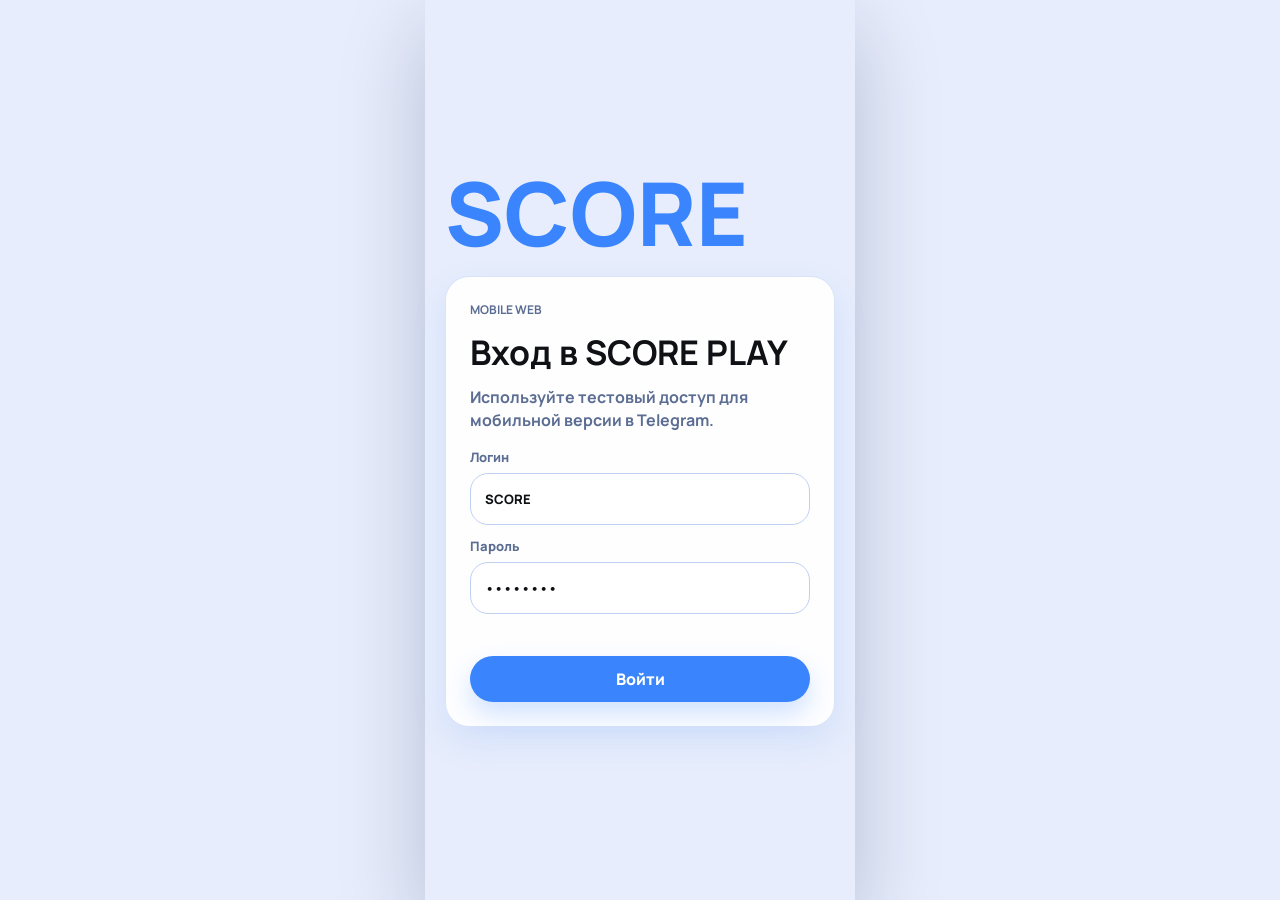
==== MOB/index.html @ d1de8740 "2606 2247" ====
<!doctype html>
<html lang="ru">
<head>
  <meta charset="utf-8">
  <meta name="viewport" content="width=device-width, initial-scale=1, viewport-fit=cover">
  <meta name="theme-color" content="#E7EDFC">
  <meta name="apple-mobile-web-app-capable" content="yes">
  <meta name="apple-mobile-web-app-status-bar-style" content="black-translucent">
  <title>SCORE PLAY Mobile</title>
  <link rel="icon" type="image/svg+xml" href="../assets/favicon-s.svg">
  <link rel="manifest" href="./manifest.webmanifest">
  <link rel="preconnect" href="https://fonts.googleapis.com">
  <link rel="preconnect" href="https://fonts.gstatic.com" crossorigin>
  <link href="https://fonts.googleapis.com/css2?family=Manrope:wght@400;500;600;700;800&display=swap" rel="stylesheet">
  <link rel="stylesheet" href="./styles.css?v=20260626-profile-clean1">
</head>
<body>
  <div id="app" class="app-shell">
    <section id="login-screen" class="login-screen" aria-label="Вход SCORE PLAY">
      <div class="login-brand" aria-hidden="true">SCORE</div>
      <div class="login-card">
        <p class="login-kicker">mobile web</p>
        <h1>Вход в SCORE PLAY</h1>
        <p>Используйте тестовый доступ для мобильной версии в Telegram.</p>
        <form id="login-form" class="login-form" autocomplete="off">
          <label>Логин
            <input id="login-input" type="text" value="SCORE" required>
          </label>
          <label>Пароль
            <input id="password-input" type="password" value="SCORE123" required>
          </label>
          <p id="login-error" class="login-error" aria-live="polite"></p>
          <button class="primary-pill" type="submit">Войти</button>
        </form>
      </div>
    </section>

    <main id="mobile-app" class="mobile-app" hidden>
      <header class="app-header">
        <button class="location-button" type="button" aria-label="Город">
          <img src="./icons/Местоположение%20.png" alt="" aria-hidden="true">
          <strong id="screen-location">Москва</strong>
        </button>
        <div class="header-actions">
          <button id="notifications-shortcut" class="icon-shortcut" type="button" data-action="open-notifications" aria-label="Уведомления">
            <img src="./icons/уведомления.png" alt="" aria-hidden="true">
            <i></i>
          </button>
          <button id="profile-shortcut" class="avatar-shortcut" type="button" aria-label="Профиль">
            <img src="./icons/Профиль.png" alt="">
          </button>
        </div>
      </header>

      <section id="screen-home" class="app-screen is-active" data-screen="home" aria-label="Главная"></section>
      <section id="screen-venues" class="app-screen" data-screen="venues" aria-label="Площадки"></section>
      <section id="screen-games" class="app-screen" data-screen="games" aria-label="Игры"></section>
      <section id="screen-progress" class="app-screen" data-screen="progress" aria-label="Прогресс"></section>
      <section id="screen-team" class="app-screen" data-screen="team" aria-label="Команда"></section>
      <section id="screen-profile" class="app-screen" data-screen="profile" aria-label="Профиль"></section>

      <nav class="bottom-nav" aria-label="Основная навигация">
        <button class="is-active" type="button" data-nav="home" aria-label="Главная"><span aria-hidden="true"><img src="./icons/Главная.png" alt=""></span><strong>Главная</strong></button>
        <button type="button" data-nav="venues" aria-label="Площадки"><span aria-hidden="true"><img src="./icons/Площадки.png" alt=""></span><strong>Площадки</strong></button>
        <button type="button" data-nav="games" aria-label="Игры"><span aria-hidden="true"><img src="./icons/Игры.png" alt=""></span><strong>Игры</strong></button>
        <button type="button" data-nav="progress" aria-label="Прогресс"><span aria-hidden="true"><img src="./icons/Прогресс.png" alt=""></span><strong>Прогресс</strong></button>
      </nav>
    </main>

    <div id="sheet" class="sheet" hidden aria-hidden="true">
      <button class="sheet-backdrop" type="button" data-close-sheet aria-label="Закрыть"></button>
      <section class="sheet-panel" role="dialog" aria-modal="true">
        <div class="sheet-handle" aria-hidden="true"></div>
        <div id="sheet-content" class="sheet-content"></div>
      </section>
    </div>

    <div id="toast" class="toast" hidden></div>
  </div>

  <script src="./app.classic.js?v=20260626-profile-clean1"></script>
  <script>
    window.addEventListener('DOMContentLoaded', function () {
      var form = document.querySelector('#login-form');
      if (!form || form.dataset.fallbackBound === 'true') return;
      form.dataset.fallbackBound = 'true';
      form.addEventListener('submit', function (event) {
        var login = document.querySelector('#login-input');
        var password = document.querySelector('#password-input');
        var error = document.querySelector('#login-error');
        var app = document.querySelector('#mobile-app');
        var loginScreen = document.querySelector('#login-screen');
        var home = document.querySelector('#screen-home');
        var title = document.querySelector('#screen-title');
        if (!login || !password || !app || !loginScreen) return;
        if (String(login.value).trim().toUpperCase() === 'SCORE' && String(password.value).trim() === 'SCORE123') {
          event.preventDefault();
          loginScreen.hidden = true;
          app.hidden = false;
          try {
            var saved = JSON.parse(localStorage.getItem('scoreplay_mob_state') || '{}');
            saved.authorized = true;
            saved.activeScreen = 'home';
            localStorage.setItem('scoreplay_mob_state', JSON.stringify(saved));
          } catch (_) {
            localStorage.setItem('scoreplay_mob_state', JSON.stringify({ authorized: true, activeScreen: 'home' }));
          }
          if (title) title.textContent = 'Главная';
          if (home && !home.innerHTML.trim()) {
            home.innerHTML = '<div class="screen-stack"><article class="hero-card"><div class="hero-copy"><h2>Двигаемся сегодня</h2><p>Играть чаще · Любитель · Москва</p></div><div class="hero-goal"><span>Цель дня</span><strong>10 000</strong><div class="progress-block"><div class="progress-meta"><span>Прогресс</span><strong>6800 / 10000</strong></div><div class="progress-rail"><span style="width:68%"></span></div></div></div></article><section class="section-card"><div class="section-header"><h2>Приложение загружено</h2></div><p>Если основной интерфейс не появился после перезагрузки, сообщите об этом.</p></section></div>';
          }
          return;
        }
        if (error) error.textContent = 'Неверный логин или пароль';
      });
    });
  </script>
</body>
</html>
---- MOB/styles.css ----
@import "./theme/tokens.css";

* {
  box-sizing: border-box;
}

[hidden] {
  display: none !important;
}

html,
body {
  margin: 0;
  min-height: 100%;
  background: var(--color-bg);
  color: var(--color-text);
  font-family: var(--font-ui);
}

body {
  overflow-x: hidden;
  -webkit-font-smoothing: antialiased;
}

body.has-open-sheet {
  overflow: hidden;
}

button,
input,
select,
textarea {
  font: inherit;
}

button {
  border: 0;
  cursor: pointer;
  -webkit-tap-highlight-color: transparent;
}

button:focus-visible,
input:focus-visible,
select:focus-visible,
textarea:focus-visible {
  outline: 3px solid rgba(58, 133, 253, 0.22);
  outline-offset: 2px;
}

.app-shell {
  min-height: 100svh;
  background: var(--color-bg);
}

.login-screen {
  min-height: 100svh;
  display: grid;
  align-content: center;
  gap: var(--space-6);
  padding: calc(28px + var(--safe-top)) var(--space-5) calc(28px + var(--safe-bottom));
}

.login-brand {
  width: fit-content;
  color: var(--color-blue);
  font-size: clamp(54px, 18vw, 88px);
  line-height: 0.9;
  font-weight: 900;
  letter-spacing: 0;
}

.login-card,
.section-card,
.profile-card,
.team-card,
.game-card,
.venue-card,
.recommendation-card {
  border: 1px solid var(--color-line-soft);
  border-radius: var(--radius-lg);
  background: rgba(255, 255, 255, 0.94);
  box-shadow: var(--shadow-card);
}

.login-card {
  display: grid;
  gap: var(--space-4);
  padding: var(--space-6);
}

.login-card h1,
.sheet-heading h2 {
  margin: 0;
  font-size: clamp(26px, 8vw, 34px);
  line-height: 1.06;
}

.login-card p,
.sheet-heading p {
  margin: 0;
  color: var(--color-muted);
  font-weight: 700;
  line-height: 1.45;
}

.login-kicker,
.eyebrow {
  color: var(--color-blue-dark);
  font-size: 12px;
  font-weight: 900;
  letter-spacing: 0;
  text-transform: uppercase;
}

.login-form,
.form-grid {
  display: grid;
  gap: var(--space-3);
}

.login-form.is-shaking {
  animation: login-shake 0.28s ease;
}

@keyframes login-shake {
  0%, 100% { transform: translateX(0); }
  25% { transform: translateX(-5px); }
  75% { transform: translateX(5px); }
}

.login-form label,
.field {
  display: grid;
  gap: 7px;
  color: var(--color-muted);
  font-size: 13px;
  font-weight: 850;
}

input,
select,
textarea {
  width: 100%;
  min-height: 52px;
  border: 1px solid var(--color-line);
  border-radius: var(--radius-md);
  background: var(--color-card);
  color: var(--color-text);
  padding: 0 14px;
}

textarea {
  min-height: 96px;
  padding-top: 14px;
  resize: vertical;
}

.login-error,
.form-errors {
  min-height: 18px;
  color: var(--color-red);
  font-size: 13px;
  font-weight: 800;
}

.form-errors p {
  margin: 0 0 6px;
}

.mobile-app {
  min-height: 100svh;
  padding: calc(76px + var(--safe-top)) var(--space-4) calc(var(--nav-height) + var(--safe-bottom) + 56px);
}

.app-header {
  position: fixed;
  top: 0;
  left: 0;
  right: 0;
  z-index: 60;
  display: flex;
  align-items: center;
  justify-content: space-between;
  gap: var(--space-3);
  min-height: 54px;
  margin: 0;
  padding: calc(12px + var(--safe-top)) var(--space-4) 10px;
  isolation: isolate;
}

.app-header::before {
  content: "";
  position: absolute;
  inset: 0;
  z-index: -1;
  border-radius: 0 0 24px 24px;
  border: 1px solid rgba(255, 255, 255, 0.78);
  border-top: 0;
  background: rgba(255, 255, 255, 0.74);
  backdrop-filter: blur(30px) saturate(1.35);
  -webkit-backdrop-filter: blur(30px) saturate(1.35);
  box-shadow:
    0 18px 42px rgba(42, 95, 203, 0.14),
    0 8px 20px rgba(9, 26, 70, 0.06),
    inset 0 1px 0 rgba(255, 255, 255, 0.92),
    inset 0 -1px 0 rgba(191, 208, 245, 0.36);
}

.location-button {
  display: inline-flex;
  align-items: center;
  gap: 8px;
  min-width: 0;
  min-height: 44px;
  max-width: calc(100% - 124px);
  border-radius: var(--radius-pill);
  background: transparent;
  color: var(--color-text);
  padding: 0 4px;
  box-shadow: none;
}

.location-button img {
  width: 18px;
  height: 18px;
  display: block;
}

.location-button strong {
  min-width: 0;
  overflow: hidden;
  text-overflow: ellipsis;
  white-space: nowrap;
  font-size: 14px;
}

.header-actions {
  display: flex;
  align-items: center;
  gap: 8px;
  flex: 0 0 auto;
}

.icon-shortcut,
.avatar-shortcut {
  width: 48px;
  height: 48px;
  flex: 0 0 auto;
  border-radius: 50%;
}

.icon-shortcut {
  position: relative;
  background: transparent;
  box-shadow: none;
}

.icon-shortcut img {
  width: 22px;
  height: 22px;
  display: block;
  margin: auto;
}

.icon-shortcut i {
  position: absolute;
  top: 11px;
  right: 11px;
  width: 8px;
  height: 8px;
  border: 2px solid #fff;
  border-radius: 50%;
  background: var(--color-red);
}

.avatar-shortcut {
  overflow: hidden;
  border: 2px solid #fff;
  background: #f3f7ff;
  padding: 0;
}

.avatar-shortcut img {
  width: 100%;
  height: 100%;
  display: block;
  object-fit: cover;
  object-position: center;
}

.avatar-upload {
  position: relative;
  display: grid;
  grid-template-columns: 64px minmax(0, 1fr);
  align-items: center;
  column-gap: var(--space-3);
  row-gap: 2px;
  min-height: 86px;
  padding: 12px;
  border: 1px solid var(--color-line-soft);
  border-radius: var(--radius-lg);
  background: #fff;
  color: var(--color-text);
  box-shadow: 0 10px 24px rgba(42, 95, 203, 0.08);
  cursor: pointer;
}

.profile-edit-form {
  gap: var(--space-4);
}

.profile-form-card {
  display: grid;
  gap: var(--space-3);
  padding: var(--space-4);
  border: 1px solid var(--color-line-soft);
  border-radius: var(--radius-lg);
  background: rgba(255, 255, 255, 0.86);
  box-shadow: 0 10px 24px rgba(42, 95, 203, 0.07);
}

.profile-edit-form .field {
  color: var(--color-muted);
  font-size: 14px;
}

.profile-edit-form input,
.profile-edit-form select,
.profile-edit-form textarea {
  min-height: 58px;
  border-color: rgba(58, 133, 253, 0.34);
  border-radius: 22px;
  background: #fff;
  font-weight: 850;
}

.profile-edit-form textarea {
  min-height: 128px;
  line-height: 1.45;
}

.profile-submit {
  position: sticky;
  bottom: 0;
  min-height: 62px;
  border-radius: 24px;
  font-size: 18px;
}

.avatar-upload span {
  grid-row: span 3;
  width: 64px;
  height: 64px;
  overflow: hidden;
  border: 2px solid #fff;
  border-radius: 50%;
  background: #f3f7ff;
  box-shadow: 0 10px 22px rgba(42, 95, 203, 0.12);
}

.avatar-upload img {
  width: 100%;
  height: 100%;
  display: block;
  object-fit: cover;
}

.avatar-upload strong {
  min-width: 0;
  font-size: 15px;
  line-height: 1.2;
}

.avatar-upload small {
  color: var(--color-muted);
  font-size: 12px;
  font-weight: 750;
}

.avatar-upload b {
  justify-self: start;
  padding: 8px 12px;
  border-radius: var(--radius-pill);
  background: rgba(58, 133, 253, 0.12);
  color: var(--color-blue-dark);
  font-size: 12px;
  font-weight: 900;
}

.avatar-upload input {
  position: absolute;
  inset: 0;
  width: 100%;
  height: 100%;
  min-height: 0;
  opacity: 0;
  cursor: pointer;
}

.app-screen {
  display: none;
}

.app-screen.is-active {
  display: block;
}

.screen-stack,
.list-stack {
  display: grid;
  gap: var(--space-4);
}

.list-stack.dense {
  gap: var(--space-3);
}

.home-main-card {
  display: grid;
  gap: var(--space-4);
  overflow: hidden;
  padding: var(--space-5);
  border: 1px solid var(--color-line-soft);
  border-radius: var(--radius-xl);
  background:
    radial-gradient(circle at 100% 0%, rgba(58, 133, 253, 0.14), transparent 34%),
    linear-gradient(145deg, rgba(255, 255, 255, 0.98), rgba(248, 251, 255, 0.94));
  box-shadow: var(--shadow-card);
}

.home-main-copy {
  display: grid;
  gap: var(--space-2);
}

.home-main-copy h1 {
  margin: 0;
  max-width: 11ch;
  color: var(--color-text);
  font-size: clamp(38px, 11.5vw, 58px);
  line-height: 0.94;
  letter-spacing: 0;
}

.home-main-copy p,
.home-game-panel small,
.home-profile-card p,
.home-recommendation p {
  margin: 0;
  color: var(--color-muted);
  font-weight: 780;
  line-height: 1.38;
}

.home-game-panel {
  display: grid;
  grid-template-columns: 86px minmax(0, 1fr);
  align-items: center;
  gap: var(--space-3);
  width: 100%;
  padding: 10px;
  border: 1px solid rgba(191, 208, 245, 0.72);
  border-radius: 24px;
  background: rgba(255, 255, 255, 0.82);
  color: var(--color-text);
  text-align: left;
}

.home-game-panel img {
  width: 86px;
  height: 86px;
  border-radius: 18px;
  background: #dfeafd;
  object-fit: cover;
}

.home-game-panel div {
  min-width: 0;
  display: grid;
  gap: 5px;
}

.home-game-panel span {
  justify-self: start;
  padding: 5px 9px;
  border-radius: var(--radius-pill);
  background: rgba(117, 234, 137, 0.18);
  color: var(--color-green-text);
  font-size: 11px;
  font-weight: 950;
}

.home-game-panel strong {
  min-width: 0;
  overflow: hidden;
  color: var(--color-text);
  font-size: 20px;
  line-height: 1.08;
  text-overflow: ellipsis;
  white-space: nowrap;
}

.home-main-actions {
  display: grid;
  grid-template-columns: 1.2fr 0.8fr;
  gap: var(--space-3);
}

.mvp-hero-card .home-main-copy h1 {
  max-width: 13ch;
}

.home-block {
  display: grid;
  gap: var(--space-3);
}

.quick-action-grid {
  display: grid;
  grid-template-columns: repeat(2, minmax(0, 1fr));
  gap: var(--space-3);
}

.quick-action-card,
.activity-card {
  display: grid;
  align-content: start;
  gap: 8px;
  min-width: 0;
  padding: var(--space-4);
  border: 1px solid var(--color-line-soft);
  border-radius: var(--radius-lg);
  background: rgba(255, 255, 255, 0.94);
  color: var(--color-text);
  text-align: left;
  box-shadow: 0 12px 28px rgba(42, 95, 203, 0.08);
}

.quick-action-card span {
  display: grid;
  place-items: center;
  width: 42px;
  height: 42px;
  border-radius: 15px;
  background: #eef3ff;
}

.quick-action-card img {
  width: 24px;
  height: 24px;
  object-fit: contain;
}

.quick-action-card strong,
.activity-card strong,
.daily-task-card strong,
.news-card strong {
  min-width: 0;
  color: var(--color-text);
  font-size: 18px;
  line-height: 1.08;
}

.quick-action-card small,
.activity-card small,
.daily-task-card p,
.news-card p {
  margin: 0;
  color: var(--color-muted);
  font-size: 13px;
  font-weight: 780;
  line-height: 1.34;
}

.activity-grid {
  display: grid;
  gap: var(--space-3);
}

.activity-card {
  grid-template-columns: minmax(0, 1fr) auto;
  align-items: center;
}

.activity-card span {
  grid-column: 1 / -1;
  color: var(--color-blue-dark);
  font-size: 12px;
  font-weight: 950;
  text-transform: uppercase;
}

.daily-task-list {
  display: grid;
  gap: var(--space-3);
}

.daily-task-card {
  display: grid;
  gap: var(--space-3);
  padding: var(--space-4);
  border: 1px solid var(--color-line-soft);
  border-radius: var(--radius-md);
  background: linear-gradient(135deg, #fff, #f8fbff);
}

.daily-task-card > span {
  justify-self: start;
  padding: 8px 11px;
  border-radius: var(--radius-pill);
  background: rgba(252, 192, 5, 0.16);
  color: #7d5c00;
  font-size: 12px;
  font-weight: 950;
}

.home-score-card {
  display: grid;
  gap: var(--space-4);
  padding: var(--space-5);
  border-radius: var(--radius-xl);
  background: linear-gradient(145deg, #111833, #0d355d);
  color: #fff;
  box-shadow: 0 18px 42px rgba(9, 26, 70, 0.2);
}

.home-score-card h2 {
  margin: 6px 0;
  color: #fff;
  font-size: clamp(42px, 12vw, 62px);
  line-height: 0.94;
}

.home-score-card p,
.home-score-card .progress-meta span,
.home-score-card .progress-meta strong {
  color: rgba(255, 255, 255, 0.72);
}

.news-strip {
  display: grid;
  grid-auto-flow: column;
  grid-auto-columns: minmax(236px, 82%);
  gap: var(--space-3);
  overflow-x: auto;
  padding: 2px 2px 8px;
  scrollbar-width: none;
}

.news-strip::-webkit-scrollbar {
  display: none;
}

.news-card {
  display: grid;
  gap: 9px;
  padding: var(--space-4);
  border: 1px solid var(--color-line-soft);
  border-radius: var(--radius-lg);
  background: rgba(255, 255, 255, 0.94);
}

.news-card span {
  justify-self: start;
  padding: 7px 10px;
  border-radius: var(--radius-pill);
  background: #eef3ff;
  color: var(--color-blue-dark);
  font-size: 11px;
  font-weight: 950;
}

.home-progress-card,
.home-profile-card {
  display: grid;
  gap: var(--space-4);
  padding: var(--space-5);
  border: 1px solid var(--color-line-soft);
  border-radius: var(--radius-lg);
  background: rgba(255, 255, 255, 0.94);
  box-shadow: 0 12px 28px rgba(42, 95, 203, 0.09);
}

.home-progress-card > div:first-child {
  display: flex;
  justify-content: space-between;
  gap: var(--space-4);
}

.home-progress-card h2,
.home-profile-card h2,
.home-recommendation h2 {
  margin: 5px 0;
  color: var(--color-text);
  font-size: clamp(25px, 7vw, 34px);
  line-height: 1;
}

.home-progress-card > div:first-child > strong {
  flex: 0 0 auto;
  align-self: start;
  padding: 10px 12px;
  border-radius: var(--radius-pill);
  background: #eef3ff;
  color: var(--color-blue-dark);
  font-size: 15px;
}

.home-profile-card {
  cursor: pointer;
}

.home-profile-stats {
  display: grid;
  grid-template-columns: repeat(3, minmax(0, 1fr));
  gap: var(--space-2);
}

.home-profile-stats span {
  display: grid;
  gap: 4px;
  padding: 12px 8px;
  border-radius: 18px;
  background: #f3f7ff;
}

.home-profile-stats b {
  color: var(--color-text);
  font-size: 20px;
  line-height: 1;
}

.home-profile-stats small {
  color: var(--color-muted);
  font-size: 11px;
  font-weight: 900;
}

.home-recommendation .section-header {
  align-items: flex-start;
}

.home-recommendation .section-header > div {
  min-width: 0;
}

.home-recommendation .section-header > strong {
  flex: 0 0 auto;
  padding: 10px 12px;
  border-radius: var(--radius-pill);
  background: rgba(252, 192, 5, 0.18);
  color: #7d5c00;
  font-size: 16px;
  white-space: nowrap;
}

.score-hero {
  display: grid;
  gap: var(--space-4);
  padding: var(--space-5);
  border-radius: 0 0 var(--radius-xl) var(--radius-xl);
  background: linear-gradient(145deg, #111833, #0d355d);
  color: #fff;
  box-shadow: 0 18px 42px rgba(9, 26, 70, 0.22);
}

.score-hero-top,
.level-progress > div,
.achievement-meta {
  display: flex;
  align-items: center;
  justify-content: space-between;
  gap: var(--space-3);
}

.score-hero-top strong {
  display: block;
  font-size: clamp(54px, 18vw, 78px);
  line-height: 0.86;
}

.score-hero-top span,
.level-progress span,
.level-progress p,
.score-stats small {
  color: rgba(255, 255, 255, 0.62);
  font-weight: 850;
}

.level-ring {
  width: 86px;
  height: 86px;
  display: grid;
  place-items: center;
  align-content: center;
  border-radius: 50%;
  background:
    radial-gradient(circle, #17203f 58%, transparent 60%),
    conic-gradient(var(--color-yellow) 0 22%, var(--color-blue) 22% 68%, var(--color-green) 68% 100%);
  text-transform: uppercase;
}

.level-ring span {
  font-size: 10px;
}

.level-ring strong {
  font-size: 34px;
}

.score-hero .progress-rail {
  background: rgba(255, 255, 255, 0.13);
}

.score-hero .progress-meta {
  display: none;
}

.level-progress {
  display: grid;
  gap: 8px;
}

.level-progress p {
  margin: 0;
  font-size: 13px;
}

.score-stats {
  display: grid;
  grid-template-columns: repeat(4, minmax(0, 1fr));
  gap: 8px;
}

.score-stats span {
  display: grid;
  justify-items: center;
  gap: 5px;
  min-width: 0;
  padding: 12px 6px;
  border-radius: var(--radius-md);
  background: rgba(255, 255, 255, 0.08);
  text-align: center;
}

.score-stats b {
  font-size: 17px;
}

.score-stats small {
  font-size: 10px;
}

.achievement-card,
.feed-card {
  border: 1px solid var(--color-line-soft);
  border-radius: var(--radius-lg);
  background: rgba(255, 255, 255, 0.9);
  box-shadow: 0 10px 26px rgba(63, 130, 241, 0.08);
}

.achievement-card {
  display: grid;
  gap: var(--space-3);
  padding: var(--space-4);
}

.achievement-head {
  display: flex;
  align-items: center;
  gap: var(--space-3);
}

.achievement-head > span,
.nearby-row > span {
  width: 52px;
  height: 52px;
  display: grid;
  place-items: center;
  flex: 0 0 auto;
  border-radius: var(--radius-md);
  background: #eef7ff;
}

.achievement-head strong,
.feed-card h3 {
  display: block;
  color: var(--color-text);
  font-size: 18px;
}

.achievement-head p,
.feed-card p {
  margin: 4px 0 0;
  color: #6c7280;
  font-weight: 700;
}

.home-row-section {
  display: grid;
  gap: var(--space-3);
}

.link-action {
  min-height: 32px;
  background: transparent;
  color: var(--color-blue);
  font-weight: 900;
}

.home-game-strip {
  display: flex;
  gap: var(--space-3);
  overflow-x: auto;
  padding: 2px 2px 8px;
  scrollbar-width: none;
}

.home-game-strip.is-single .mini-game-tile {
  min-width: min(100%, 360px);
}

.home-game-strip::-webkit-scrollbar {
  display: none;
}

.mini-game-tile {
  position: relative;
  display: grid;
  align-content: end;
  gap: 7px;
  min-width: 220px;
  min-height: 180px;
  overflow: hidden;
  border-radius: var(--radius-lg);
  background: #111833;
  color: #fff;
  padding: var(--space-4);
  text-align: left;
}

.mini-game-tile img {
  position: absolute;
  inset: 0;
  width: 100%;
  height: 100%;
  object-fit: cover;
  opacity: 0.42;
}

.mini-game-tile span,
.mini-game-tile strong,
.mini-game-tile small,
.mini-game-tile b {
  position: relative;
}

.mini-game-tile span {
  justify-self: start;
  padding: 5px 10px;
  border-radius: var(--radius-pill);
  background: #fff;
  color: var(--color-blue-dark);
  font-size: 12px;
  font-weight: 900;
}

.mini-game-tile strong {
  font-size: 21px;
}

.mini-game-tile small {
  color: rgba(255, 255, 255, 0.82);
  font-weight: 750;
}

.nearby-list {
  display: grid;
}

.nearby-row {
  display: grid;
  grid-template-columns: auto minmax(0, 1fr) auto;
  align-items: center;
  gap: var(--space-3);
  width: 100%;
  padding: 14px 0;
  border-bottom: 1px solid var(--color-line-soft);
  background: transparent;
  color: var(--color-text);
  text-align: left;
}

.nearby-row:last-child {
  border-bottom: 0;
}

.nearby-row strong,
.nearby-row small {
  display: block;
}

.nearby-row small {
  color: #6c7280;
  font-weight: 760;
}

.nearby-row b {
  color: var(--color-blue);
  white-space: nowrap;
}

.feed-list {
  display: grid;
  gap: var(--space-3);
}

.feed-card {
  position: relative;
  display: grid;
  gap: var(--space-2);
  padding: var(--space-4);
}

.feed-card div {
  display: flex;
  align-items: center;
  gap: var(--space-2);
}

.feed-card div span,
.feed-card > b {
  border-radius: var(--radius-pill);
  background: rgba(252, 192, 5, 0.16);
  color: #a15a00;
  padding: 5px 9px;
  font-size: 12px;
  font-weight: 900;
}

.feed-card > b {
  position: absolute;
  top: var(--space-4);
  right: var(--space-4);
}

.favorites-section {
  display: grid;
  gap: var(--space-3);
}

.favorites-strip {
  display: flex;
  gap: var(--space-3);
  overflow-x: auto;
  padding: 2px 2px 10px;
  scrollbar-width: none;
}

.favorites-strip::-webkit-scrollbar {
  display: none;
}

.favorites-strip .empty-state {
  min-width: 100%;
}

.favorite-tile {
  position: relative;
  display: grid;
  align-content: end;
  gap: 7px;
  min-width: 238px;
  min-height: 210px;
  overflow: hidden;
  border-radius: var(--radius-lg);
  background: #111833;
  color: #fff;
  padding: var(--space-4);
  text-align: left;
  box-shadow: 0 14px 30px rgba(42, 95, 203, 0.16);
}

.favorite-tile img {
  position: absolute;
  inset: 0;
  width: 100%;
  height: 100%;
  object-fit: cover;
  opacity: 0.52;
}

.favorite-tile::after,
.mini-game-tile::after {
  content: "";
  position: absolute;
  inset: 0;
  background: linear-gradient(180deg, rgba(12, 18, 32, 0.08), rgba(12, 18, 32, 0.72));
}

.favorite-tile span,
.favorite-tile strong,
.favorite-tile small,
.favorite-tile b,
.mini-game-tile span,
.mini-game-tile strong,
.mini-game-tile small,
.mini-game-tile b {
  z-index: 1;
}

.favorite-tile span {
  justify-self: start;
  padding: 5px 10px;
  border-radius: var(--radius-pill);
  background: #fff;
  color: var(--color-blue-dark);
  font-size: 12px;
  font-weight: 900;
}

.favorite-tile strong {
  font-size: 20px;
  line-height: 1.08;
}

.favorite-tile small {
  color: rgba(255, 255, 255, 0.82);
  font-weight: 760;
}

.favorite-tile b {
  font-size: 15px;
}

.progress-hero-card {
  display: grid;
  grid-template-columns: minmax(0, 1fr) 92px;
  align-items: center;
  gap: var(--space-4);
  overflow: hidden;
  padding: var(--space-5);
  border-radius: var(--radius-xl);
  background:
    radial-gradient(circle at 86% 10%, rgba(117, 234, 137, 0.16), transparent 30%),
    linear-gradient(145deg, #111833, #0d355d);
  color: #fff;
  box-shadow: 0 18px 42px rgba(9, 26, 70, 0.2);
}

.progress-hero-card h2 {
  margin: 6px 0 2px;
  font-size: clamp(48px, 16vw, 74px);
  line-height: 0.9;
}

.progress-hero-card p {
  margin: 0;
  color: rgba(255, 255, 255, 0.68);
  font-weight: 800;
  line-height: 1.35;
}

.progress-hero-card .progress-block {
  grid-column: 1 / -1;
}

.progress-hero-card .progress-meta span,
.progress-hero-card .progress-meta strong {
  color: rgba(255, 255, 255, 0.78);
}

.progress-hero-card .progress-rail {
  background: rgba(255, 255, 255, 0.16);
}

.progress-level-ring {
  width: 92px;
  height: 92px;
  display: grid;
  place-items: center;
  align-content: center;
  border-radius: 50%;
  background:
    radial-gradient(circle, #17203f 56%, transparent 58%),
    conic-gradient(var(--color-yellow) 0 22%, var(--color-blue) 22% 70%, var(--color-green) 70% 100%);
  text-align: center;
}

.progress-level-ring span {
  color: rgba(255, 255, 255, 0.66);
  font-size: 10px;
  font-weight: 900;
  text-transform: uppercase;
}

.progress-level-ring strong {
  color: #fff;
  font-size: 34px;
  line-height: 0.9;
}

.progress-period-grid {
  display: grid;
  grid-template-columns: repeat(3, minmax(0, 1fr));
  gap: var(--space-2);
}

.period-stat-card {
  display: grid;
  gap: 7px;
  min-width: 0;
  padding: var(--space-3);
  border: 1px solid var(--color-line-soft);
  border-radius: 22px;
  background: linear-gradient(145deg, #fff, #f6f9ff);
}

.period-stat-card > span,
.period-stat-card small {
  color: var(--color-muted);
  font-size: 11px;
  font-weight: 900;
}

.period-stat-card > strong {
  color: var(--color-text);
  font-size: clamp(26px, 8vw, 34px);
  line-height: 0.9;
}

.period-stat-card div {
  display: flex;
  align-items: baseline;
  justify-content: space-between;
  gap: 6px;
  min-width: 0;
}

.period-stat-card b {
  color: var(--color-blue-dark);
  font-size: 15px;
  line-height: 1;
}

.achievement-grid {
  display: grid;
  gap: var(--space-3);
}

.progress-achievement-card {
  display: grid;
  gap: var(--space-2);
  padding: var(--space-4);
  border: 1px solid rgba(198, 215, 255, 0.9);
  border-radius: var(--radius-md);
  background:
    radial-gradient(circle at 100% 0%, rgba(252, 192, 5, 0.13), transparent 32%),
    rgba(255, 255, 255, 0.94);
}

.progress-achievement-card > div {
  display: flex;
  align-items: center;
  justify-content: space-between;
  gap: var(--space-3);
}

.progress-achievement-card > div span {
  width: 42px;
  height: 42px;
  display: grid;
  place-items: center;
  border-radius: 16px;
  background: #eef3ff;
  font-size: 22px;
}

.progress-achievement-card small {
  padding: 6px 10px;
  border-radius: var(--radius-pill);
  background: rgba(58, 133, 253, 0.1);
  color: var(--color-blue-dark);
  font-size: 11px;
  font-weight: 950;
}

.progress-achievement-card strong,
.progress-master-card h2 {
  color: var(--color-text);
  font-size: 22px;
  line-height: 1.04;
}

.progress-achievement-card p,
.progress-master-card p {
  margin: 0;
  color: var(--color-muted);
  font-weight: 780;
  line-height: 1.36;
}

.progress-achievement-card i {
  height: 9px;
  overflow: hidden;
  border-radius: var(--radius-pill);
  background: #e8efff;
}

.progress-achievement-card i b {
  display: block;
  height: 100%;
  border-radius: inherit;
  background: linear-gradient(90deg, var(--color-blue), var(--color-green));
}

.progress-master-card {
  display: grid;
  gap: var(--space-4);
}

.hero-card {
  display: grid;
  gap: var(--space-5);
  padding: var(--space-6);
  border: 1px solid var(--color-line-soft);
  border-radius: var(--radius-xl);
  background:
    linear-gradient(135deg, rgba(255, 255, 255, 0.98), rgba(245, 249, 255, 0.94));
  box-shadow: var(--shadow-card);
}

.hero-copy h2,
.section-header h2,
.team-card h2,
.profile-head h2,
.card-title-row h3,
.event-card h3 {
  margin: 0;
  color: var(--color-text);
  letter-spacing: 0;
}

.hero-copy h2 {
  font-size: clamp(32px, 11vw, 44px);
  line-height: 0.98;
}

.hero-copy p,
.hero-goal span,
.section-header p,
.profile-head p,
.team-card p,
.card-content p,
.event-card p,
.empty-state p,
.list-row span {
  color: var(--color-muted);
  line-height: 1.42;
}

.hero-goal {
  display: grid;
  gap: var(--space-3);
}

.hero-goal > strong {
  font-size: clamp(38px, 13vw, 58px);
  line-height: 0.9;
}

.progress-block {
  display: grid;
  gap: var(--space-2);
}

.progress-meta {
  display: flex;
  align-items: center;
  justify-content: space-between;
  gap: var(--space-3);
  color: var(--color-muted);
  font-size: 12px;
  font-weight: 900;
  text-transform: uppercase;
}

.progress-meta strong {
  color: var(--color-text);
  text-transform: none;
}

.progress-rail {
  height: 12px;
  overflow: hidden;
  border-radius: var(--radius-pill);
  background: #dbe7fb;
}

.progress-rail span {
  display: block;
  height: 100%;
  border-radius: inherit;
  background: linear-gradient(90deg, var(--color-blue), var(--color-green));
}

.section-card {
  display: grid;
  gap: var(--space-3);
  padding: var(--space-5);
}

.section-card.flat {
  box-shadow: none;
}

.section-header,
.card-title-row,
.team-card-top {
  display: flex;
  align-items: flex-start;
  justify-content: space-between;
  gap: var(--space-3);
}

.section-header.compact {
  align-items: center;
}

.section-header h2 {
  font-size: clamp(21px, 6vw, 28px);
  line-height: 1.08;
}

.result-label {
  color: var(--color-muted);
  font-size: 13px;
  font-weight: 900;
  text-transform: uppercase;
}

.recommendation-card {
  display: flex;
  justify-content: space-between;
  gap: var(--space-4);
  padding: var(--space-5);
  background: linear-gradient(135deg, var(--color-card), #f8fbff);
}

.recommendation-card h2,
.recommendation-card p {
  margin: 4px 0 0;
}

.recommendation-card > strong {
  align-self: flex-start;
  padding: 8px 12px;
  border-radius: var(--radius-pill);
  background: rgba(252, 192, 5, 0.18);
  color: #7d5c00;
  white-space: nowrap;
}

.search-row {
  display: grid;
  grid-template-columns: minmax(0, 1fr) auto;
  gap: var(--space-3);
  align-items: center;
}

.search-bar {
  position: relative;
}

.search-bar span {
  position: absolute;
  left: -9999px;
}

.search-bar input {
  min-height: 56px;
  padding-left: var(--space-4);
  box-shadow: 0 10px 24px rgba(63, 130, 241, 0.09);
}

.search-action {
  min-width: 94px;
  min-height: 56px;
}

.toolbar-row,
.chip-scroll {
  display: flex;
  gap: var(--space-2);
  overflow-x: auto;
  overscroll-behavior-x: contain;
  scrollbar-width: none;
  padding: 2px 2px 6px;
}

.filter-rail {
  margin-top: -2px;
}

.filter-groups {
  display: grid;
  gap: var(--space-3);
}

.filter-groups > div {
  display: grid;
  gap: 7px;
}

.filter-groups > div > span {
  color: var(--color-muted);
  font-size: 12px;
  font-weight: 900;
  text-transform: uppercase;
}

.chip-scroll::-webkit-scrollbar {
  display: none;
}

.chip-scroll.wrap {
  flex-wrap: wrap;
  overflow: visible;
}

.chip,
.meta-pill,
.status-pill {
  display: inline-flex;
  align-items: center;
  justify-content: center;
  min-height: 38px;
  max-width: 100%;
  border: 1px solid var(--color-line-soft);
  border-radius: var(--radius-pill);
  background: #eef3ff;
  color: var(--color-blue-dark);
  padding: 0 12px;
  white-space: nowrap;
  font-size: 12px;
  font-weight: 900;
}

.chip.is-active,
.status-pill.is-new,
.status-pill.is-joined {
  border-color: transparent;
  background: var(--color-blue);
  color: #fff;
}

.chip.is-disabled,
.chip:disabled {
  opacity: 0.46;
  pointer-events: none;
}

.status-pill.is-free,
.status-pill.is-open {
  background: rgba(117, 234, 137, 0.2);
  color: var(--color-green-text);
}

.status-pill.is-almost,
.status-pill.is-hot {
  background: rgba(252, 192, 5, 0.22);
  color: #785a00;
}

.status-pill.is-full {
  background: #eef1f7;
  color: var(--color-muted);
}

.status-pill.is-indoor {
  background: rgba(58, 133, 253, 0.12);
  color: var(--color-blue-dark);
}

.view-toggle {
  display: grid;
  grid-template-columns: 1fr 1fr;
  min-width: 142px;
  padding: 4px;
  border-radius: var(--radius-pill);
  background: #eef3ff;
}

.view-toggle button {
  min-height: 34px;
  border-radius: var(--radius-pill);
  background: transparent;
  color: var(--color-muted);
  font-size: 12px;
  font-weight: 900;
}

.view-toggle button.is-active {
  background: var(--color-card);
  color: var(--color-blue-dark);
  box-shadow: 0 5px 12px rgba(63, 130, 241, 0.12);
}

.inline-select {
  width: auto;
  min-height: 40px;
  max-width: 160px;
  border-radius: var(--radius-pill);
  color: var(--color-blue-dark);
  font-size: 12px;
  font-weight: 900;
}

.inline-select.full {
  width: 100%;
  max-width: none;
  min-height: 54px;
  border-radius: var(--radius-md);
}

.card-affordance {
  transition: transform 0.16s ease, box-shadow 0.16s ease;
}

.card-affordance:active {
  transform: scale(0.99);
}

.game-card,
.venue-card {
  overflow: hidden;
}

.card-media {
  position: relative;
  aspect-ratio: 16 / 10;
  min-height: 176px;
  background: #dfeafd;
}

.card-media img {
  width: 100%;
  height: 100%;
  display: block;
  object-fit: cover;
}

.media-topline {
  position: absolute;
  top: var(--space-3);
  left: var(--space-3);
  right: var(--space-3);
  display: flex;
  align-items: center;
  justify-content: space-between;
  gap: var(--space-2);
}

.save-button {
  min-height: 36px;
  max-width: 132px;
  border: 1px solid rgba(255, 255, 255, 0.72);
  border-radius: var(--radius-pill);
  background: rgba(255, 255, 255, 0.9);
  color: var(--color-blue-dark);
  padding: 0 12px;
  font-size: 12px;
  font-weight: 900;
  overflow: hidden;
  text-overflow: ellipsis;
  white-space: nowrap;
}

.save-button.is-active {
  background: var(--color-blue);
  color: #fff;
}

.card-content {
  display: grid;
  gap: var(--space-3);
  padding: var(--space-4);
}

.card-title-row h3 {
  min-width: 0;
  font-size: clamp(20px, 5.8vw, 25px);
  line-height: 1.1;
}

.card-title-row > strong {
  flex: 0 0 auto;
  color: var(--color-text);
  font-size: 15px;
  white-space: nowrap;
}

.card-content p {
  margin: 0;
  font-weight: 760;
}

.card-meta-row {
  display: flex;
  flex-wrap: wrap;
  gap: 7px;
}

.card-meta-row span {
  min-width: 0;
  max-width: 100%;
  overflow: hidden;
  padding: 7px 10px;
  border-radius: var(--radius-pill);
  background: rgba(238, 243, 255, 0.76);
  color: var(--color-muted);
  font-size: 12px;
  font-weight: 850;
  text-overflow: ellipsis;
  white-space: nowrap;
}

.chip-line {
  display: flex;
  flex-wrap: wrap;
  gap: var(--space-2);
}

.chip-line span {
  min-height: 30px;
  padding: 6px 10px;
  border-radius: var(--radius-pill);
  background: #eef3ff;
  color: var(--color-blue-dark);
  font-size: 12px;
  font-weight: 850;
}

.card-fill {
  position: relative;
  display: grid;
  gap: 8px;
  padding-bottom: 8px;
}

.card-fill div {
  display: flex;
  justify-content: space-between;
  gap: var(--space-3);
  color: var(--color-muted);
  font-size: 12px;
  font-weight: 900;
}

.card-fill strong {
  color: var(--color-text);
}

.card-fill i {
  position: relative;
  z-index: 1;
  display: block;
  height: 8px;
  max-width: 100%;
  border-radius: var(--radius-pill);
  background: linear-gradient(90deg, var(--color-blue), var(--color-green));
}

.card-fill::before {
  content: "";
  position: absolute;
  left: 0;
  right: 0;
  bottom: 8px;
  height: 8px;
  border-radius: var(--radius-pill);
  background: #dbe7fb;
}

.card-actions,
.form-pair {
  display: grid;
  grid-template-columns: minmax(0, 1fr) minmax(0, 1fr);
  gap: var(--space-3);
}

.card-actions:has(> :only-child) {
  grid-template-columns: 1fr;
}

.button,
.primary-pill,
.secondary-pill,
.small-action {
  display: inline-flex;
  align-items: center;
  justify-content: center;
  min-height: 46px;
  border-radius: var(--radius-pill);
  padding: 0 16px;
  font-weight: 900;
  line-height: 1;
  text-align: center;
  transition: transform 0.14s ease, opacity 0.14s ease, background-color 0.14s ease;
}

.button:active,
.primary-pill:active,
.secondary-pill:active,
.small-action:active {
  transform: scale(0.98);
}

.button:disabled,
.primary-pill:disabled,
.secondary-pill:disabled,
.small-action:disabled {
  opacity: 0.48;
  cursor: not-allowed;
  transform: none;
}

.button-primary,
.primary-pill,
.small-action.is-primary {
  background: var(--color-blue);
  color: #fff;
  box-shadow: 0 12px 26px rgba(58, 133, 253, 0.24);
}

.button-secondary,
.secondary-pill,
.small-action {
  border: 1px solid var(--color-line-soft);
  background: #eef3ff;
  color: var(--color-blue-dark);
}

.button-full {
  width: 100%;
}

.is-loading {
  color: transparent !important;
  pointer-events: none;
  position: relative;
}

.is-loading::after {
  content: "";
  position: absolute;
  width: 18px;
  height: 18px;
  border: 2px solid rgba(255, 255, 255, 0.54);
  border-top-color: #fff;
  border-radius: 50%;
  animation: spin 0.8s linear infinite;
}

@keyframes spin {
  to { transform: rotate(360deg); }
}

.small-action {
  min-height: 38px;
  padding: 0 12px;
  font-size: 12px;
}

.stats-grid {
  display: grid;
  grid-template-columns: repeat(2, minmax(0, 1fr));
  gap: var(--space-3);
}

.stat-card {
  min-width: 0;
  padding: var(--space-3);
  border: 1px solid var(--color-line-soft);
  border-radius: var(--radius-md);
  background: var(--color-card);
}

.stat-card span {
  display: block;
  color: var(--color-muted);
  font-size: 12px;
  font-weight: 900;
}

.stat-card strong {
  display: block;
  margin-top: 6px;
  color: var(--color-text);
  font-size: 21px;
  line-height: 1;
}

.profile-card,
.team-card {
  display: grid;
  gap: var(--space-4);
  padding: var(--space-5);
}

.profile-hero {
  position: relative;
  overflow: hidden;
  padding-top: var(--space-5);
  cursor: pointer;
}

.profile-head {
  display: grid;
  grid-template-columns: 88px minmax(0, 1fr);
  align-items: start;
  gap: var(--space-4);
  padding-right: 0;
}

.profile-head img {
  width: 88px;
  height: 88px;
  flex: 0 0 auto;
  border: 3px solid #fff;
  border-radius: 50%;
  background: #eef3ff;
  object-fit: cover;
  box-shadow: 0 10px 22px rgba(63, 130, 241, 0.16);
}

.profile-title {
  display: grid;
  align-content: center;
  gap: 5px;
  min-width: 0;
  min-height: 88px;
}

.profile-head h2 {
  margin: 0;
  font-size: clamp(29px, 8vw, 42px);
  line-height: 0.86;
  letter-spacing: 0;
  white-space: nowrap;
  overflow: visible;
  text-overflow: clip;
}

.profile-head h2 span {
  display: block;
  min-width: 0;
  overflow: hidden;
  text-overflow: ellipsis;
}

.team-card h2 {
  font-size: clamp(26px, 8vw, 34px);
  line-height: 1.02;
}

.profile-head p {
  justify-self: start;
  margin: 0;
  padding: 6px 11px;
  border-radius: var(--radius-pill);
  background: #eef3ff;
  color: var(--color-muted);
  font-size: 13px;
  line-height: 1;
  font-weight: 950;
}

.profile-card > p,
.team-card p {
  margin: 0;
  color: var(--color-muted);
  font-weight: 760;
}

.profile-card > p {
  font-size: clamp(18px, 5vw, 23px);
  line-height: 1.34;
}

.profile-metrics {
  display: grid;
  grid-template-columns: repeat(2, minmax(0, 1fr));
  gap: var(--space-3);
}

.profile-identity-row {
  display: flex;
  flex-wrap: wrap;
  gap: var(--space-2);
}

.profile-identity-row span {
  min-height: 34px;
  display: inline-flex;
  align-items: center;
  border-radius: var(--radius-pill);
  background: #f3f7ff;
  color: var(--color-muted);
  padding: 0 12px;
  font-size: 12px;
  font-weight: 900;
}

.profile-identity-row span:first-child {
  background: var(--color-blue);
  color: #fff;
}

.profile-sports-card {
  display: grid;
  gap: var(--space-3);
  padding: var(--space-4);
  border: 1px solid var(--color-line-soft);
  border-radius: var(--radius-md);
  background: #fff;
}

.profile-sports-card > span {
  color: var(--color-muted);
  font-size: 12px;
  font-weight: 900;
}

.profile-sports-card div {
  display: flex;
  flex-wrap: wrap;
  gap: 8px;
}

.profile-sports-card b {
  padding: 9px 12px;
  border-radius: var(--radius-pill);
  background: #eef3ff;
  color: var(--color-blue-dark);
  font-size: 13px;
  line-height: 1;
}

.profile-about {
  padding-top: var(--space-1);
  font-size: clamp(16px, 4.4vw, 19px) !important;
  line-height: 1.42 !important;
}

.profile-detail-card {
  position: relative;
  display: grid;
  gap: var(--space-4);
}

.profile-sticky-title {
  position: sticky;
  top: -1px;
  z-index: 6;
  justify-self: center;
  min-height: 32px;
  margin-bottom: -10px;
  padding: 8px 14px;
  border: 1px solid rgba(198, 215, 255, 0.72);
  border-radius: var(--radius-pill);
  background: rgba(255, 255, 255, 0.86);
  color: var(--color-blue-dark);
  box-shadow: 0 12px 26px rgba(42, 95, 203, 0.13);
  opacity: 0;
  pointer-events: none;
  transform: translateY(-6px);
  transition: opacity 0.16s ease, transform 0.16s ease;
  font-size: 12px;
  font-weight: 950;
  text-transform: uppercase;
}

.profile-sticky-title.is-visible {
  opacity: 1;
  transform: translateY(0);
}

.profile-detail-heading {
  display: grid;
  justify-items: center;
  gap: 6px;
  text-align: center;
}

.profile-detail-heading h2 {
  margin: 0;
  max-width: 12ch;
  color: var(--color-text);
  font-size: clamp(34px, 9vw, 48px);
  line-height: 0.92;
  letter-spacing: 0;
}

.profile-detail-heading p {
  margin: 0;
  padding: 6px 13px;
  border-radius: var(--radius-pill);
  background: #eef3ff;
  color: var(--color-muted);
  font-size: 16px;
  line-height: 1;
  font-weight: 950;
}

.profile-detail-avatar-row {
  display: grid;
  grid-template-columns: minmax(0, 1fr) 128px minmax(0, 1fr);
  align-items: center;
  gap: var(--space-4);
  padding-top: var(--space-5);
}

.profile-detail-avatar {
  width: 128px;
  height: 128px;
  border: 4px solid #fff;
  border-radius: 50%;
  background: #eef3ff;
  object-fit: cover;
  box-shadow: 0 18px 42px rgba(63, 130, 241, 0.22);
}

.profile-detail-avatar-button {
  display: grid;
  place-items: center;
  justify-self: center;
  width: 128px;
  height: 128px;
  border-radius: 50%;
  background: transparent;
}

.profile-detail-action {
  width: 52px;
  height: 52px;
  display: grid;
  place-items: center;
  justify-self: center;
  padding: 0;
  border: 1px solid var(--color-line-soft);
  border-radius: 50%;
  background: #fff;
  color: var(--color-blue-dark);
  box-shadow: 0 10px 22px rgba(42, 95, 203, 0.1);
}

.profile-detail-action img {
  width: 21px;
  height: 21px;
  object-fit: contain;
}

.profile-detail-action.is-primary {
  background: var(--color-blue);
  border-color: var(--color-blue);
  color: #fff;
}

.profile-detail-action.is-primary img {
  filter: brightness(0) invert(1);
}

.profile-detail-action:active {
  transform: translateY(1px);
}

.profile-detail-metrics {
  display: grid;
  grid-template-columns: repeat(2, minmax(0, 1fr));
  gap: var(--space-3);
}

.profile-detail-metrics .stat-card {
  min-height: 76px;
  padding: 14px 16px;
  border-radius: 22px;
  background: rgba(255, 255, 255, 0.88);
  box-shadow: inset 0 1px 0 rgba(255, 255, 255, 0.86);
}

.profile-detail-metrics .stat-card span {
  font-size: 12px;
}

.profile-detail-metrics .stat-card strong {
  margin-top: 8px;
  font-size: clamp(25px, 7vw, 34px);
}

.profile-info-grid {
  display: grid;
  grid-template-columns: 1fr;
  gap: var(--space-3);
}

.profile-info-item {
  position: relative;
  display: grid;
  grid-template-columns: 38px minmax(0, 1fr);
  align-content: start;
  align-items: center;
  column-gap: 12px;
  row-gap: 5px;
  min-height: 72px;
  overflow: hidden;
  padding: 12px 14px;
  border: 1px solid rgba(198, 215, 255, 0.9);
  border-radius: 22px;
  background:
    radial-gradient(circle at 100% 0%, rgba(117, 234, 137, 0.13), transparent 34%),
    radial-gradient(circle at 0% 100%, rgba(58, 133, 253, 0.06), transparent 38%),
    linear-gradient(145deg, rgba(255, 255, 255, 0.99), rgba(248, 251, 255, 0.96));
  box-shadow:
    0 14px 30px rgba(42, 95, 203, 0.07),
    inset 0 1px 0 rgba(255, 255, 255, 0.9);
}

.profile-info-item.wide {
  grid-column: 1 / -1;
}

.profile-info-item img {
  grid-row: span 2;
  width: 38px;
  height: 38px;
  padding: 8px;
  border-radius: 14px;
  background: rgba(58, 133, 253, 0.1);
  object-fit: contain;
}

.profile-info-item span {
  color: var(--color-muted);
  font-size: 11px;
  line-height: 1;
  font-weight: 950;
  text-transform: uppercase;
}

.profile-info-item strong,
.profile-info-item input {
  min-width: 0;
  overflow: visible;
  color: var(--color-text);
  font-size: clamp(17px, 4.4vw, 23px);
  line-height: 1.14;
  text-overflow: clip;
  white-space: normal;
  overflow-wrap: anywhere;
}

.profile-info-item input,
.profile-inline-field input,
.profile-detail-about textarea {
  min-height: auto;
  border: 0;
  border-radius: 0;
  background: transparent;
  padding: 0;
  color: var(--color-text);
  box-shadow: none;
  font-weight: 900;
}

.profile-info-item input {
  width: 100%;
}

.profile-inline-field {
  display: grid;
  justify-items: center;
  gap: 7px;
  width: 100%;
  color: var(--color-muted);
  font-size: 11px;
  font-weight: 950;
  text-align: center;
  text-transform: uppercase;
}

.profile-inline-field input {
  width: min(100%, 360px);
  text-align: center;
}

.profile-inline-field.is-name input {
  font-size: clamp(34px, 9.6vw, 54px);
  line-height: 0.94;
}

.profile-inline-field.is-nickname input {
  width: 120px;
  padding: 7px 12px;
  border-radius: var(--radius-pill);
  background: #eef3ff;
  color: var(--color-muted);
  font-size: 16px;
  line-height: 1;
}

.profile-detail-about {
  margin: 0;
  padding: var(--space-5);
  border: 1px solid var(--color-line-soft);
  border-radius: 26px;
  background:
    radial-gradient(circle at 100% 0%, rgba(58, 133, 253, 0.06), transparent 36%),
    #fff;
  color: var(--color-muted);
  font-size: clamp(18px, 5vw, 24px);
  line-height: 1.35;
  font-weight: 850;
}

.profile-detail-about.is-editing {
  display: grid;
  gap: 10px;
  color: var(--color-muted);
  font-size: 12px;
  font-weight: 950;
  text-transform: uppercase;
}

.profile-detail-about textarea {
  min-height: 112px;
  color: var(--color-muted);
  font-size: clamp(18px, 5vw, 24px);
  line-height: 1.35;
  text-transform: none;
  resize: vertical;
}

.avatar-view-card {
  position: relative;
  display: grid;
  place-items: center;
  min-height: calc(84svh - var(--safe-bottom));
  padding: var(--space-8) var(--space-4);
}

.avatar-view-card > img {
  width: min(78vw, 360px);
  height: min(78vw, 360px);
  border: 8px solid #fff;
  border-radius: 50%;
  background: #eef3ff;
  object-fit: cover;
  box-shadow: 0 28px 70px rgba(9, 26, 70, 0.26);
}

.avatar-view-close {
  position: absolute;
  top: 6px;
  left: 0;
  width: 52px;
  height: 52px;
  display: grid;
  place-items: center;
  border-radius: 50%;
  background: #eef3ff;
}

.avatar-view-close img {
  width: 18px;
  height: 18px;
  object-fit: contain;
  opacity: 0.68;
}

.avatar-change-card {
  position: relative;
  display: grid;
  gap: var(--space-6);
  padding-top: var(--space-2);
}

.avatar-sheet-close {
  position: absolute;
  top: 0;
  left: 0;
  width: 52px;
  height: 52px;
  display: grid;
  place-items: center;
  border-radius: 50%;
  background: #eef3ff;
}

.avatar-sheet-close img {
  width: 18px;
  height: 18px;
  object-fit: contain;
  opacity: 0.68;
}

.avatar-change-card h2,
.avatar-change-card h3 {
  margin: 0;
  color: var(--color-text);
}

.avatar-change-card h2 {
  text-align: center;
  font-size: clamp(26px, 7vw, 34px);
}

.avatar-change-card h3 {
  font-size: clamp(24px, 7vw, 32px);
}

.avatar-change-preview {
  justify-self: center;
  width: 156px;
  height: 156px;
  border-radius: 50%;
  background: #eef3ff;
  object-fit: cover;
  box-shadow: 0 14px 34px rgba(63, 130, 241, 0.18);
}

.avatar-source-row {
  display: grid;
  grid-template-columns: repeat(2, minmax(0, 1fr));
  gap: var(--space-5);
  max-width: 320px;
  justify-self: center;
  width: 100%;
}

.avatar-source-action {
  position: relative;
  display: grid;
  justify-items: center;
  gap: 10px;
  color: var(--color-blue);
  font-size: 15px;
  font-weight: 850;
  cursor: pointer;
}

.avatar-source-action img {
  width: 74px;
  height: 74px;
  padding: 18px;
  border-radius: 50%;
  background: #f3f7ff;
  object-fit: contain;
}

.avatar-source-action input {
  position: absolute;
  inset: 0;
  opacity: 0;
  cursor: pointer;
}

.avatar-preset-grid {
  display: grid;
  grid-template-columns: repeat(4, minmax(0, 1fr));
  gap: var(--space-4);
}

.avatar-preset-grid button {
  aspect-ratio: 1;
  padding: 4px;
  border: 3px solid transparent;
  border-radius: 50%;
  background: transparent;
}

.avatar-preset-grid button.is-active {
  border-color: var(--color-blue);
  box-shadow: 0 0 0 3px rgba(58, 133, 253, 0.14);
}

.avatar-preset-grid img {
  width: 100%;
  height: 100%;
  display: block;
  border-radius: 50%;
  object-fit: cover;
}

.mini-team-list {
  display: grid;
  gap: var(--space-3);
}

.profile-scroll-row {
  display: flex;
  gap: var(--space-3);
  overflow-x: auto;
  overscroll-behavior-x: contain;
  padding: 2px 2px 8px;
  margin: 0 calc(-1 * var(--space-2));
  padding-left: var(--space-2);
  padding-right: var(--space-2);
  scrollbar-width: none;
}

.profile-scroll-row::-webkit-scrollbar {
  display: none;
}

.profile-scroll-row .team-card {
  min-width: 292px;
  max-width: 320px;
  flex: 0 0 82%;
}

.profile-game-tile {
  display: grid;
  align-content: space-between;
  gap: var(--space-2);
  min-width: 238px;
  max-width: 260px;
  min-height: 172px;
  flex: 0 0 72%;
  padding: var(--space-4);
  border: 1px solid var(--color-line-soft);
  border-radius: var(--radius-lg);
  background:
    radial-gradient(circle at 100% 0%, rgba(58, 133, 253, 0.14), transparent 34%),
    #fff;
  color: var(--color-text);
  text-align: left;
  box-shadow: 0 12px 28px rgba(42, 95, 203, 0.08);
}

.profile-game-tile span {
  justify-self: start;
  padding: 6px 10px;
  border-radius: var(--radius-pill);
  background: rgba(58, 133, 253, 0.12);
  color: var(--color-blue-dark);
  font-size: 12px;
  font-weight: 950;
}

.profile-game-tile strong {
  color: var(--color-text);
  font-size: 19px;
  line-height: 1.08;
}

.profile-game-tile small {
  color: var(--color-muted);
  font-size: 13px;
  font-weight: 800;
  line-height: 1.25;
}

.profile-game-tile b {
  color: var(--color-blue-dark);
  font-size: 15px;
}

.mini-team-list .team-card {
  box-shadow: none;
}

.list-row {
  display: flex;
  align-items: center;
  justify-content: space-between;
  gap: var(--space-3);
  padding: 14px 0;
  border-bottom: 1px solid var(--color-line-soft);
}

.list-row:last-child {
  border-bottom: 0;
}

.list-row > div {
  min-width: 0;
}

.list-row strong {
  display: block;
  color: var(--color-text);
  overflow-wrap: anywhere;
}

.list-row span {
  display: block;
  margin-top: 4px;
  font-size: 13px;
  font-weight: 780;
}

.event-card {
  display: flex;
  justify-content: space-between;
  gap: var(--space-3);
  width: 100%;
  padding: var(--space-4);
  border: 1px solid var(--color-line-soft);
  border-radius: var(--radius-md);
  background: #f9fbff;
  color: var(--color-text);
  text-align: left;
}

.event-card h3 {
  margin-top: var(--space-2);
  font-size: 18px;
}

.event-card > span {
  align-self: flex-start;
  max-width: 112px;
  color: var(--color-muted);
  font-size: 12px;
  font-weight: 850;
  text-align: right;
}

.empty-state {
  display: grid;
  gap: var(--space-2);
  padding: var(--space-5);
  border: 1px dashed var(--color-line);
  border-radius: var(--radius-lg);
  background: rgba(255, 255, 255, 0.64);
}

.empty-state strong {
  font-size: 18px;
}

.empty-state p {
  margin: 0;
}

.loading-state {
  display: grid;
  justify-items: center;
  gap: var(--space-2);
  padding: var(--space-6);
}

.loading-state span {
  width: 26px;
  height: 26px;
  border: 3px solid rgba(58, 133, 253, 0.22);
  border-top-color: var(--color-blue);
  border-radius: 50%;
  animation: spin 0.8s linear infinite;
}

.map-preview {
  position: relative;
  min-height: 240px;
  overflow: hidden;
  border: 1px solid var(--color-line-soft);
  border-radius: var(--radius-lg);
  background:
    linear-gradient(90deg, rgba(58, 133, 253, 0.08) 1px, transparent 1px) 0 0 / 38px 38px,
    linear-gradient(0deg, rgba(58, 133, 253, 0.08) 1px, transparent 1px) 0 0 / 38px 38px,
    #f7fbff;
}

.map-preview span {
  position: absolute;
  left: var(--x);
  top: var(--y);
  min-height: 34px;
  padding: 7px 12px;
  border-radius: var(--radius-pill);
  background: #fff;
  color: var(--color-text);
  font-size: 13px;
  font-weight: 900;
  box-shadow: 0 8px 18px rgba(42, 95, 203, 0.16);
}

.map-preview > strong {
  position: absolute;
  left: var(--space-4);
  bottom: var(--space-4);
  padding: 10px 14px;
  border-radius: var(--radius-pill);
  background: var(--color-blue);
  color: #fff;
}

.venue-map-preview {
  background:
    radial-gradient(circle at 20% 30%, rgba(117, 234, 137, 0.18), transparent 20%),
    radial-gradient(circle at 80% 70%, rgba(58, 133, 253, 0.18), transparent 22%),
    linear-gradient(90deg, rgba(58, 133, 253, 0.08) 1px, transparent 1px) 0 0 / 38px 38px,
    linear-gradient(0deg, rgba(58, 133, 253, 0.08) 1px, transparent 1px) 0 0 / 38px 38px,
    #f7fbff;
}

.player-stat-grid {
  display: grid;
  grid-template-columns: repeat(2, minmax(0, 1fr));
  gap: var(--space-3);
}

.player-stat-grid .stat-card:nth-child(5) {
  grid-column: 1 / -1;
}

.progress-achievement-card.is-earned {
  background:
    radial-gradient(circle at 100% 0%, rgba(252, 192, 5, 0.2), transparent 34%),
    rgba(255, 255, 255, 0.94);
}

.profile-history-grid {
  display: grid;
  gap: var(--space-3);
}

.history-column {
  display: grid;
  gap: 10px;
  padding: var(--space-4);
  border: 1px solid var(--color-line-soft);
  border-radius: var(--radius-md);
  background: rgba(248, 251, 255, 0.88);
}

.history-column strong {
  color: var(--color-text);
  font-size: 17px;
}

.history-column span {
  color: var(--color-muted);
  font-size: 14px;
  font-weight: 820;
  line-height: 1.28;
}

.settings-list {
  display: grid;
  overflow: hidden;
  border: 1px solid var(--color-line-soft);
  border-radius: var(--radius-md);
  background: #fff;
}

.settings-row {
  display: flex;
  align-items: center;
  justify-content: space-between;
  min-height: 58px;
  padding: 0 var(--space-4);
  border-bottom: 1px solid var(--color-line-soft);
  background: transparent;
  color: var(--color-text);
  font-weight: 900;
}

.settings-row:last-child {
  border-bottom: 0;
}

.settings-row b {
  color: var(--color-blue-dark);
  font-size: 24px;
}

.settings-row img {
  width: 18px;
  height: 18px;
  object-fit: contain;
  filter: brightness(0) saturate(100%) invert(38%) sepia(79%) saturate(1519%) hue-rotate(207deg) brightness(97%) contrast(91%);
}

.bottom-nav {
  position: fixed;
  left: max(8px, calc(env(safe-area-inset-left, 0px) + 8px));
  right: max(8px, calc(env(safe-area-inset-right, 0px) + 8px));
  bottom: calc(8px + var(--safe-bottom));
  z-index: 50;
  display: flex;
  align-items: center;
  gap: 5px;
  min-height: 76px;
  padding: 7px;
  border: 1px solid rgba(255, 255, 255, 0.78);
  border-radius: 30px;
  background: rgba(255, 255, 255, 0.74);
  backdrop-filter: blur(30px) saturate(1.35);
  -webkit-backdrop-filter: blur(30px) saturate(1.35);
  box-shadow:
    0 24px 54px rgba(42, 95, 203, 0.22),
    0 8px 20px rgba(9, 26, 70, 0.08),
    inset 0 1px 0 rgba(255, 255, 255, 0.92),
    inset 0 -1px 0 rgba(191, 208, 245, 0.36);
  transform: translateZ(0);
  will-change: transform;
  isolation: isolate;
  overflow: visible;
}

.bottom-nav::before {
  content: "";
  position: absolute;
  left: 0;
  right: 0;
  top: calc(100% - 1px);
  height: calc(8px + var(--safe-bottom));
  border-radius: 0 0 28px 28px;
  background: rgba(255, 255, 255, 0.24);
  backdrop-filter: blur(24px) saturate(1.25);
  -webkit-backdrop-filter: blur(24px) saturate(1.25);
  pointer-events: none;
  z-index: -1;
}

.bottom-nav button {
  position: relative;
  display: flex;
  flex: 1 1 0;
  flex-direction: column;
  align-items: center;
  justify-items: center;
  justify-content: center;
  gap: 5px;
  min-width: 0;
  min-height: 62px;
  border-radius: 25px;
  background: transparent;
  color: var(--color-muted);
  font-size: 12px;
  font-weight: 900;
  transition:
    flex 0.24s ease,
    background-color 0.18s ease,
    color 0.18s ease,
    transform 0.16s ease;
}

.bottom-nav button:active {
  transform: scale(0.97);
}

.bottom-nav button.is-active {
  flex: 1.38 1 0;
  background: var(--color-blue);
  color: #fff;
  box-shadow:
    0 16px 30px rgba(58, 133, 253, 0.28),
    inset 0 1px 0 rgba(255, 255, 255, 0.28);
}

.bottom-nav button span {
  width: 26px;
  height: 26px;
  display: grid;
  place-items: center;
  border-radius: 0;
  background: transparent;
  box-shadow: none;
  transition: transform 0.18s ease;
}

.bottom-nav button span img {
  width: 23px;
  height: 23px;
  display: block;
  object-fit: contain;
  filter: brightness(0) saturate(100%) invert(37%) sepia(12%) saturate(1305%) hue-rotate(183deg) brightness(92%) contrast(88%);
  opacity: 0.9;
  transition: opacity 0.18s ease, filter 0.18s ease, transform 0.18s ease;
}

.bottom-nav button.is-active span {
  width: 28px;
  height: 28px;
  background: transparent;
  box-shadow: none;
}

.bottom-nav button.is-active span img {
  filter: brightness(0) invert(1);
  opacity: 1;
  transform: scale(1.02);
}

.bottom-nav strong {
  display: block;
  overflow: hidden;
  text-overflow: ellipsis;
  max-width: 78px;
  font-size: 11px;
  line-height: 1.08;
  white-space: nowrap;
}

.sheet {
  position: fixed;
  inset: 0;
  z-index: 80;
}

.sheet-backdrop {
  position: absolute;
  inset: 0;
  background: rgba(9, 26, 70, 0.28);
}

.sheet-panel {
  position: absolute;
  left: 0;
  right: 0;
  bottom: 0;
  display: grid;
  grid-template-rows: auto minmax(0, 1fr);
  height: min(94svh, 860px);
  max-height: calc(100svh - var(--safe-top));
  overflow: hidden;
  padding: 12px var(--space-4) calc(var(--space-4) + var(--safe-bottom));
  border-radius: 30px 30px 0 0;
  background: var(--color-card-soft);
  box-shadow: 0 -18px 46px rgba(9, 26, 70, 0.18);
  touch-action: pan-y;
  transition: transform 0.18s ease;
}

.sheet-handle {
  justify-self: center;
  width: 56px;
  height: 5px;
  border-radius: var(--radius-pill);
  background: #d5dded;
}

.sheet-content {
  display: grid;
  gap: var(--space-4);
  min-height: 0;
  overflow-y: auto;
  overscroll-behavior: contain;
  padding: var(--space-5) 0 calc(var(--space-5) + var(--safe-bottom));
  -webkit-overflow-scrolling: touch;
}

.sheet-heading {
  display: grid;
  gap: var(--space-2);
}

.sheet-hero {
  width: 100%;
  aspect-ratio: 16 / 10;
  border-radius: var(--radius-lg);
  object-fit: cover;
  background: #dfeafd;
}

.detail-grid {
  grid-template-columns: repeat(2, minmax(0, 1fr));
}

.detail-copy {
  margin: 0;
  color: var(--color-muted);
  font-size: 15px;
  font-weight: 780;
  line-height: 1.45;
}

.player-chip-grid {
  display: flex;
  flex-wrap: wrap;
  gap: var(--space-2);
}

.player-chip-grid span,
.schedule-grid span {
  min-height: 36px;
  padding: 9px 11px;
  border-radius: var(--radius-pill);
  background: #eef3ff;
  color: var(--color-blue-dark);
  font-size: 13px;
  font-weight: 900;
}

.game-social-grid {
  display: grid;
  grid-template-columns: repeat(2, minmax(0, 1fr));
  gap: var(--space-3);
}

.game-social-grid button {
  display: grid;
  gap: 5px;
  min-height: 82px;
  padding: var(--space-3);
  border: 1px solid var(--color-line-soft);
  border-radius: var(--radius-md);
  background: linear-gradient(135deg, #fff, #f4f8ff);
  color: var(--color-text);
  text-align: left;
}

.game-social-grid strong {
  font-size: 16px;
}

.game-social-grid span {
  color: var(--color-muted);
  font-size: 12px;
  font-weight: 850;
}

.venue-gallery {
  display: grid;
  grid-template-columns: 1.2fr 0.8fr 0.8fr;
  gap: var(--space-2);
}

.venue-gallery img {
  width: 100%;
  aspect-ratio: 1 / 1;
  border-radius: 18px;
  object-fit: cover;
  background: #dfeafd;
}

.venue-gallery img:first-child {
  aspect-ratio: 1.25 / 1;
}

.schedule-grid {
  display: flex;
  flex-wrap: wrap;
  gap: var(--space-2);
}

.sheet-success {
  display: grid;
  justify-items: center;
  gap: var(--space-3);
  padding: var(--space-7) var(--space-4);
  text-align: center;
}

.sheet-success strong {
  font-size: 26px;
}

.sheet-success p {
  margin: 0;
  color: var(--color-muted);
  font-weight: 780;
}

.toast {
  position: fixed;
  left: var(--space-4);
  right: var(--space-4);
  bottom: calc(var(--nav-height) + var(--safe-bottom) + 24px);
  z-index: 100;
  padding: 14px 16px;
  border-radius: var(--radius-md);
  background: var(--color-text);
  color: #fff;
  text-align: center;
  font-weight: 900;
  box-shadow: 0 18px 42px rgba(9, 26, 70, 0.24);
}

.notification-list {
  display: grid;
  gap: var(--space-3);
}

.notification-card {
  display: grid;
  gap: 8px;
  padding: var(--space-4);
  border: 1px solid var(--color-line-soft);
  border-radius: var(--radius-lg);
  background: #fff;
}

.notification-card.is-unread {
  border-color: rgba(58, 133, 253, 0.34);
  box-shadow: 0 10px 24px rgba(58, 133, 253, 0.11);
}

.notification-card div {
  display: flex;
  justify-content: space-between;
  gap: var(--space-3);
}

.notification-card span {
  color: var(--color-blue-dark);
  font-size: 12px;
  font-weight: 900;
  text-transform: uppercase;
}

.notification-card small {
  color: var(--color-muted);
  font-weight: 800;
}

.notification-card strong {
  font-size: 17px;
}

.notification-card p {
  margin: 0;
  color: var(--color-muted);
  font-weight: 760;
}

@media (max-width: 360px) {
  .mobile-app {
    padding-left: var(--space-3);
    padding-right: var(--space-3);
  }

  .profile-head {
    grid-template-columns: 76px minmax(0, 1fr);
    gap: var(--space-3);
    padding-right: 0;
  }

  .profile-head img {
    width: 76px;
    height: 76px;
  }

  .profile-head h2 {
    font-size: clamp(22px, 6.8vw, 25px);
  }

  .profile-detail-avatar-row {
    grid-template-columns: minmax(0, 1fr) 96px minmax(0, 1fr);
    gap: var(--space-2);
  }

  .profile-detail-avatar,
  .profile-detail-avatar-button {
    width: 96px;
    height: 96px;
  }

  .profile-detail-action {
    width: 48px;
    height: 48px;
  }

  .profile-detail-action img {
    width: 20px;
    height: 20px;
  }

  .avatar-preset-grid {
    gap: var(--space-3);
  }

  .stats-grid,
  .card-actions,
  .form-pair,
  .home-main-actions,
  .profile-info-grid,
  .progress-period-grid {
    grid-template-columns: 1fr;
  }

  .profile-info-item.wide {
    grid-column: auto;
  }

  .home-game-panel {
    grid-template-columns: 72px minmax(0, 1fr);
  }

  .home-game-panel img {
    width: 72px;
    height: 72px;
  }

  .search-row {
    grid-template-columns: 1fr;
  }

  .search-action {
    width: 100%;
  }

  .score-stats {
    grid-template-columns: repeat(2, minmax(0, 1fr));
  }
}

@media (min-width: 540px) {
  .app-shell {
    max-width: 430px;
    margin: 0 auto;
    box-shadow: 0 30px 80px rgba(9, 26, 70, 0.22);
  }

  .app-header {
    left: 50%;
    right: auto;
    width: 430px;
    transform: translateX(-50%);
  }

  .bottom-nav,
  .sheet-panel,
  .toast {
    max-width: 430px;
    margin-left: auto;
    margin-right: auto;
  }

  .bottom-nav {
    left: 50%;
    right: auto;
    width: min(414px, calc(100vw - 16px));
    transform: translateX(-50%) translateZ(0);
  }
}
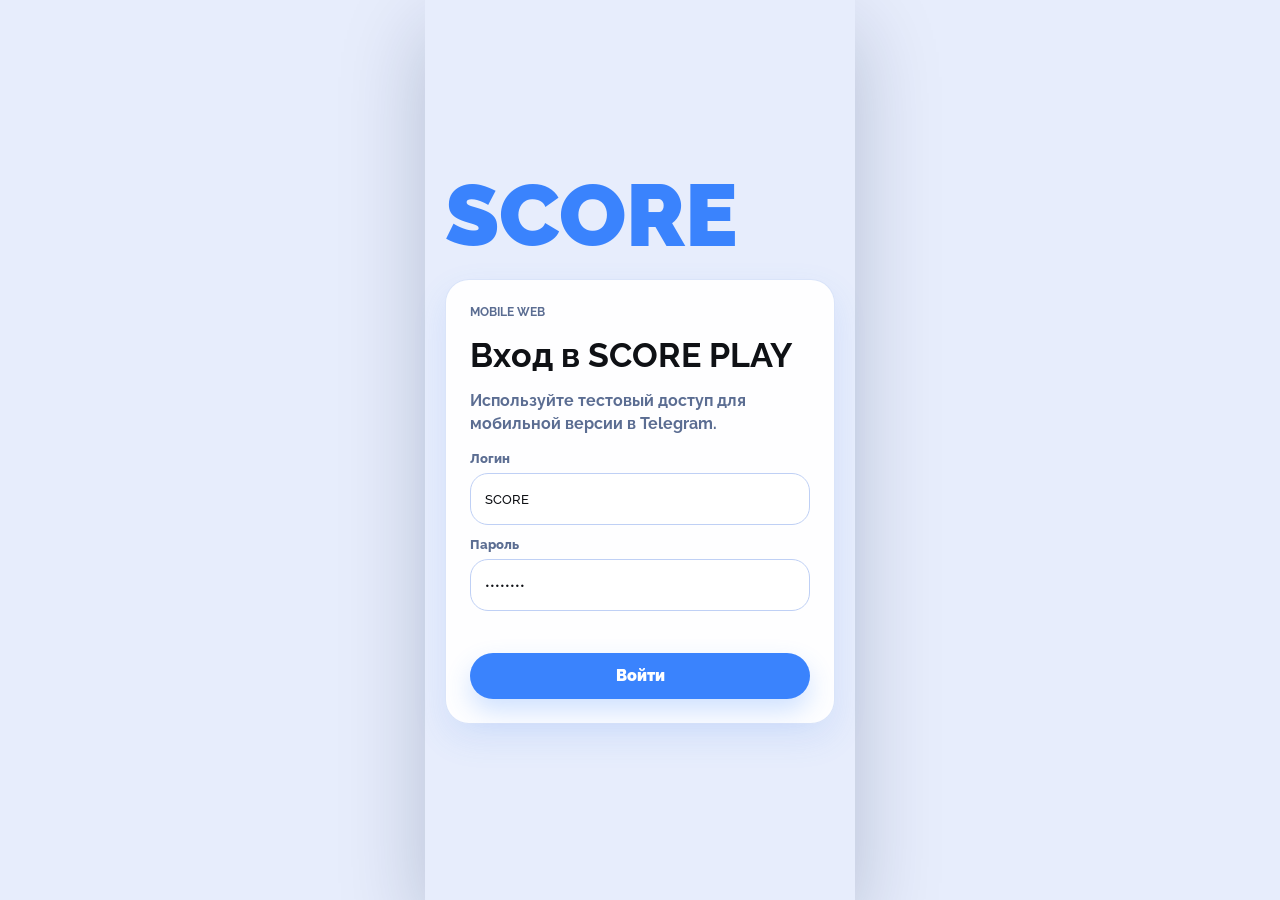
==== commit 5ce48e7d: "0608_2330" ====
--- a/MOB/index.html
+++ b/MOB/index.html
@@ -4,15 +4,16 @@
   <meta charset="utf-8">
   <meta name="viewport" content="width=device-width, initial-scale=1, viewport-fit=cover">
   <meta name="theme-color" content="#E7EDFC">
+  <meta name="mobile-web-app-capable" content="yes">
   <meta name="apple-mobile-web-app-capable" content="yes">
   <meta name="apple-mobile-web-app-status-bar-style" content="black-translucent">
-  <title>SCORE PLAY Mobile</title>
-  <link rel="icon" type="image/svg+xml" href="../assets/favicon-s.svg">
+  <meta name="apple-mobile-web-app-title" content="SCORE">
+  <title>SCORE PLAY</title>
+  <link rel="icon" type="image/png" href="./icons/logo-blue.png">
+  <link rel="apple-touch-icon" href="./icons/app-icon-180.png">
   <link rel="manifest" href="./manifest.webmanifest">
-  <link rel="preconnect" href="https://fonts.googleapis.com">
-  <link rel="preconnect" href="https://fonts.gstatic.com" crossorigin>
-  <link href="https://fonts.googleapis.com/css2?family=Manrope:wght@400;500;600;700;800&display=swap" rel="stylesheet">
-  <link rel="stylesheet" href="./styles.css?v=20260626-profile-clean1">
+  <script src="https://telegram.org/js/telegram-web-app.js"></script>
+  <link rel="stylesheet" href="./styles.css?v=20260806-goal-setup-static-list">
 </head>
 <body>
   <div id="app" class="app-shell">
@@ -37,17 +38,14 @@
 
     <main id="mobile-app" class="mobile-app" hidden>
       <header class="app-header">
-        <button class="location-button" type="button" aria-label="Город">
-          <img src="./icons/Местоположение%20.png" alt="" aria-hidden="true">
-          <strong id="screen-location">Москва</strong>
-        </button>
+        <div class="header-brand">
+          <strong>SCORE</strong>
+          <span id="screen-title">Главная</span>
+        </div>
         <div class="header-actions">
           <button id="notifications-shortcut" class="icon-shortcut" type="button" data-action="open-notifications" aria-label="Уведомления">
-            <img src="./icons/уведомления.png" alt="" aria-hidden="true">
+            <img src="./icons/notifications.png" alt="" aria-hidden="true">
             <i></i>
-          </button>
-          <button id="profile-shortcut" class="avatar-shortcut" type="button" aria-label="Профиль">
-            <img src="./icons/Профиль.png" alt="">
           </button>
         </div>
       </header>
@@ -59,11 +57,16 @@
       <section id="screen-team" class="app-screen" data-screen="team" aria-label="Команда"></section>
       <section id="screen-profile" class="app-screen" data-screen="profile" aria-label="Профиль"></section>
 
+      <button id="floating-create-game" class="floating-create-game" type="button" data-action="create-game" aria-label="Создать игру" hidden>
+        <span aria-hidden="true">+</span>
+        <strong>Создать игру</strong>
+      </button>
+
       <nav class="bottom-nav" aria-label="Основная навигация">
-        <button class="is-active" type="button" data-nav="home" aria-label="Главная"><span aria-hidden="true"><img src="./icons/Главная.png" alt=""></span><strong>Главная</strong></button>
-        <button type="button" data-nav="venues" aria-label="Площадки"><span aria-hidden="true"><img src="./icons/Площадки.png" alt=""></span><strong>Площадки</strong></button>
-        <button type="button" data-nav="games" aria-label="Игры"><span aria-hidden="true"><img src="./icons/Игры.png" alt=""></span><strong>Игры</strong></button>
-        <button type="button" data-nav="progress" aria-label="Прогресс"><span aria-hidden="true"><img src="./icons/Прогресс.png" alt=""></span><strong>Прогресс</strong></button>
+        <button class="is-active" type="button" data-nav="home" aria-label="Главная"><span aria-hidden="true"><img src="./icons/home.png" alt=""></span><strong>Главная</strong></button>
+        <button type="button" data-nav="venues" aria-label="Площадки"><span aria-hidden="true"><img src="./icons/venues.png" alt=""></span><strong>Площадки</strong></button>
+        <button type="button" data-nav="games" aria-label="Игры"><span aria-hidden="true"><img src="./icons/games.png" alt=""></span><strong>Игры</strong></button>
+        <button type="button" data-nav="profile" aria-label="Профиль"><span aria-hidden="true"><img src="./icons/profile.png" alt=""></span><strong>Профиль</strong></button>
       </nav>
     </main>
 
@@ -78,7 +81,14 @@
     <div id="toast" class="toast" hidden></div>
   </div>
 
-  <script src="./app.classic.js?v=20260626-profile-clean1"></script>
+  <script src="./app.classic.js?v=20260806-goal-setup-static-list"></script>
+  <script>
+    if ('serviceWorker' in navigator && location.protocol !== 'file:') {
+      window.addEventListener('load', function () {
+        navigator.serviceWorker.register('./sw.js').catch(function () {});
+      });
+    }
+  </script>
   <script>
     window.addEventListener('DOMContentLoaded', function () {
       var form = document.querySelector('#login-form');
--- a/MOB/styles.css
+++ b/MOB/styles.css
@@ -1,4 +1,25 @@
 @import "./theme/tokens.css";
+
+html[data-app-theme="темная"] {
+  --color-bg: #101827;
+  --color-bg-top: #172238;
+  --color-card: #162033;
+  --color-card-soft: #121b2d;
+  --color-text: #f4f7ff;
+  --color-muted: #a8b6d4;
+  --color-line: #31415f;
+  --color-line-soft: rgba(120, 149, 204, 0.34);
+  --shadow-card: 0 14px 34px rgba(0, 0, 0, 0.24);
+  --shadow-nav: 0 18px 44px rgba(0, 0, 0, 0.32);
+}
+
+html[data-app-theme="светлая"] {
+  color-scheme: light;
+}
+
+html[data-app-theme="темная"] {
+  color-scheme: dark;
+}
 
 * {
   box-sizing: border-box;
@@ -12,6 +33,7 @@
 body {
   margin: 0;
   min-height: 100%;
+  height: var(--tg-viewport-height, 100dvh);
   background: var(--color-bg);
   color: var(--color-text);
   font-family: var(--font-ui);
@@ -19,6 +41,7 @@
 
 body {
   overflow-x: hidden;
+  font-weight: 500;
   -webkit-font-smoothing: antialiased;
 }
 
@@ -31,6 +54,12 @@
 select,
 textarea {
   font: inherit;
+}
+
+input,
+select,
+textarea {
+  font-weight: 500;
 }
 
 button {
@@ -48,12 +77,12 @@
 }
 
 .app-shell {
-  min-height: 100svh;
+  min-height: var(--tg-viewport-height, 100dvh);
   background: var(--color-bg);
 }
 
 .login-screen {
-  min-height: 100svh;
+  min-height: var(--tg-viewport-height, 100dvh);
   display: grid;
   align-content: center;
   gap: var(--space-6);
@@ -134,7 +163,7 @@
   gap: 7px;
   color: var(--color-muted);
   font-size: 13px;
-  font-weight: 850;
+  font-weight: 800;
 }
 
 input,
@@ -168,8 +197,20 @@
 }
 
 .mobile-app {
-  min-height: 100svh;
-  padding: calc(76px + var(--safe-top)) var(--space-4) calc(var(--nav-height) + var(--safe-bottom) + 56px);
+  min-height: var(--tg-viewport-height, 100dvh);
+  --header-shell-height: 76px;
+  --screen-header-gap: 13px;
+  padding: calc(var(--header-shell-height) + var(--screen-header-gap) + var(--safe-top) + var(--tg-top-offset)) var(--space-4) calc(var(--nav-height) + var(--safe-bottom) + 56px);
+}
+
+.mobile-app.is-home-screen {
+  --header-shell-height: 0px;
+  --screen-header-gap: 0px;
+  padding-top: calc(var(--safe-top) + var(--tg-top-offset));
+}
+
+.mobile-app.is-home-screen .app-header {
+  display: none;
 }
 
 .app-header {
@@ -184,8 +225,32 @@
   gap: var(--space-3);
   min-height: 54px;
   margin: 0;
-  padding: calc(12px + var(--safe-top)) var(--space-4) 10px;
+  padding: calc(12px + var(--safe-top) + var(--tg-top-offset)) var(--space-4) 10px;
   isolation: isolate;
+}
+
+.header-brand {
+  display: grid;
+  min-width: 0;
+  gap: 2px;
+}
+
+.header-brand strong {
+  color: var(--color-blue);
+  font-size: 20px;
+  font-weight: 900;
+  line-height: 1;
+  letter-spacing: 0;
+}
+
+.header-brand span {
+  overflow: hidden;
+  color: var(--color-muted);
+  font-size: 12px;
+  font-weight: 720;
+  line-height: 1.1;
+  text-overflow: ellipsis;
+  white-space: nowrap;
 }
 
 .app-header::before {
@@ -214,16 +279,32 @@
   min-height: 44px;
   max-width: calc(100% - 124px);
   border-radius: var(--radius-pill);
-  background: transparent;
+  border: 1px solid rgba(191, 208, 245, 0.48);
+  background: rgba(255, 255, 255, 0.58);
   color: var(--color-text);
-  padding: 0 4px;
-  box-shadow: none;
+  padding: 0 10px 0 8px;
+  box-shadow: 0 8px 18px rgba(42, 95, 203, 0.06);
+  transition: background 0.16s ease, transform 0.16s ease, border-color 0.16s ease;
+}
+
+.location-button:active {
+  transform: scale(0.98);
+  background: rgba(255, 255, 255, 0.82);
+  border-color: rgba(58, 133, 253, 0.24);
 }
 
 .location-button img {
   width: 18px;
   height: 18px;
   display: block;
+}
+
+.location-button .location-button-arrow {
+  width: 12px;
+  height: 12px;
+  flex: 0 0 auto;
+  opacity: 0.72;
+  transform: rotate(90deg);
 }
 
 .location-button strong {
@@ -232,6 +313,7 @@
   text-overflow: ellipsis;
   white-space: nowrap;
   font-size: 14px;
+  font-weight: 760;
 }
 
 .header-actions {
@@ -266,11 +348,16 @@
   position: absolute;
   top: 11px;
   right: 11px;
+  display: none;
   width: 8px;
   height: 8px;
   border: 2px solid #fff;
   border-radius: 50%;
   background: var(--color-red);
+}
+
+.icon-shortcut.has-unread i {
+  display: block;
 }
 
 .avatar-shortcut {
@@ -331,7 +418,7 @@
   border-color: rgba(58, 133, 253, 0.34);
   border-radius: 22px;
   background: #fff;
-  font-weight: 850;
+  font-weight: 800;
 }
 
 .profile-edit-form textarea {
@@ -403,6 +490,7 @@
 
 .app-screen.is-active {
   display: block;
+  animation: screenSectionIn 300ms cubic-bezier(0.22, 1, 0.36, 1) both;
 }
 
 .screen-stack,
@@ -411,34 +499,1191 @@
   gap: var(--space-4);
 }
 
+.catalog-screen {
+  gap: 15px;
+}
+
+.catalog-screen .search-row {
+  margin-bottom: -3px;
+}
+
 .list-stack.dense {
   gap: var(--space-3);
 }
 
 .home-main-card {
   display: grid;
-  gap: var(--space-4);
+  gap: 16px;
   overflow: hidden;
-  padding: var(--space-5);
-  border: 1px solid var(--color-line-soft);
-  border-radius: var(--radius-xl);
+  padding: 18px;
+  border: 1px solid rgba(198, 215, 255, 0.74);
+  border-radius: 28px;
   background:
-    radial-gradient(circle at 100% 0%, rgba(58, 133, 253, 0.14), transparent 34%),
-    linear-gradient(145deg, rgba(255, 255, 255, 0.98), rgba(248, 251, 255, 0.94));
-  box-shadow: var(--shadow-card);
+    radial-gradient(circle at 100% 0%, rgba(117, 234, 137, 0.2), transparent 32%),
+    radial-gradient(circle at 0% 0%, rgba(58, 133, 253, 0.18), transparent 36%),
+    linear-gradient(145deg, rgba(255, 255, 255, 0.98), rgba(247, 251, 255, 0.96));
+  box-shadow: 0 18px 42px rgba(42, 95, 203, 0.12);
+}
+
+.home-promo-carousel {
+  position: relative;
+  min-width: 0;
+  margin: calc(0px - var(--safe-top) - var(--tg-top-offset)) calc(-1 * var(--space-4)) 2px;
+  overflow: hidden;
+}
+
+.home-promo-track {
+  display: grid;
+  grid-auto-columns: min(100vw, 430px);
+  grid-auto-flow: column;
+  gap: 10px;
+  overflow-x: auto;
+  overscroll-behavior-x: contain;
+  scroll-padding-inline: 0;
+  scroll-snap-type: x mandatory;
+  scrollbar-width: none;
+  -webkit-overflow-scrolling: touch;
+}
+
+.home-promo-track::-webkit-scrollbar {
+  display: none;
+}
+
+.home-promo-card {
+  position: relative;
+  display: grid;
+  align-content: end;
+  justify-items: end;
+  gap: 8px;
+  width: min(100vw, 430px);
+  aspect-ratio: 1 / 1;
+  min-height: 320px;
+  overflow: hidden;
+  padding: calc(52px + var(--safe-top) + var(--tg-top-offset)) 18px 22px;
+  scroll-snap-align: start;
+  background:
+    var(--promo-image) center / cover no-repeat,
+    #dfeafd;
+  color: #fff;
+  text-align: left;
+}
+
+.home-promo-card::before {
+  content: none;
+}
+
+.home-promo-card > * {
+  position: relative;
+  z-index: 1;
+}
+
+.home-promo-card span {
+  padding: 7px 10px;
+  border-radius: var(--radius-pill);
+  background: rgba(255, 255, 255, 0.18);
+  color: rgba(255, 255, 255, 0.92);
+  font-size: 11px;
+  font-weight: 850;
+  text-transform: uppercase;
+  backdrop-filter: blur(16px);
+  -webkit-backdrop-filter: blur(16px);
+}
+
+.home-promo-card strong {
+  width: min(10.5ch, 92%);
+  color: #fff;
+  font-size: clamp(32px, 9.6vw, 48px);
+  font-weight: 900;
+  line-height: 0.98;
+}
+
+.home-promo-card small {
+  max-width: 26ch;
+  color: rgba(255, 255, 255, 0.84);
+  font-size: 14px;
+  font-weight: 720;
+  line-height: 1.25;
+}
+
+.home-promo-cta {
+  display: inline-flex;
+  align-items: center;
+  gap: 10px;
+  min-height: 46px;
+  margin-top: 0;
+  padding: 0 15px;
+  border-radius: 8px;
+  background: rgba(255, 255, 255, 0.96);
+  color: #182032;
+  box-shadow: 0 14px 34px rgba(0, 0, 0, 0.18);
+  font-size: 14px;
+  font-weight: 820;
+}
+
+.home-promo-cta i {
+  font-style: normal;
+  font-size: 20px;
+  line-height: 1;
+}
+
+.home-promo-dots {
+  position: absolute;
+  top: calc(14px + var(--safe-top) + var(--tg-top-offset));
+  left: 14px;
+  z-index: 2;
+  display: flex;
+  align-items: center;
+  gap: 7px;
+  min-height: 26px;
+  padding: 7px 10px;
+  border: 1px solid rgba(255, 255, 255, 0.7);
+  border-radius: var(--radius-pill);
+  background: rgba(255, 255, 255, 0.72);
+  box-shadow: 0 10px 26px rgba(20, 39, 76, 0.16);
+  backdrop-filter: blur(18px) saturate(1.3);
+  -webkit-backdrop-filter: blur(18px) saturate(1.3);
+}
+
+.home-promo-dots span {
+  width: 9px;
+  height: 9px;
+  border-radius: 50%;
+  background: rgba(58, 133, 253, 0.28);
+  transition: width 220ms ease, border-radius 220ms ease, background-color 220ms ease;
+}
+
+.home-promo-dots .is-active {
+  width: 25px;
+  border-radius: var(--radius-pill);
+  background: var(--color-blue);
+}
+
+.home-user-games {
+  display: grid;
+  min-width: 0;
+  gap: 12px;
+  overflow: visible;
+  padding: 0;
+  border: 0;
+  background: transparent;
+}
+
+.home-user-games .section-header {
+  padding-inline: 2px;
+}
+
+.home-user-games .section-header h2 {
+  font-size: 26px;
+  font-weight: 850;
+}
+
+.home-user-games-count {
+  display: inline-flex;
+  align-items: center;
+  min-height: 30px;
+  padding: 0 11px;
+  border-radius: var(--radius-pill);
+  background: #fff;
+  color: var(--color-blue);
+  font-size: 12px;
+  font-weight: 800;
+  box-shadow: 0 5px 14px rgba(42, 95, 203, 0.08);
+}
+
+.home-user-games-track {
+  display: flex;
+  align-items: stretch;
+  gap: 12px;
+  min-width: 0;
+  margin-inline: calc(var(--space-4) * -1);
+  padding: 0 var(--space-4) 4px;
+  overflow-x: auto;
+  overscroll-behavior-x: contain;
+  scroll-padding-inline: var(--space-4);
+  scroll-snap-type: x mandatory;
+  scrollbar-width: none;
+  -webkit-overflow-scrolling: touch;
+}
+
+.home-user-games-track::-webkit-scrollbar {
+  display: none;
+}
+
+.home-user-game-card {
+  --game-accent: #3a85fd;
+  --game-accent-soft: #eaf2ff;
+  position: relative;
+  display: flex;
+  flex: 0 0 min(88vw, 372px);
+  flex-direction: column;
+  gap: 14px;
+  min-width: 0;
+  min-height: 342px;
+  overflow: hidden;
+  padding: 16px;
+  scroll-snap-align: start;
+  border: 1px solid #d9e4f5;
+  border-radius: 8px;
+  background: #fff;
+  color: var(--color-text);
+  font: inherit;
+  text-align: left;
+  box-shadow: none;
+  transition: border-color 160ms ease;
+}
+
+.home-user-game-card.is-organizer {
+  --game-accent: #24a95a;
+  --game-accent-soft: #e9f8ef;
+  border-color: #cdebd8;
+}
+
+.home-user-game-card:focus-visible {
+  outline: 3px solid rgba(58, 133, 253, 0.28);
+  outline-offset: 2px;
+}
+
+.home-user-game-card:active {
+  transform: none;
+}
+
+.home-user-game-topline,
+.home-user-game-footer {
+  display: flex;
+  align-items: center;
+  justify-content: space-between;
+  gap: 10px;
+}
+
+.home-user-game-topline > span,
+.home-user-game-topline > strong {
+  min-width: 0;
+  padding: 6px 9px 5px;
+  border-radius: var(--radius-pill);
+  font-size: 11px;
+  line-height: 1;
+  white-space: nowrap;
+}
+
+.home-user-game-topline > span {
+  overflow: hidden;
+  background: var(--game-accent-soft);
+  color: var(--game-accent);
+  font-weight: 800;
+  text-overflow: ellipsis;
+}
+
+.home-user-game-topline > strong {
+  flex: 0 0 auto;
+  background: #fff1bd;
+  color: #765500;
+  font-weight: 800;
+}
+
+.home-user-game-players {
+  display: grid;
+  grid-template-columns: auto minmax(0, 1fr) auto;
+  align-items: center;
+  gap: 10px;
+  min-width: 0;
+  min-height: 38px;
+}
+
+.home-user-game-avatars {
+  display: flex;
+  align-items: center;
+  padding-left: 1px;
+}
+
+.home-user-game-avatars > span {
+  display: grid;
+  place-items: center;
+  width: 34px;
+  height: 34px;
+  overflow: hidden;
+  margin-left: -9px;
+  border: 2px solid #fff;
+  border-radius: 50%;
+  background: #eef3fb;
+}
+
+.home-user-game-avatars > span:first-child {
+  z-index: 4;
+  margin-left: 0;
+  background: var(--game-accent-soft);
+}
+
+.home-user-game-avatars > span:nth-child(2) {
+  z-index: 3;
+}
+
+.home-user-game-avatars > span:nth-child(3) {
+  z-index: 2;
+}
+
+.home-user-game-avatars > span:nth-child(4) {
+  z-index: 1;
+}
+
+.home-user-game-avatars img {
+  width: 100%;
+  height: 100%;
+  object-fit: cover;
+}
+
+.home-user-game-avatars > span:first-child img {
+  width: 22px;
+  height: 22px;
+  object-fit: contain;
+}
+
+.home-user-game-players > span {
+  min-width: 0;
+  overflow: hidden;
+  color: #5b6477;
+  font-size: 12px;
+  font-weight: 700;
+  text-overflow: ellipsis;
+  white-space: nowrap;
+}
+
+.home-user-game-players > span b {
+  color: var(--color-text);
+  font-weight: 850;
+}
+
+.home-user-game-slots {
+  padding: 6px 8px;
+  border-radius: var(--radius-pill);
+  background: #ffad1f;
+  color: #172033;
+  font-size: 10px;
+  font-weight: 850;
+  white-space: nowrap;
+}
+
+.home-user-game-title {
+  display: -webkit-box;
+  overflow: hidden;
+  margin: 0;
+  color: var(--color-text);
+  font-size: 20px;
+  line-height: 1.08;
+  -webkit-box-orient: vertical;
+  -webkit-line-clamp: 2;
+}
+
+.home-user-game-place {
+  display: grid;
+  grid-template-columns: 16px minmax(0, 1fr);
+  align-items: center;
+  gap: 8px;
+  overflow: hidden;
+  margin: 0;
+  color: #4b566d;
+  font-size: 12px;
+  font-weight: 650;
+  line-height: 1.25;
+  white-space: nowrap;
+}
+
+.home-user-game-place img {
+  width: 16px;
+  height: 16px;
+  object-fit: contain;
+}
+
+.home-user-game-place b {
+  min-width: 0;
+  overflow: hidden;
+  font-weight: 650;
+  text-overflow: ellipsis;
+}
+
+.home-user-game-meta {
+  display: flex;
+  align-items: center;
+  gap: 6px;
+  min-width: 0;
+  overflow: hidden;
+}
+
+.home-user-game-meta span {
+  min-width: 0;
+  padding: 5px 8px;
+  overflow: hidden;
+  border: 1px solid #e2e8f2;
+  border-radius: var(--radius-pill);
+  color: #505a6f;
+  font-size: 10px;
+  font-weight: 750;
+  line-height: 1;
+  text-overflow: ellipsis;
+  white-space: nowrap;
+}
+
+.home-user-game-meta span:nth-child(1) {
+  border-color: rgba(58, 133, 253, 0.28);
+  background: rgba(58, 133, 253, 0.1);
+  color: #1d67d8;
+}
+
+.home-user-game-meta span:nth-child(2) {
+  border-color: rgba(36, 169, 90, 0.28);
+  background: rgba(36, 169, 90, 0.1);
+  color: #168144;
+}
+
+.home-user-game-meta span:nth-child(3) {
+  border-color: rgba(255, 173, 31, 0.36);
+  background: rgba(255, 173, 31, 0.14);
+  color: #9a6200;
+}
+
+.home-user-game-footer {
+  padding-top: 11px;
+  border-top: 1px solid #edf1f7;
+}
+
+.home-user-game-footer > span,
+.home-user-game-footer b {
+  font-size: 12px;
+  font-weight: 850;
+}
+
+.home-user-game-footer > span {
+  padding: 6px 9px;
+  border-radius: var(--radius-pill);
+  background: var(--game-accent-soft);
+  color: var(--game-accent);
+}
+
+.home-user-game-footer > span.is-almost,
+.home-user-game-footer > span.is-full {
+  background: rgba(255, 183, 0, 0.14);
+  color: #a66b00;
+}
+
+.home-user-game-footer b {
+  display: inline-flex;
+  align-items: center;
+  gap: 6px;
+  color: var(--color-text);
+}
+
+.home-user-game-footer b i {
+  display: grid;
+  place-items: center;
+  width: 27px;
+  height: 27px;
+  border-radius: 50%;
+  background: var(--game-accent);
+  color: #fff;
+  font-style: normal;
+  font-size: 15px;
+}
+
+/* Product hierarchy for the home game carousel. */
+.home-user-game-head {
+  display: grid;
+  grid-template-columns: 52px minmax(0, 1fr) auto;
+  align-items: center;
+  gap: 11px;
+  min-width: 0;
+}
+
+.home-user-game-sport {
+  display: grid;
+  place-items: center;
+  width: 52px;
+  height: 52px;
+  overflow: hidden;
+  border: 1px solid #d8e6fb;
+  border-radius: 8px;
+  background: var(--game-accent-soft);
+}
+
+.home-user-game-sport img {
+  width: 36px;
+  height: 36px;
+  object-fit: contain;
+}
+
+.home-user-game-schedule {
+  display: grid;
+  gap: 4px;
+  min-width: 0;
+}
+
+.home-user-game-schedule > span {
+  display: flex;
+  align-items: center;
+  gap: 7px;
+  min-width: 0;
+}
+
+.home-user-game-schedule small {
+  min-width: 0;
+  overflow: hidden;
+  color: #68758d;
+  font-size: 10.5px;
+  font-weight: 800;
+  line-height: 1.1;
+  text-overflow: ellipsis;
+  text-transform: uppercase;
+  white-space: nowrap;
+}
+
+.home-user-game-schedule em {
+  display: inline-flex;
+  flex: 0 0 auto;
+  align-items: center;
+  gap: 4px;
+  max-width: 84px;
+  overflow: hidden;
+  color: var(--game-accent);
+  font-size: 9.5px;
+  font-style: normal;
+  font-weight: 850;
+  line-height: 1;
+  text-overflow: ellipsis;
+  white-space: nowrap;
+}
+
+.home-user-game-schedule em i {
+  width: 5px;
+  height: 5px;
+  border-radius: 50%;
+  background: currentColor;
+}
+
+.home-user-game-schedule em.is-almost {
+  color: #b06b00;
+}
+
+.home-user-game-schedule em.is-full {
+  color: #18834a;
+}
+
+.home-user-game-schedule > strong {
+  overflow: hidden;
+  color: #172033;
+  font-size: 16px;
+  font-weight: 850;
+  line-height: 1.05;
+  text-overflow: ellipsis;
+  white-space: nowrap;
+}
+
+.home-user-game-price {
+  display: inline-flex;
+  align-items: center;
+  justify-content: center;
+  min-width: 64px;
+  min-height: 34px;
+  padding: 0 10px;
+  border-radius: var(--radius-pill);
+  background: #fff0b8;
+  color: #6f5100;
+  font-size: 14px;
+  font-weight: 850;
+  white-space: nowrap;
+}
+
+.home-user-game-info {
+  display: grid;
+  gap: 10px;
+  min-width: 0;
+}
+
+.home-user-game-title {
+  font-size: 22px;
+  font-weight: 850;
+  line-height: 1.1;
+}
+
+.home-user-game-place {
+  grid-template-columns: 18px minmax(0, 1fr);
+  gap: 9px;
+  min-width: 0;
+  overflow: visible;
+  white-space: normal;
+}
+
+.home-user-game-place img {
+  width: 18px;
+  height: 18px;
+}
+
+.home-user-game-place > span {
+  display: grid;
+  gap: 2px;
+  min-width: 0;
+}
+
+.home-user-game-place b,
+.home-user-game-place small {
+  overflow: hidden;
+  text-overflow: ellipsis;
+  white-space: nowrap;
+}
+
+.home-user-game-place b {
+  color: #364157;
+  font-size: 12.5px;
+  font-weight: 750;
+  line-height: 1.2;
+}
+
+.home-user-game-place small {
+  color: #7a869d;
+  font-size: 11px;
+  font-weight: 650;
+  line-height: 1.2;
+}
+
+.home-user-game-meta span {
+  padding: 5px 8px 4px;
+  font-size: 10.5px;
+}
+
+.home-user-game-meta span:nth-child(1) {
+  background: #eef4ff;
+}
+
+.home-user-game-meta span:nth-child(2) {
+  background: #edf9f1;
+}
+
+.home-user-game-meta span:nth-child(3) {
+  background: #fff7e5;
+}
+
+.home-user-game-roster {
+  display: grid;
+  gap: 9px;
+  padding: 10px;
+  border: 1px solid #e5ecf7;
+  border-radius: 8px;
+  background: #f6f8fc;
+}
+
+.home-user-game-roster-row {
+  display: grid;
+  grid-template-columns: auto minmax(0, 1fr) auto;
+  align-items: center;
+  gap: 9px;
+  min-width: 0;
+}
+
+.home-user-game-roster .home-user-game-avatars > span {
+  width: 31px;
+  height: 31px;
+  box-shadow: 0 2px 5px rgba(32, 61, 111, 0.1);
+}
+
+.home-user-game-roster .home-user-game-avatars > span:first-child {
+  background: #eef3fb;
+}
+
+.home-user-game-roster .home-user-game-avatars > span:first-child img {
+  width: 100%;
+  height: 100%;
+  object-fit: cover;
+}
+
+.home-user-game-player-count {
+  display: grid;
+  gap: 1px;
+  min-width: 0;
+}
+
+.home-user-game-player-count b,
+.home-user-game-player-count small {
+  overflow: hidden;
+  text-overflow: ellipsis;
+  white-space: nowrap;
+}
+
+.home-user-game-player-count b {
+  color: #20283a;
+  font-size: 12px;
+  font-weight: 850;
+  line-height: 1.15;
+}
+
+.home-user-game-player-count small {
+  color: #78849a;
+  font-size: 9.5px;
+  font-weight: 700;
+  line-height: 1.15;
+}
+
+.home-user-game-roster .home-user-game-slots {
+  padding: 0;
+  border-radius: 0;
+  background: transparent;
+  color: var(--game-accent);
+  font-size: 10.5px;
+}
+
+.home-user-game-roster .home-user-game-slots.is-urgent {
+  color: #ad6800;
+}
+
+.home-user-game-progress {
+  display: block;
+  width: 100%;
+  height: 5px;
+  overflow: hidden;
+  border-radius: var(--radius-pill);
+  background: #dfe7f4;
+}
+
+.home-user-game-progress i {
+  display: block;
+  width: var(--game-progress);
+  height: 100%;
+  border-radius: inherit;
+  background: var(--game-accent);
+}
+
+.home-user-game-footer {
+  display: flex;
+  align-items: center;
+  justify-content: space-between;
+  gap: 10px;
+  min-width: 0;
+  margin-top: auto;
+  padding-top: 12px;
+}
+
+.home-user-game-footer > span,
+.home-user-game-footer b {
+  display: inline-flex;
+  align-items: center;
+  padding: 0;
+  border-radius: 0;
+  background: transparent;
+  font-size: 11.5px;
+}
+
+.home-user-game-footer > span {
+  min-width: 0;
+  gap: 6px;
+  color: var(--game-accent);
+}
+
+.home-user-game-footer > span > i {
+  display: grid;
+  flex: 0 0 auto;
+  place-items: center;
+  width: 20px;
+  height: 20px;
+  border-radius: 50%;
+  background: var(--game-accent-soft);
+  font-style: normal;
+  font-size: 11px;
+}
+
+.home-user-game-footer b {
+  gap: 7px;
+  color: #20283a;
+}
+
+.home-user-game-footer b i {
+  width: 30px;
+  height: 30px;
+  font-size: 16px;
+}
+
+@media (hover: hover) {
+  .home-user-game-card:hover {
+    border-color: rgba(58, 133, 253, 0.5);
+    box-shadow: none;
+    transform: none;
+  }
+}
+
+@media (max-width: 360px) {
+  .home-user-game-card {
+    gap: 13px;
+    padding: 14px;
+  }
+
+  .home-user-game-head {
+    grid-template-columns: 46px minmax(0, 1fr) auto;
+    gap: 9px;
+  }
+
+  .home-user-game-sport {
+    width: 46px;
+    height: 46px;
+  }
+
+  .home-user-game-sport img {
+    width: 32px;
+    height: 32px;
+  }
+
+  .home-user-game-price {
+    min-width: 56px;
+    min-height: 32px;
+    padding-inline: 8px;
+    font-size: 13px;
+  }
+
+  .home-user-game-schedule em {
+    max-width: 68px;
+  }
+
+  .home-user-game-roster-row {
+    gap: 7px;
+  }
+}
+
+.home-user-games-more {
+  position: relative;
+  display: grid;
+  grid-template-rows: auto auto 1fr;
+  flex: 0 0 min(56vw, 230px);
+  align-content: stretch;
+  justify-items: start;
+  gap: 9px;
+  min-width: 0;
+  min-height: 342px;
+  padding: 17px;
+  scroll-snap-align: start;
+  border: 0;
+  border-radius: 8px;
+  background: var(--color-blue);
+  color: #fff;
+  text-align: left;
+  box-shadow: none;
+}
+
+.home-user-games-more > span {
+  order: 3;
+  display: grid;
+  place-items: center;
+  align-self: end;
+  justify-self: end;
+  width: 46px;
+  height: 46px;
+  border-radius: 50%;
+  background: #fff;
+  color: var(--color-blue);
+  font-size: 24px;
+  line-height: 1;
+}
+
+.home-user-games-more strong {
+  order: 1;
+  max-width: 9ch;
+  color: #fff;
+  font-size: 22px;
+  line-height: 1.05;
+}
+
+.home-user-games-more small {
+  order: 2;
+  color: rgba(255, 255, 255, 0.76);
+  font-size: 12px;
+  font-weight: 700;
+  line-height: 1.25;
+}
+
+.home-user-games-more:active {
+  transform: none;
+}
+
+.home-activity-goal {
+  display: grid;
+  min-width: 0;
+}
+
+.activity-goal-prompt {
+  position: relative;
+  display: grid;
+  grid-template-columns: minmax(0, 1fr) 102px;
+  align-items: center;
+  gap: 8px;
+  min-width: 0;
+  min-height: 112px;
+  padding: 15px 8px 15px 18px;
+  overflow: visible;
+  border: 1px solid rgba(30, 139, 70, 0.34);
+  border-radius: 8px;
+  background: var(--brand-green, #75EA89);
+  color: #102018;
+  font: inherit;
+  text-align: left;
+  box-shadow:
+    0 7px 0 #43C767,
+    0 17px 30px rgba(23, 112, 57, 0.24),
+    inset 0 1px 0 rgba(255, 255, 255, 0.68),
+    inset 0 -3px 0 rgba(28, 145, 64, 0.14);
+  transition: box-shadow 160ms ease, transform 160ms ease;
+}
+
+.activity-goal-prompt:active {
+  box-shadow:
+    0 3px 0 #43C767,
+    0 10px 20px rgba(23, 112, 57, 0.2),
+    inset 0 1px 0 rgba(255, 255, 255, 0.62),
+    inset 0 -2px 0 rgba(28, 145, 64, 0.12);
+  transform: translateY(4px) scale(0.995);
+}
+
+.activity-goal-prompt:focus-visible {
+  outline: 3px solid rgba(58, 131, 253, 0.32);
+  outline-offset: 3px;
+}
+
+.activity-goal-prompt-visual {
+  position: relative;
+  z-index: 2;
+  display: block;
+  grid-column: 2;
+  grid-row: 1;
+  justify-self: end;
+  width: 102px;
+  height: 94px;
+}
+
+.activity-goal-prompt-visual::after {
+  content: "";
+  position: absolute;
+  z-index: -1;
+  right: 0;
+  bottom: -10px;
+  width: 112px;
+  height: 17px;
+  border-radius: 50%;
+  background: rgba(16, 91, 43, 0.24);
+  filter: blur(6px);
+  transform: rotate(7deg);
+}
+
+.activity-goal-prompt-image {
+  position: absolute;
+  top: 50%;
+  right: 0;
+  width: 136px;
+  height: 136px;
+  object-fit: contain;
+  filter:
+    drop-shadow(0 10px 7px rgba(13, 74, 35, 0.3))
+    drop-shadow(0 2px 1px rgba(10, 49, 25, 0.18));
+  transform: translateY(-52%) rotate(4deg);
+  transform-origin: 38% 74%;
+}
+
+.activity-goal-prompt-copy {
+  display: grid;
+  grid-column: 1;
+  grid-row: 1;
+  position: relative;
+  z-index: 3;
+  gap: 4px;
+  min-width: 0;
+}
+
+.activity-goal-prompt-copy > small {
+  color: #125F32;
+  font-size: 10px;
+  font-weight: 850;
+  text-transform: uppercase;
+}
+
+.activity-goal-prompt-copy > strong {
+  color: #102018;
+  font-size: 18px;
+  font-weight: 850;
+  line-height: 1.08;
+}
+
+.activity-goal-prompt-copy > span {
+  color: rgba(16, 32, 24, 0.7);
+  font-size: 11px;
+  font-weight: 700;
+  line-height: 1.25;
+}
+
+.activity-goal-card {
+  display: grid;
+  grid-template-columns: 76px minmax(0, 1fr) 34px;
+  align-items: center;
+  gap: 13px;
+  min-width: 0;
+  padding: 17px 16px 14px;
+  overflow: hidden;
+  border: 0;
+  border-radius: 8px;
+  background: #2f76ed;
+  color: #fff;
+  font: inherit;
+  text-align: left;
+  box-shadow: 0 10px 24px rgba(47, 118, 237, 0.2);
+  transition: transform 160ms ease;
+}
+
+.activity-goal-card:active {
+  transform: scale(0.988);
+}
+
+.activity-goal-ring {
+  --goal-progress: 0%;
+  position: relative;
+  display: grid;
+  place-content: center;
+  width: 76px;
+  height: 76px;
+  border-radius: 50%;
+  background: conic-gradient(#72e58e 0 var(--goal-progress), rgba(255, 255, 255, 0.2) var(--goal-progress) 100%);
+  color: #fff;
+  text-align: center;
+}
+
+.activity-goal-ring::before {
+  content: "";
+  position: absolute;
+  inset: 7px;
+  border-radius: 50%;
+  background: #2f76ed;
+}
+
+.activity-goal-ring strong,
+.activity-goal-ring small {
+  position: relative;
+  z-index: 1;
+}
+
+.activity-goal-ring strong {
+  font-size: 21px;
+  font-weight: 850;
+  line-height: 1;
+}
+
+.activity-goal-ring small {
+  margin-top: 3px;
+  color: rgba(255, 255, 255, 0.72);
+  font-size: 9px;
+  font-weight: 750;
+}
+
+.activity-goal-copy {
+  display: grid;
+  gap: 5px;
+  min-width: 0;
+}
+
+.activity-goal-copy > small {
+  color: #cfe0ff;
+  font-size: 11px;
+  font-weight: 800;
+}
+
+.activity-goal-copy > strong {
+  color: #fff;
+  font-size: 18px;
+  font-weight: 850;
+  line-height: 1.08;
+}
+
+.activity-goal-copy > span {
+  color: rgba(255, 255, 255, 0.76);
+  font-size: 11px;
+  font-weight: 650;
+  line-height: 1.25;
+}
+
+.activity-goal-arrow {
+  display: grid;
+  place-items: center;
+  width: 34px;
+  height: 34px;
+  border-radius: 50%;
+  background: #fff;
+  color: #2f76ed;
+  font-size: 19px;
+  font-style: normal;
+}
+
+.activity-goal-week {
+  display: grid;
+  grid-column: 1 / -1;
+  grid-template-columns: repeat(7, minmax(0, 1fr));
+  gap: 5px;
+  padding-top: 13px;
+  border-top: 1px solid rgba(255, 255, 255, 0.17);
+}
+
+.activity-goal-week > span {
+  display: grid;
+  justify-items: center;
+  gap: 5px;
+  color: rgba(255, 255, 255, 0.58);
+  font-size: 9px;
+  font-weight: 750;
+}
+
+.activity-goal-week i {
+  width: 100%;
+  height: 5px;
+  border-radius: var(--radius-pill);
+  background: rgba(255, 255, 255, 0.18);
+}
+
+.activity-goal-week .is-active {
+  color: #fff;
+}
+
+.activity-goal-week .is-active i {
+  background: #ffcb45;
+}
+
+.home-hero-topline {
+  display: flex;
+  align-items: center;
+  justify-content: space-between;
+  gap: var(--space-3);
+}
+
+.home-hero-topline span,
+.home-hero-topline b {
+  padding: 7px 10px;
+  border-radius: var(--radius-pill);
+  font-size: 11px;
+  font-weight: 820;
+}
+
+.home-hero-topline span {
+  background: rgba(58, 133, 253, 0.1);
+  color: var(--color-blue);
+  text-transform: uppercase;
+}
+
+.home-hero-topline b {
+  min-width: 0;
+  overflow: hidden;
+  background: rgba(255, 255, 255, 0.78);
+  color: var(--color-muted);
+  text-overflow: ellipsis;
+  white-space: nowrap;
 }
 
 .home-main-copy {
   display: grid;
-  gap: var(--space-2);
+  gap: 8px;
 }
 
 .home-main-copy h1 {
   margin: 0;
-  max-width: 11ch;
+  max-width: 12ch;
   color: var(--color-text);
-  font-size: clamp(38px, 11.5vw, 58px);
-  line-height: 0.94;
+  font-size: clamp(34px, 9.8vw, 52px);
+  line-height: 0.96;
   letter-spacing: 0;
 }
 
@@ -448,28 +1693,61 @@
 .home-recommendation p {
   margin: 0;
   color: var(--color-muted);
-  font-weight: 780;
+  font-weight: 600;
   line-height: 1.38;
 }
 
+.home-metric-row {
+  display: grid;
+  grid-template-columns: repeat(3, minmax(0, 1fr));
+  gap: 8px;
+}
+
+.home-metric-row span {
+  display: grid;
+  gap: 4px;
+  min-width: 0;
+  padding: 10px 9px;
+  border: 1px solid rgba(198, 215, 255, 0.58);
+  border-radius: 18px;
+  background: rgba(255, 255, 255, 0.76);
+}
+
+.home-metric-row b {
+  color: var(--color-text);
+  font-size: 20px;
+  line-height: 1;
+}
+
+.home-metric-row small {
+  overflow: hidden;
+  color: var(--color-muted);
+  font-size: 10px;
+  font-weight: 720;
+  text-overflow: ellipsis;
+  white-space: nowrap;
+}
+
 .home-game-panel {
-  display: grid;
-  grid-template-columns: 86px minmax(0, 1fr);
+  position: relative;
+  display: grid;
+  grid-template-columns: 76px minmax(0, 1fr) auto;
   align-items: center;
   gap: var(--space-3);
   width: 100%;
   padding: 10px;
-  border: 1px solid rgba(191, 208, 245, 0.72);
-  border-radius: 24px;
-  background: rgba(255, 255, 255, 0.82);
+  border: 1px solid rgba(191, 208, 245, 0.68);
+  border-radius: 22px;
+  background: #fff;
   color: var(--color-text);
   text-align: left;
+  box-shadow: 0 12px 26px rgba(42, 95, 203, 0.07);
 }
 
 .home-game-panel img {
-  width: 86px;
-  height: 86px;
-  border-radius: 18px;
+  width: 76px;
+  height: 76px;
+  border-radius: 17px;
   background: #dfeafd;
   object-fit: cover;
 }
@@ -500,6 +1778,15 @@
   white-space: nowrap;
 }
 
+.home-game-panel > b {
+  align-self: start;
+  padding: 8px 9px;
+  border-radius: var(--radius-pill);
+  background: #eef4ff;
+  color: var(--color-blue);
+  font-size: 12px;
+}
+
 .home-main-actions {
   display: grid;
   grid-template-columns: 1.2fr 0.8fr;
@@ -527,13 +1814,15 @@
   align-content: start;
   gap: 8px;
   min-width: 0;
-  padding: var(--space-4);
-  border: 1px solid var(--color-line-soft);
-  border-radius: var(--radius-lg);
-  background: rgba(255, 255, 255, 0.94);
+  padding: 14px;
+  border: 1px solid rgba(198, 215, 255, 0.72);
+  border-radius: 22px;
+  background:
+    radial-gradient(circle at 100% 0%, rgba(58, 133, 253, 0.08), transparent 42%),
+    rgba(255, 255, 255, 0.96);
   color: var(--color-text);
   text-align: left;
-  box-shadow: 0 12px 28px rgba(42, 95, 203, 0.08);
+  box-shadow: 0 10px 24px rgba(42, 95, 203, 0.06);
 }
 
 .quick-action-card span {
@@ -541,8 +1830,9 @@
   place-items: center;
   width: 42px;
   height: 42px;
-  border-radius: 15px;
-  background: #eef3ff;
+  border-radius: 16px;
+  background: linear-gradient(135deg, #eef4ff, #ffffff);
+  box-shadow: inset 0 0 0 1px rgba(191, 208, 245, 0.5);
 }
 
 .quick-action-card img {
@@ -568,13 +1858,30 @@
   margin: 0;
   color: var(--color-muted);
   font-size: 13px;
+  font-weight: 600;
+  line-height: 1.34;
+}
+
+.activity-grid {
+  display: grid;
+  gap: var(--space-3);
+}
+
+.home-section-card {
+  display: grid;
+  gap: var(--space-3);
+  padding: 16px;
+  border-color: rgba(198, 215, 255, 0.72);
+  border-radius: 26px;
+  background:
+    radial-gradient(circle at 100% 0%, rgba(58, 133, 253, 0.08), transparent 42%),
+    rgba(255, 255, 255, 0.96);
+  box-shadow: 0 12px 30px rgba(42, 95, 203, 0.075);
+}
+
+.home-section-card .section-header h2 {
+  font-size: 19px;
   font-weight: 780;
-  line-height: 1.34;
-}
-
-.activity-grid {
-  display: grid;
-  gap: var(--space-3);
 }
 
 .activity-card {
@@ -598,10 +1905,12 @@
 .daily-task-card {
   display: grid;
   gap: var(--space-3);
-  padding: var(--space-4);
-  border: 1px solid var(--color-line-soft);
-  border-radius: var(--radius-md);
-  background: linear-gradient(135deg, #fff, #f8fbff);
+  padding: 14px;
+  border: 1px solid rgba(198, 215, 255, 0.66);
+  border-radius: 22px;
+  background:
+    radial-gradient(circle at 100% 0%, rgba(252, 192, 5, 0.12), transparent 44%),
+    #fff;
 }
 
 .daily-task-card > span {
@@ -617,16 +1926,19 @@
 .home-score-card {
   display: grid;
   gap: var(--space-4);
-  padding: var(--space-5);
-  border-radius: var(--radius-xl);
-  background: linear-gradient(145deg, #111833, #0d355d);
-  color: #fff;
-  box-shadow: 0 18px 42px rgba(9, 26, 70, 0.2);
+  padding: 18px;
+  border: 1px solid rgba(198, 215, 255, 0.72);
+  border-radius: 28px;
+  background:
+    radial-gradient(circle at 100% 0%, rgba(117, 234, 137, 0.16), transparent 36%),
+    linear-gradient(145deg, #ffffff, #f7fbff);
+  color: var(--color-text);
+  box-shadow: 0 14px 34px rgba(42, 95, 203, 0.085);
 }
 
 .home-score-card h2 {
   margin: 6px 0;
-  color: #fff;
+  color: var(--color-blue);
   font-size: clamp(42px, 12vw, 62px);
   line-height: 0.94;
 }
@@ -634,7 +1946,11 @@
 .home-score-card p,
 .home-score-card .progress-meta span,
 .home-score-card .progress-meta strong {
-  color: rgba(255, 255, 255, 0.72);
+  color: var(--color-muted);
+}
+
+.home-score-card .progress-rail {
+  background: rgba(58, 133, 253, 0.14);
 }
 
 .news-strip {
@@ -758,10 +2074,11 @@
   display: grid;
   gap: var(--space-4);
   padding: var(--space-5);
+  border: 1px solid var(--color-line-soft);
   border-radius: 0 0 var(--radius-xl) var(--radius-xl);
-  background: linear-gradient(145deg, #111833, #0d355d);
-  color: #fff;
-  box-shadow: 0 18px 42px rgba(9, 26, 70, 0.22);
+  background: rgba(255, 255, 255, 0.96);
+  color: var(--color-text);
+  box-shadow: var(--shadow-card);
 }
 
 .score-hero-top,
@@ -783,8 +2100,8 @@
 .level-progress span,
 .level-progress p,
 .score-stats small {
-  color: rgba(255, 255, 255, 0.62);
-  font-weight: 850;
+  color: var(--color-muted);
+  font-weight: 800;
 }
 
 .level-ring {
@@ -795,7 +2112,7 @@
   align-content: center;
   border-radius: 50%;
   background:
-    radial-gradient(circle, #17203f 58%, transparent 60%),
+    radial-gradient(circle, #fff 58%, transparent 60%),
     conic-gradient(var(--color-yellow) 0 22%, var(--color-blue) 22% 68%, var(--color-green) 68% 100%);
   text-transform: uppercase;
 }
@@ -809,7 +2126,7 @@
 }
 
 .score-hero .progress-rail {
-  background: rgba(255, 255, 255, 0.13);
+  background: rgba(58, 133, 253, 0.14);
 }
 
 .score-hero .progress-meta {
@@ -839,7 +2156,7 @@
   min-width: 0;
   padding: 12px 6px;
   border-radius: var(--radius-md);
-  background: rgba(255, 255, 255, 0.08);
+  background: rgba(58, 133, 253, 0.08);
   text-align: center;
 }
 
@@ -1002,7 +2319,7 @@
 
 .nearby-row small {
   color: #6c7280;
-  font-weight: 760;
+  font-weight: 600;
 }
 
 .nearby-row b {
@@ -1126,7 +2443,7 @@
 
 .favorite-tile small {
   color: rgba(255, 255, 255, 0.82);
-  font-weight: 760;
+  font-weight: 600;
 }
 
 .favorite-tile b {
@@ -1140,23 +2457,23 @@
   gap: var(--space-4);
   overflow: hidden;
   padding: var(--space-5);
+  border: 1px solid var(--color-line-soft);
   border-radius: var(--radius-xl);
-  background:
-    radial-gradient(circle at 86% 10%, rgba(117, 234, 137, 0.16), transparent 30%),
-    linear-gradient(145deg, #111833, #0d355d);
-  color: #fff;
-  box-shadow: 0 18px 42px rgba(9, 26, 70, 0.2);
+  background: rgba(255, 255, 255, 0.96);
+  color: var(--color-text);
+  box-shadow: var(--shadow-card);
 }
 
 .progress-hero-card h2 {
   margin: 6px 0 2px;
+  color: var(--color-blue);
   font-size: clamp(48px, 16vw, 74px);
   line-height: 0.9;
 }
 
 .progress-hero-card p {
   margin: 0;
-  color: rgba(255, 255, 255, 0.68);
+  color: var(--color-muted);
   font-weight: 800;
   line-height: 1.35;
 }
@@ -1167,11 +2484,11 @@
 
 .progress-hero-card .progress-meta span,
 .progress-hero-card .progress-meta strong {
-  color: rgba(255, 255, 255, 0.78);
+  color: var(--color-muted);
 }
 
 .progress-hero-card .progress-rail {
-  background: rgba(255, 255, 255, 0.16);
+  background: rgba(58, 133, 253, 0.14);
 }
 
 .progress-level-ring {
@@ -1182,20 +2499,20 @@
   align-content: center;
   border-radius: 50%;
   background:
-    radial-gradient(circle, #17203f 56%, transparent 58%),
+    radial-gradient(circle, #fff 56%, transparent 58%),
     conic-gradient(var(--color-yellow) 0 22%, var(--color-blue) 22% 70%, var(--color-green) 70% 100%);
   text-align: center;
 }
 
 .progress-level-ring span {
-  color: rgba(255, 255, 255, 0.66);
+  color: var(--color-muted);
   font-size: 10px;
   font-weight: 900;
   text-transform: uppercase;
 }
 
 .progress-level-ring strong {
-  color: #fff;
+  color: var(--color-blue);
   font-size: 34px;
   line-height: 0.9;
 }
@@ -1254,9 +2571,7 @@
   padding: var(--space-4);
   border: 1px solid rgba(198, 215, 255, 0.9);
   border-radius: var(--radius-md);
-  background:
-    radial-gradient(circle at 100% 0%, rgba(252, 192, 5, 0.13), transparent 32%),
-    rgba(255, 255, 255, 0.94);
+  background: #f3f8ff;
 }
 
 .progress-achievement-card > div {
@@ -1296,7 +2611,7 @@
 .progress-master-card p {
   margin: 0;
   color: var(--color-muted);
-  font-weight: 780;
+  font-weight: 600;
   line-height: 1.36;
 }
 
@@ -1317,6 +2632,298 @@
 .progress-master-card {
   display: grid;
   gap: var(--space-4);
+}
+
+.achievements-screen {
+  gap: var(--space-5);
+}
+
+.achievements-overview-card {
+  border: 1px solid var(--color-line-soft);
+  border-radius: var(--radius-xl);
+  background: #f3f8ff;
+  box-shadow: var(--shadow-card);
+}
+
+.achievements-overview-card {
+  display: flex;
+  align-items: center;
+  justify-content: space-between;
+  gap: var(--space-4);
+  padding: var(--space-5);
+}
+
+.achievements-overview-card > div:first-child {
+  min-width: 0;
+}
+
+.achievements-overview-card h1 {
+  margin: 6px 0 8px;
+  color: var(--color-text);
+  font-size: clamp(34px, 10vw, 50px);
+  line-height: 0.94;
+}
+
+.achievements-overview-card p {
+  max-width: 28ch;
+  margin: 0;
+  color: var(--color-muted);
+  font-size: 14px;
+  font-weight: 800;
+  line-height: 1.36;
+}
+
+.achievement-total-pill {
+  flex: 0 0 auto;
+  width: 84px;
+  height: 84px;
+  display: grid;
+  place-items: center;
+  align-content: center;
+  border: 1px solid rgba(58, 133, 253, 0.18);
+  border-radius: 28px;
+  background: #eef4ff;
+}
+
+.achievement-total-pill strong {
+  color: var(--color-blue);
+  font-size: 34px;
+  line-height: 0.9;
+}
+
+.achievement-total-pill span {
+  color: var(--color-muted);
+  font-size: 12px;
+  font-weight: 900;
+}
+
+.achievement-series-card {
+  display: grid;
+  gap: var(--space-5);
+  padding: var(--space-2) var(--space-1) var(--space-5);
+  border: 0;
+  border-radius: 0;
+  background: transparent;
+  box-shadow: none;
+}
+
+.achievement-series-card + .achievement-series-card {
+  margin-top: var(--space-2);
+  padding-top: var(--space-6);
+  border-top: 1px solid rgba(93, 118, 163, 0.16);
+}
+
+.achievement-series-header {
+  display: flex;
+  flex-direction: row;
+  align-items: center;
+  justify-content: center;
+  gap: 12px;
+  text-align: center;
+}
+
+.achievement-series-header h2 {
+  margin: 0;
+  color: var(--color-text);
+  font-size: 24px;
+  font-weight: 900;
+  line-height: 1;
+}
+
+.achievement-series-header strong {
+  color: var(--color-muted);
+  font-size: 22px;
+  font-weight: 900;
+  white-space: nowrap;
+}
+
+.achievement-trophy-grid {
+  display: grid;
+  grid-template-columns: repeat(3, minmax(0, 1fr));
+  column-gap: var(--space-3);
+  row-gap: var(--space-5);
+}
+
+.achievement-trophy {
+  display: grid;
+  justify-items: center;
+  align-content: start;
+  gap: 10px;
+  min-width: 0;
+  padding: 0;
+  background: transparent;
+  color: var(--color-text);
+  text-align: center;
+}
+
+.achievement-medal {
+  width: min(24vw, 92px);
+  aspect-ratio: 1;
+  display: grid;
+  place-items: center;
+  overflow: hidden;
+  border-radius: 50%;
+  background: transparent;
+  box-shadow: none;
+}
+
+.achievement-medal img {
+  width: 100%;
+  height: 100%;
+  object-fit: cover;
+}
+
+.achievement-medal b {
+  font-size: 30px;
+}
+
+.achievement-trophy.is-locked {
+  opacity: 0.62;
+}
+
+.achievement-trophy.is-locked .achievement-medal {
+  filter: grayscale(1);
+}
+
+.achievement-trophy.is-locked strong {
+  color: #7d8798;
+}
+
+.achievement-trophy strong {
+  display: -webkit-box;
+  max-width: 100%;
+  min-height: 30px;
+  overflow: hidden;
+  color: var(--color-text);
+  font-size: clamp(10px, 2.6vw, 11px);
+  font-weight: 900;
+  line-height: 1.18;
+  text-wrap: balance;
+  -webkit-box-orient: vertical;
+  -webkit-line-clamp: 2;
+}
+
+.achievement-trophy small {
+  display: none;
+  overflow: hidden;
+  color: var(--color-muted);
+  font-size: 11px;
+  font-weight: 600;
+  line-height: 1.22;
+  -webkit-box-orient: vertical;
+  -webkit-line-clamp: 2;
+}
+
+.achievement-detail-sheet {
+  display: grid;
+  grid-template-rows: minmax(0, 1fr) auto;
+  justify-items: center;
+  gap: var(--space-7);
+  min-height: 100%;
+}
+
+.achievement-share-card {
+  display: grid;
+  grid-template-rows: minmax(20px, 0.28fr) auto auto auto minmax(0, 0.72fr);
+  align-content: stretch;
+  align-self: start;
+  justify-items: center;
+  gap: 10px;
+  width: 100%;
+  min-height: min(70svh, 620px);
+  padding: var(--space-4);
+  border: 1px solid var(--color-line-soft);
+  border-radius: 28px;
+  background: #eaf3ff;
+  box-shadow: none;
+  text-align: center;
+}
+
+.achievement-share-card.is-games-series {
+  background: #e7ffef;
+}
+
+.achievement-share-card > span {
+  padding: 9px 14px;
+  border-radius: var(--radius-pill);
+  background: rgba(117, 234, 137, 0.18);
+  color: var(--color-green-text);
+  font-size: 13px;
+  font-weight: 950;
+}
+
+.achievement-share-medal {
+  grid-row: 2;
+  width: min(46vw, 164px);
+  aspect-ratio: 1;
+  display: grid;
+  place-items: center;
+  overflow: hidden;
+  border-radius: 50%;
+  background: transparent;
+  box-shadow: none;
+}
+
+.achievement-share-medal img {
+  width: 100%;
+  height: 100%;
+  object-fit: cover;
+}
+
+.achievement-share-card.is-locked .achievement-share-medal,
+.achievement-share-card.is-locked .achievement-card-logo {
+  filter: grayscale(1);
+  opacity: 0.64;
+}
+
+.achievement-share-medal b {
+  font-size: 64px;
+}
+
+.achievement-share-card strong {
+  grid-row: 3;
+  max-width: 100%;
+  overflow-wrap: anywhere;
+  color: var(--color-text);
+  font-size: clamp(20px, 4.8vw, 28px);
+  line-height: 1.08;
+  text-wrap: balance;
+}
+
+.achievement-share-card p {
+  grid-row: 4;
+  max-width: 26ch;
+  margin: 0;
+  color: var(--color-muted);
+  font-size: 14px;
+  font-weight: 820;
+  line-height: 1.34;
+}
+
+.achievement-card-logo {
+  grid-row: 5;
+  align-self: end;
+  width: min(34vw, 96px);
+  height: auto;
+  object-fit: contain;
+}
+
+.achievement-share-button {
+  width: 100%;
+  min-height: 40px;
+  padding: 0 var(--space-4);
+  border-radius: var(--radius-pill);
+  box-shadow: none;
+  font-size: 14px;
+}
+
+.achievement-progress-button,
+.achievement-progress-button:disabled {
+  border: 1px solid rgba(125, 135, 152, 0.22);
+  background: #eef2f7;
+  color: #69758a;
+  opacity: 1;
+  font-weight: 900;
 }
 
 .hero-card {
@@ -1356,6 +2963,7 @@
 .empty-state p,
 .list-row span {
   color: var(--color-muted);
+  font-weight: 500;
   line-height: 1.42;
 }
 
@@ -1381,7 +2989,7 @@
   gap: var(--space-3);
   color: var(--color-muted);
   font-size: 12px;
-  font-weight: 900;
+  font-weight: 700;
   text-transform: uppercase;
 }
 
@@ -1435,7 +3043,7 @@
 .result-label {
   color: var(--color-muted);
   font-size: 13px;
-  font-weight: 900;
+  font-weight: 700;
   text-transform: uppercase;
 }
 
@@ -1468,6 +3076,16 @@
   align-items: center;
 }
 
+.search-row.has-tools {
+  grid-template-columns: minmax(0, 1fr) 44px 44px;
+  gap: 8px;
+}
+
+.catalog-screen .search-row.has-tools {
+  column-gap: 12px;
+  row-gap: 15px;
+}
+
 .search-bar {
   position: relative;
 }
@@ -1477,15 +3095,89 @@
   left: -9999px;
 }
 
+.search-bar > img {
+  position: absolute;
+  top: 50%;
+  left: 14px;
+  z-index: 1;
+  width: 16px;
+  height: 16px;
+  object-fit: contain;
+  opacity: 0.58;
+  pointer-events: none;
+  transform: translateY(-50%);
+}
+
 .search-bar input {
-  min-height: 56px;
-  padding-left: var(--space-4);
+  min-height: 44px;
+  padding-left: 44px;
+  box-shadow: 0 10px 24px rgba(63, 130, 241, 0.09);
+  font-weight: 650;
+}
+
+.search-bar input:focus,
+.search-bar input:focus-visible {
+  outline: 0;
   box-shadow: 0 10px 24px rgba(63, 130, 241, 0.09);
 }
 
 .search-action {
   min-width: 94px;
-  min-height: 56px;
+  min-height: 44px;
+}
+
+.search-row.has-tools .search-action {
+  grid-column: 1 / -1;
+  width: 100%;
+  min-height: 52px;
+}
+
+.search-tool {
+  position: relative;
+  display: inline-flex;
+  align-items: center;
+  justify-content: center;
+  width: 44px;
+  height: 44px;
+  border: 1px solid var(--color-line-soft);
+  border-radius: 50%;
+  background: rgba(255, 255, 255, 0.96);
+  box-shadow: 0 10px 24px rgba(58, 133, 253, 0.11);
+  transition: transform 0.16s ease, background 0.16s ease, border-color 0.16s ease;
+}
+
+.search-tool:active {
+  transform: scale(0.97);
+}
+
+.search-tool img {
+  width: 16px;
+  height: 16px;
+  object-fit: contain;
+}
+
+.search-tool.is-active {
+  border-color: transparent;
+  background: var(--color-blue);
+}
+
+.search-tool.is-active img {
+  filter: brightness(0) invert(1);
+}
+
+.search-tool b {
+  position: absolute;
+  top: -3px;
+  right: -3px;
+  min-width: 18px;
+  height: 18px;
+  padding: 0 5px;
+  border-radius: var(--radius-pill);
+  background: var(--color-red);
+  color: #fff;
+  font-size: 11px;
+  font-weight: 900;
+  line-height: 18px;
 }
 
 .toolbar-row,
@@ -1495,11 +3187,122 @@
   overflow-x: auto;
   overscroll-behavior-x: contain;
   scrollbar-width: none;
-  padding: 2px 2px 6px;
+  padding: 2px 2px 4px;
 }
 
 .filter-rail {
-  margin-top: -2px;
+  gap: var(--space-4);
+  width: calc(100% + (var(--space-4) * 2));
+  margin: 0 calc(-1 * var(--space-4));
+  padding: 0 var(--space-4) 6px;
+  background: transparent;
+  isolation: isolate;
+  scroll-padding-inline: var(--space-4);
+}
+
+.catalog-screen .section-header.compact {
+  margin-top: calc(-1 * (15px - var(--screen-header-gap, 13px)));
+}
+
+.filter-trigger-row {
+  display: grid;
+  grid-template-columns: auto minmax(0, 1fr);
+  align-items: center;
+  gap: var(--space-2);
+}
+
+.filter-launcher {
+  position: relative;
+  display: inline-flex;
+  align-items: center;
+  justify-content: center;
+  width: 44px;
+  height: 44px;
+  border: 1px solid var(--color-line-soft);
+  border-radius: 50%;
+  background: rgba(255, 255, 255, 0.92);
+  box-shadow: 0 10px 24px rgba(58, 133, 253, 0.11);
+}
+
+.filter-launcher b {
+  position: absolute;
+  top: -3px;
+  right: -3px;
+  min-width: 18px;
+  height: 18px;
+  padding: 0 5px;
+  border-radius: var(--radius-pill);
+  background: var(--color-blue);
+  color: #fff;
+  font-size: 11px;
+  font-weight: 900;
+  line-height: 18px;
+}
+
+.filter-bars {
+  display: grid;
+  gap: 4px;
+  width: 20px;
+}
+
+.filter-bars i {
+  display: block;
+  height: 3px;
+  border-radius: var(--radius-pill);
+  background: var(--color-blue-dark);
+}
+
+.filter-bars i:nth-child(1) {
+  width: 14px;
+}
+
+.filter-bars i:nth-child(2) {
+  width: 20px;
+}
+
+.filter-bars i:nth-child(3) {
+  width: 10px;
+}
+
+.filter-pill {
+  display: inline-flex;
+  align-items: center;
+  gap: 7px;
+  min-height: 44px;
+  border: 1px solid var(--color-line-soft);
+  border-radius: var(--radius-pill);
+  background: rgba(255, 255, 255, 0.92);
+  color: var(--color-blue-dark);
+  padding: 0 15px;
+  white-space: nowrap;
+  font-size: 13px;
+  font-weight: 800;
+  box-shadow: none;
+  transition: transform 0.16s ease, background 0.16s ease, color 0.16s ease, border-color 0.16s ease;
+}
+
+.filter-pill:active,
+.filter-launcher:active,
+.filter-option:active {
+  transform: scale(0.98);
+}
+
+.filter-pill.is-active {
+  border-color: transparent;
+  background: var(--color-blue);
+  color: #fff;
+  box-shadow: none;
+}
+
+.filter-pill img {
+  width: 11px;
+  height: 11px;
+  transform: rotate(90deg);
+  filter: brightness(0) saturate(100%) invert(37%) sepia(12%) saturate(1305%) hue-rotate(183deg) brightness(92%) contrast(88%);
+}
+
+.filter-pill.is-active img {
+  filter: brightness(0) invert(1);
 }
 
 .filter-groups {
@@ -1583,27 +3386,78 @@
 }
 
 .view-toggle {
+  position: relative;
   display: grid;
   grid-template-columns: 1fr 1fr;
   min-width: 142px;
   padding: 4px;
+  overflow: hidden;
   border-radius: var(--radius-pill);
   background: #eef3ff;
 }
 
+.view-toggle-indicator {
+  position: absolute;
+  top: 4px;
+  bottom: 4px;
+  left: 4px;
+  z-index: 0;
+  width: calc(50% - 4px);
+  border-radius: var(--radius-pill);
+  background: var(--color-card);
+  box-shadow: 0 5px 12px rgba(63, 130, 241, 0.12);
+  transform: translateX(0);
+  transition: transform 260ms cubic-bezier(0.22, 1, 0.36, 1);
+}
+
+.view-toggle[data-view="map"] .view-toggle-indicator {
+  transform: translateX(calc(100% + 0px));
+}
+
 .view-toggle button {
+  position: relative;
+  z-index: 1;
   min-height: 34px;
   border-radius: var(--radius-pill);
   background: transparent;
   color: var(--color-muted);
   font-size: 12px;
   font-weight: 900;
+  transition: color 220ms ease, transform 220ms ease;
 }
 
 .view-toggle button.is-active {
-  background: var(--color-card);
   color: var(--color-blue-dark);
-  box-shadow: 0 5px 12px rgba(63, 130, 241, 0.12);
+  transform: translateY(-1px);
+}
+
+.catalog-screen > .map-preview,
+.catalog-screen > .list-stack {
+  animation: catalogContentIn 280ms cubic-bezier(0.22, 1, 0.36, 1) both;
+}
+
+@keyframes screenSectionIn {
+  from {
+    opacity: 0;
+    transform: translateY(12px);
+  }
+
+  to {
+    opacity: 1;
+    transform: translateY(0);
+  }
+}
+
+@keyframes catalogContentIn {
+  from {
+    opacity: 0;
+    transform: translateY(8px) scale(0.992);
+  }
+
+  to {
+    opacity: 1;
+    transform: translateY(0) scale(1);
+  }
 }
 
 .inline-select {
@@ -1634,13 +3488,29 @@
 .game-card,
 .venue-card {
   overflow: hidden;
+  border: 1px solid rgba(198, 215, 255, 0.72);
+  border-radius: 30px;
+  background:
+    linear-gradient(180deg, rgba(255, 255, 255, 0.98), rgba(250, 252, 255, 0.96));
+  box-shadow:
+    0 16px 38px rgba(42, 95, 203, 0.09),
+    inset 0 1px 0 rgba(255, 255, 255, 0.92);
 }
 
 .card-media {
   position: relative;
-  aspect-ratio: 16 / 10;
-  min-height: 176px;
+  aspect-ratio: 16 / 9;
+  min-height: 152px;
   background: #dfeafd;
+}
+
+.card-media::after {
+  content: "";
+  position: absolute;
+  inset: 0;
+  background:
+    linear-gradient(180deg, rgba(6, 18, 44, 0.08), transparent 34%, rgba(6, 18, 44, 0.18));
+  pointer-events: none;
 }
 
 .card-media img {
@@ -1652,6 +3522,7 @@
 
 .media-topline {
   position: absolute;
+  z-index: 1;
   top: var(--space-3);
   left: var(--space-3);
   right: var(--space-3);
@@ -1666,11 +3537,12 @@
   max-width: 132px;
   border: 1px solid rgba(255, 255, 255, 0.72);
   border-radius: var(--radius-pill);
-  background: rgba(255, 255, 255, 0.9);
+  background: rgba(255, 255, 255, 0.88);
+  backdrop-filter: blur(12px);
   color: var(--color-blue-dark);
   padding: 0 12px;
   font-size: 12px;
-  font-weight: 900;
+  font-weight: 760;
   overflow: hidden;
   text-overflow: ellipsis;
   white-space: nowrap;
@@ -1683,26 +3555,31 @@
 
 .card-content {
   display: grid;
-  gap: var(--space-3);
-  padding: var(--space-4);
+  gap: 10px;
+  padding: 15px var(--space-4) var(--space-4);
 }
 
 .card-title-row h3 {
   min-width: 0;
-  font-size: clamp(20px, 5.8vw, 25px);
-  line-height: 1.1;
+  font-size: clamp(22px, 5.9vw, 28px);
+  line-height: 1.02;
 }
 
 .card-title-row > strong {
   flex: 0 0 auto;
-  color: var(--color-text);
-  font-size: 15px;
+  padding: 8px 10px;
+  border-radius: var(--radius-pill);
+  background: #f1f6ff;
+  color: var(--color-blue-dark);
+  font-size: 14px;
+  font-weight: 800;
   white-space: nowrap;
 }
 
 .card-content p {
   margin: 0;
-  font-weight: 760;
+  font-weight: 500;
+  font-size: 15px;
 }
 
 .card-meta-row {
@@ -1715,12 +3592,12 @@
   min-width: 0;
   max-width: 100%;
   overflow: hidden;
-  padding: 7px 10px;
+  padding: 6px 10px;
   border-radius: var(--radius-pill);
-  background: rgba(238, 243, 255, 0.76);
+  background: rgba(238, 243, 255, 0.68);
   color: var(--color-muted);
   font-size: 12px;
-  font-weight: 850;
+  font-weight: 700;
   text-overflow: ellipsis;
   white-space: nowrap;
 }
@@ -1735,16 +3612,17 @@
   min-height: 30px;
   padding: 6px 10px;
   border-radius: var(--radius-pill);
-  background: #eef3ff;
+  background: #f2f6ff;
   color: var(--color-blue-dark);
   font-size: 12px;
-  font-weight: 850;
+  font-weight: 700;
 }
 
 .card-fill {
   position: relative;
   display: grid;
   gap: 8px;
+  margin-top: 2px;
   padding-bottom: 8px;
 }
 
@@ -1754,7 +3632,7 @@
   gap: var(--space-3);
   color: var(--color-muted);
   font-size: 12px;
-  font-weight: 900;
+  font-weight: 700;
 }
 
 .card-fill strong {
@@ -1833,6 +3711,67 @@
   box-shadow: 0 12px 26px rgba(58, 133, 253, 0.24);
 }
 
+.achievement-detail-sheet .achievement-share-button {
+  width: 100%;
+  margin-top: 120px;
+  height: 44px;
+  min-height: 44px;
+  padding: 0 var(--space-4);
+  border-radius: var(--radius-pill);
+  box-shadow: none;
+  font-size: 15px;
+  line-height: 1;
+}
+
+.achievement-detail-sheet .achievement-share-button.is-green {
+  background: var(--color-green);
+  color: #073b1b;
+}
+
+.achievement-detail-sheet .achievement-progress-button,
+.achievement-detail-sheet .achievement-progress-button:disabled {
+  height: 44px;
+  min-height: 44px;
+  opacity: 1;
+  box-shadow: none;
+  font-size: 15px;
+  line-height: 1;
+}
+
+.sheet-panel.is-achievement-sheet {
+  height: min(88svh, 780px);
+}
+
+.sheet-panel.is-filter-sheet {
+  height: min(92svh, 820px);
+  padding-bottom: 0;
+  background: #f8fbff;
+}
+
+.sheet-panel.is-sort-sheet {
+  height: auto;
+  max-height: min(62svh, 520px);
+}
+
+.sheet-panel.is-notifications-sheet {
+  height: min(92svh, 780px);
+  background: #f8fbff;
+}
+
+.sheet-panel.is-location-sheet {
+  height: min(92svh, 820px);
+  background: #f8fbff;
+}
+
+.sheet-panel.is-detail-sheet {
+  height: min(94svh, 860px);
+  background: #f8fbff;
+}
+
+.sheet-panel.is-achievement-sheet .achievement-share-card {
+  min-height: 470px;
+}
+
 .button-secondary,
 .secondary-pill,
 .small-action {
@@ -1980,7 +3919,7 @@
 .team-card p {
   margin: 0;
   color: var(--color-muted);
-  font-weight: 760;
+  font-weight: 600;
 }
 
 .profile-card > p {
@@ -2047,6 +3986,27 @@
   line-height: 1;
 }
 
+.profile-detail-sports {
+  border-color: rgba(198, 215, 255, 0.82);
+  border-radius: 26px;
+  background:
+    radial-gradient(circle at 100% 0%, rgba(117, 234, 137, 0.12), transparent 34%),
+    linear-gradient(145deg, rgba(255, 255, 255, 0.98), rgba(248, 251, 255, 0.96));
+  box-shadow:
+    0 12px 28px rgba(42, 95, 203, 0.06),
+    inset 0 1px 0 rgba(255, 255, 255, 0.88);
+}
+
+.profile-detail-sports > span {
+  text-transform: uppercase;
+}
+
+.profile-detail-sports b {
+  border: 1px solid rgba(198, 215, 255, 0.72);
+  background: #fff;
+  box-shadow: 0 8px 18px rgba(42, 95, 203, 0.06);
+}
+
 .profile-about {
   padding-top: var(--space-1);
   font-size: clamp(16px, 4.4vw, 19px) !important;
@@ -2057,6 +4017,7 @@
   position: relative;
   display: grid;
   gap: var(--space-4);
+  padding-bottom: var(--space-2);
 }
 
 .profile-sticky-title {
@@ -2086,6 +4047,56 @@
   transform: translateY(0);
 }
 
+.profile-detail-hero {
+  position: relative;
+  display: grid;
+  gap: var(--space-4);
+  overflow: hidden;
+  margin: 0 calc(-1 * var(--space-1));
+  padding: var(--space-4);
+  border: 1px solid rgba(198, 215, 255, 0.82);
+  border-radius: 32px;
+  background:
+    radial-gradient(circle at 18% 0%, rgba(117, 234, 137, 0.22), transparent 34%),
+    radial-gradient(circle at 88% 8%, rgba(58, 133, 253, 0.22), transparent 38%),
+    linear-gradient(145deg, rgba(255, 255, 255, 0.98), rgba(239, 245, 255, 0.94));
+  box-shadow:
+    0 18px 42px rgba(42, 95, 203, 0.1),
+    inset 0 1px 0 rgba(255, 255, 255, 0.92);
+}
+
+.profile-detail-card.is-editing .profile-detail-hero {
+  border-color: rgba(58, 133, 253, 0.26);
+  background:
+    radial-gradient(circle at 14% 0%, rgba(58, 133, 253, 0.22), transparent 34%),
+    radial-gradient(circle at 90% 0%, rgba(117, 234, 137, 0.18), transparent 36%),
+    linear-gradient(145deg, rgba(255, 255, 255, 0.98), rgba(244, 248, 255, 0.96));
+}
+
+.profile-detail-hero-top {
+  display: flex;
+  align-items: center;
+  justify-content: space-between;
+  gap: var(--space-3);
+}
+
+.profile-detail-hero-top span,
+.profile-detail-hero-top b {
+  min-height: 30px;
+  padding: 8px 12px;
+  border-radius: var(--radius-pill);
+  background: rgba(255, 255, 255, 0.72);
+  color: var(--color-blue);
+  font-size: 11px;
+  font-weight: 950;
+  line-height: 1;
+  text-transform: uppercase;
+}
+
+.profile-detail-hero-top b {
+  color: var(--color-muted);
+}
+
 .profile-detail-heading {
   display: grid;
   justify-items: center;
@@ -2118,20 +4129,21 @@
   grid-template-columns: minmax(0, 1fr) 128px minmax(0, 1fr);
   align-items: center;
   gap: var(--space-4);
-  padding-top: var(--space-5);
+  padding-top: 0;
 }
 
 .profile-detail-avatar {
   width: 128px;
   height: 128px;
-  border: 4px solid #fff;
+  border: 5px solid #fff;
   border-radius: 50%;
   background: #eef3ff;
   object-fit: cover;
-  box-shadow: 0 18px 42px rgba(63, 130, 241, 0.22);
+  box-shadow: 0 20px 46px rgba(63, 130, 241, 0.24);
 }
 
 .profile-detail-avatar-button {
+  position: relative;
   display: grid;
   place-items: center;
   justify-self: center;
@@ -2141,6 +4153,22 @@
   background: transparent;
 }
 
+.profile-detail-avatar-button span {
+  position: absolute;
+  left: 50%;
+  bottom: -9px;
+  min-width: 112px;
+  padding: 7px 12px;
+  border-radius: var(--radius-pill);
+  background: var(--color-blue);
+  color: #fff;
+  font-size: 11px;
+  font-weight: 950;
+  line-height: 1;
+  box-shadow: 0 10px 22px rgba(58, 133, 253, 0.24);
+  transform: translateX(-50%);
+}
+
 .profile-detail-action {
   width: 52px;
   height: 52px;
@@ -2150,9 +4178,10 @@
   padding: 0;
   border: 1px solid var(--color-line-soft);
   border-radius: 50%;
-  background: #fff;
+  background: rgba(255, 255, 255, 0.92);
   color: var(--color-blue-dark);
   box-shadow: 0 10px 22px rgba(42, 95, 203, 0.1);
+  backdrop-filter: blur(12px);
 }
 
 .profile-detail-action img {
@@ -2185,8 +4214,13 @@
   min-height: 76px;
   padding: 14px 16px;
   border-radius: 22px;
-  background: rgba(255, 255, 255, 0.88);
-  box-shadow: inset 0 1px 0 rgba(255, 255, 255, 0.86);
+  border: 1px solid rgba(198, 215, 255, 0.74);
+  background:
+    radial-gradient(circle at 100% 0%, rgba(58, 133, 253, 0.08), transparent 40%),
+    rgba(255, 255, 255, 0.92);
+  box-shadow:
+    0 12px 26px rgba(42, 95, 203, 0.06),
+    inset 0 1px 0 rgba(255, 255, 255, 0.86);
 }
 
 .profile-detail-metrics .stat-card span {
@@ -2216,10 +4250,10 @@
   overflow: hidden;
   padding: 12px 14px;
   border: 1px solid rgba(198, 215, 255, 0.9);
-  border-radius: 22px;
+  border-radius: 24px;
   background:
-    radial-gradient(circle at 100% 0%, rgba(117, 234, 137, 0.13), transparent 34%),
-    radial-gradient(circle at 0% 100%, rgba(58, 133, 253, 0.06), transparent 38%),
+    radial-gradient(circle at 100% 0%, rgba(117, 234, 137, 0.1), transparent 34%),
+    radial-gradient(circle at 0% 100%, rgba(58, 133, 253, 0.08), transparent 38%),
     linear-gradient(145deg, rgba(255, 255, 255, 0.99), rgba(248, 251, 255, 0.96));
   box-shadow:
     0 14px 30px rgba(42, 95, 203, 0.07),
@@ -2273,6 +4307,14 @@
   font-weight: 900;
 }
 
+.profile-detail-card.is-editing .profile-info-item,
+.profile-detail-card.is-editing .profile-detail-about {
+  border-color: rgba(58, 133, 253, 0.25);
+  background:
+    radial-gradient(circle at 100% 0%, rgba(58, 133, 253, 0.08), transparent 34%),
+    #fff;
+}
+
 .profile-info-item input {
   width: 100%;
 }
@@ -2294,6 +4336,12 @@
   text-align: center;
 }
 
+.profile-inline-field input:focus,
+.profile-info-item input:focus,
+.profile-detail-about textarea:focus {
+  outline: 0;
+}
+
 .profile-inline-field.is-name input {
   font-size: clamp(34px, 9.6vw, 54px);
   line-height: 0.94;
@@ -2312,7 +4360,7 @@
 .profile-detail-about {
   margin: 0;
   padding: var(--space-5);
-  border: 1px solid var(--color-line-soft);
+  border: 1px solid rgba(198, 215, 255, 0.82);
   border-radius: 26px;
   background:
     radial-gradient(circle at 100% 0%, rgba(58, 133, 253, 0.06), transparent 36%),
@@ -2320,7 +4368,8 @@
   color: var(--color-muted);
   font-size: clamp(18px, 5vw, 24px);
   line-height: 1.35;
-  font-weight: 850;
+  font-weight: 800;
+  box-shadow: 0 12px 28px rgba(42, 95, 203, 0.05);
 }
 
 .profile-detail-about.is-editing {
@@ -2339,6 +4388,24 @@
   line-height: 1.35;
   text-transform: none;
   resize: vertical;
+}
+
+.profile-edit-footer {
+  position: sticky;
+  bottom: calc(-1 * (var(--space-4) + var(--safe-bottom)));
+  z-index: 5;
+  display: grid;
+  grid-template-columns: minmax(0, 0.9fr) minmax(0, 1.1fr);
+  gap: var(--space-3);
+  margin: var(--space-1) calc(-1 * var(--space-4)) calc(-1 * (var(--space-4) + var(--safe-bottom)));
+  padding: 14px var(--space-4) calc(14px + var(--safe-bottom));
+  border-radius: 24px 24px 0 0;
+  background: rgba(248, 251, 255, 0.96);
+  backdrop-filter: blur(14px);
+}
+
+.profile-edit-footer .button {
+  min-height: 52px;
 }
 
 .avatar-view-card {
@@ -2445,7 +4512,7 @@
   gap: 10px;
   color: var(--color-blue);
   font-size: 15px;
-  font-weight: 850;
+  font-weight: 800;
   cursor: pointer;
 }
 
@@ -2597,7 +4664,7 @@
   display: block;
   margin-top: 4px;
   font-size: 13px;
-  font-weight: 780;
+  font-weight: 700;
 }
 
 .event-card {
@@ -2623,7 +4690,7 @@
   max-width: 112px;
   color: var(--color-muted);
   font-size: 12px;
-  font-weight: 850;
+  font-weight: 800;
   text-align: right;
 }
 
@@ -2716,9 +4783,7 @@
 }
 
 .progress-achievement-card.is-earned {
-  background:
-    radial-gradient(circle at 100% 0%, rgba(252, 192, 5, 0.2), transparent 34%),
-    rgba(255, 255, 255, 0.94);
+  background: #f3f8ff;
 }
 
 .profile-history-grid {
@@ -2781,6 +4846,233 @@
   height: 18px;
   object-fit: contain;
   filter: brightness(0) saturate(100%) invert(38%) sepia(79%) saturate(1519%) hue-rotate(207deg) brightness(97%) contrast(91%);
+}
+
+.profile-action-list {
+  overflow: hidden;
+  border: 1px solid rgba(198, 215, 255, 0.72);
+  border-radius: 28px;
+  background:
+    radial-gradient(circle at 100% 0%, rgba(58, 133, 253, 0.08), transparent 38%),
+    rgba(255, 255, 255, 0.96);
+  box-shadow: 0 14px 34px rgba(42, 95, 203, 0.08);
+}
+
+.profile-developer-section {
+  display: grid;
+  gap: 10px;
+  padding: 16px;
+  border: 1px solid rgba(198, 215, 255, 0.72);
+  border-radius: 8px;
+  background: #f6f8fc;
+}
+
+.profile-developer-section .section-header {
+  margin: 0;
+}
+
+.profile-developer-section .section-header h2 {
+  font-size: 20px;
+}
+
+.profile-developer-action {
+  display: grid;
+  grid-template-columns: 40px minmax(0, 1fr);
+  align-items: center;
+  gap: 12px;
+  width: 100%;
+  min-height: 64px;
+  padding: 11px 12px;
+  border: 1px solid #d7e1f1;
+  border-radius: 8px;
+  background: #ffffff;
+  color: var(--color-text);
+  text-align: left;
+  box-shadow: none;
+}
+
+.profile-developer-action:active {
+  background: #eef4ff;
+}
+
+.profile-developer-icon {
+  display: grid;
+  place-items: center;
+  width: 40px;
+  height: 40px;
+  border-radius: 50%;
+  background: #e8f1ff;
+  color: var(--color-blue);
+  font-size: 24px;
+  font-weight: 900;
+  line-height: 1;
+}
+
+.profile-developer-copy {
+  display: grid;
+  gap: 3px;
+  min-width: 0;
+}
+
+.profile-developer-copy strong {
+  font-size: 14px;
+  line-height: 1.25;
+}
+
+.profile-developer-copy small {
+  color: var(--color-muted);
+  font-size: 11px;
+  font-weight: 700;
+  line-height: 1.3;
+}
+
+.profile-action-row {
+  display: grid;
+  grid-template-columns: 46px minmax(0, 1fr) 18px;
+  align-items: center;
+  gap: 12px;
+  width: 100%;
+  min-height: 72px;
+  padding: 12px 15px;
+  border: 0;
+  border-bottom: 1px solid rgba(198, 215, 255, 0.56);
+  background: transparent;
+  color: var(--color-text);
+  text-align: left;
+}
+
+.profile-action-row:last-child {
+  border-bottom: 0;
+}
+
+.profile-action-row:active {
+  background: rgba(238, 244, 255, 0.74);
+}
+
+.profile-action-icon {
+  display: grid;
+  place-items: center;
+  width: 46px;
+  height: 46px;
+  border-radius: 16px;
+  background: linear-gradient(135deg, #eef4ff, #ffffff);
+  box-shadow: inset 0 0 0 1px rgba(191, 208, 245, 0.62);
+}
+
+.profile-action-icon img {
+  width: 23px;
+  height: 23px;
+  object-fit: contain;
+  filter: brightness(0) saturate(100%) invert(44%) sepia(88%) saturate(1907%) hue-rotate(204deg) brightness(100%) contrast(96%);
+}
+
+.profile-action-copy {
+  display: grid;
+  gap: 4px;
+  min-width: 0;
+}
+
+.profile-action-copy strong {
+  overflow: hidden;
+  color: var(--color-text);
+  font-size: 17px;
+  font-weight: 760;
+  line-height: 1.12;
+  text-overflow: ellipsis;
+  white-space: nowrap;
+}
+
+.profile-action-copy small {
+  overflow: hidden;
+  color: var(--color-muted);
+  font-size: 12px;
+  font-weight: 640;
+  line-height: 1.2;
+  text-overflow: ellipsis;
+  white-space: nowrap;
+}
+
+.profile-action-arrow {
+  width: 16px;
+  height: 16px;
+  opacity: 0.48;
+  transform: rotate(90deg);
+}
+
+.profile-action-row.is-danger .profile-action-icon {
+  background: rgba(232, 38, 68, 0.08);
+  box-shadow: inset 0 0 0 1px rgba(232, 38, 68, 0.16);
+}
+
+.profile-action-row.is-danger .profile-action-icon img {
+  filter: brightness(0) saturate(100%) invert(27%) sepia(79%) saturate(3001%) hue-rotate(336deg) brightness(96%) contrast(91%);
+}
+
+.profile-action-row.is-danger .profile-action-copy strong {
+  color: var(--color-red);
+}
+
+.app-settings-sheet {
+  display: grid;
+  align-content: start;
+  gap: var(--space-4);
+  min-height: 0;
+}
+
+.app-settings-group {
+  display: grid;
+  gap: 12px;
+  padding: var(--space-4);
+  border: 1px solid rgba(198, 215, 255, 0.72);
+  border-radius: 26px;
+  background: #fff;
+}
+
+.app-settings-group h3 {
+  margin: 0;
+  color: var(--color-muted);
+  font-size: 13px;
+  font-weight: 780;
+  text-transform: uppercase;
+}
+
+.profile-choice-grid,
+.profile-icon-choice-grid {
+  display: grid;
+  grid-template-columns: repeat(3, minmax(0, 1fr));
+  gap: 8px;
+}
+
+.profile-choice-grid button,
+.profile-icon-choice-grid button {
+  display: grid;
+  place-items: center;
+  gap: 8px;
+  min-height: 52px;
+  padding: 10px;
+  border: 1px solid rgba(191, 208, 245, 0.82);
+  border-radius: 18px;
+  background: #fff;
+  color: var(--color-muted);
+  font-size: 12px;
+  font-weight: 760;
+}
+
+.profile-icon-choice-grid button {
+  min-height: 82px;
+}
+
+.profile-icon-choice-grid img {
+  width: 30px;
+  height: 30px;
+  object-fit: contain;
+}
+
+.profile-choice-grid button.is-active,
+.profile-icon-choice-grid button.is-active {
+  border-color: transparent;
+  background: var(--color-blue);
+  color: #fff;
 }
 
 .bottom-nav {
@@ -2905,6 +5197,53 @@
   white-space: nowrap;
 }
 
+.floating-create-game {
+  position: fixed;
+  left: 50%;
+  bottom: calc(var(--nav-height) + var(--safe-bottom) + 18px);
+  z-index: 64;
+  display: inline-flex;
+  align-items: center;
+  justify-content: center;
+  gap: 8px;
+  min-height: 44px;
+  padding: 0 16px 0 10px;
+  border: 1px solid rgba(255, 255, 255, 0.62);
+  border-radius: var(--radius-pill);
+  background: var(--color-blue);
+  color: #fff;
+  box-shadow:
+    0 16px 34px rgba(58, 133, 253, 0.3),
+    inset 0 1px 0 rgba(255, 255, 255, 0.28);
+  transform: translateX(-50%);
+}
+
+.floating-create-game[hidden] {
+  display: none;
+}
+
+.floating-create-game span {
+  display: grid;
+  place-items: center;
+  width: 24px;
+  height: 24px;
+  border-radius: 50%;
+  background: rgba(255, 255, 255, 0.2);
+  font-size: 20px;
+  font-weight: 700;
+  line-height: 1;
+}
+
+.floating-create-game strong {
+  font-size: 13px;
+  font-weight: 800;
+  white-space: nowrap;
+}
+
+.floating-create-game:active {
+  transform: translateX(-50%) scale(0.97);
+}
+
 .sheet {
   position: fixed;
   inset: 0;
@@ -2915,6 +5254,8 @@
   position: absolute;
   inset: 0;
   background: rgba(9, 26, 70, 0.28);
+  opacity: 0;
+  transition: opacity 280ms ease;
 }
 
 .sheet-panel {
@@ -2925,14 +5266,37 @@
   display: grid;
   grid-template-rows: auto minmax(0, 1fr);
   height: min(94svh, 860px);
-  max-height: calc(100svh - var(--safe-top));
+  max-height: calc(100svh - var(--safe-top) - var(--tg-top-offset));
   overflow: hidden;
   padding: 12px var(--space-4) calc(var(--space-4) + var(--safe-bottom));
   border-radius: 30px 30px 0 0;
   background: var(--color-card-soft);
   box-shadow: 0 -18px 46px rgba(9, 26, 70, 0.18);
   touch-action: pan-y;
-  transition: transform 0.18s ease;
+  transform: translate3d(0, 105%, 0);
+  transition: transform 320ms cubic-bezier(0.22, 1, 0.36, 1);
+  will-change: transform;
+}
+
+.sheet.is-open .sheet-backdrop {
+  opacity: 1;
+}
+
+.sheet.is-open .sheet-panel {
+  transform: translate3d(0, 0, 0);
+}
+
+.sheet.is-closing .sheet-backdrop {
+  opacity: 0;
+}
+
+.sheet.is-closing .sheet-panel {
+  transform: translate3d(0, 105%, 0);
+}
+
+.sheet.is-dragging .sheet-backdrop,
+.sheet.is-dragging .sheet-panel {
+  transition: none;
 }
 
 .sheet-handle {
@@ -2953,29 +5317,1371 @@
   -webkit-overflow-scrolling: touch;
 }
 
+.sheet-panel.is-filter-sheet .sheet-content {
+  overflow: hidden;
+  padding-bottom: 0;
+}
+
+.sheet-panel.is-notifications-sheet .sheet-content {
+  overflow-y: auto;
+  padding-bottom: calc(var(--space-4) + var(--safe-bottom));
+}
+
+.sheet-panel.is-location-sheet .sheet-content {
+  display: grid;
+  min-height: 0;
+  overflow: hidden;
+  padding: var(--space-4) 0 0;
+}
+
+.sheet-panel.is-detail-sheet .sheet-content {
+  display: grid;
+  min-height: 0;
+  overflow: hidden;
+  padding: var(--space-4) 0 0;
+}
+
+.sheet-panel.is-promo-notice-sheet {
+  height: auto;
+  max-height: min(430px, calc(100svh - var(--safe-top) - var(--tg-top-offset)));
+}
+
+.sheet-panel.is-promo-notice-sheet .sheet-content {
+  overflow: visible;
+  padding: 16px 0 calc(8px + var(--safe-bottom));
+}
+
+.promo-unavailable-sheet {
+  display: grid;
+  justify-items: center;
+  gap: 12px;
+  padding: 4px 4px 0;
+  text-align: center;
+}
+
+.promo-unavailable-sheet > span {
+  display: grid;
+  place-items: center;
+  width: 44px;
+  height: 44px;
+  border-radius: 50%;
+  background: rgba(58, 133, 253, 0.12);
+  color: var(--color-blue);
+  font-size: 24px;
+  font-weight: 900;
+}
+
+.promo-unavailable-sheet h2 {
+  max-width: 15ch;
+  margin: 0;
+  color: var(--color-text);
+  font-size: 25px;
+  line-height: 1.02;
+}
+
+.promo-unavailable-sheet p {
+  max-width: 31ch;
+  margin: 0 0 4px;
+  color: var(--color-muted);
+  font-size: 14px;
+  font-weight: 650;
+  line-height: 1.35;
+}
+
+.promo-unavailable-sheet .button {
+  margin-top: 4px;
+}
+
+.sheet-panel.is-game-history-sheet {
+  height: min(94svh, 860px);
+}
+
+.sheet-panel.is-game-history-sheet .sheet-content {
+  padding: 8px 0 calc(var(--space-5) + var(--safe-bottom));
+}
+
+.sheet-panel.is-activity-goal-sheet {
+  height: min(92svh, 780px);
+  padding-bottom: var(--safe-bottom);
+}
+
+.sheet-panel.is-activity-goal-sheet .sheet-content {
+  padding: 8px 0 12px;
+}
+
+.sheet-panel.is-activity-onboarding-sheet {
+  height: 100svh;
+  max-height: 100svh;
+  padding: max(12px, var(--safe-top)) 0 var(--safe-bottom);
+  border-radius: 0;
+  background: #fff;
+  box-shadow: none;
+}
+
+.sheet-panel.is-activity-onboarding-sheet .sheet-handle {
+  display: none;
+}
+
+.sheet-panel.is-activity-onboarding-sheet .sheet-content {
+  display: block;
+  height: 100%;
+  min-height: 0;
+  overflow: hidden;
+  padding: 0;
+  background: #fff;
+}
+
+.activity-goal-sheet {
+  display: grid;
+  gap: 18px;
+}
+
+.activity-goal-onboarding {
+  grid-template-rows: auto minmax(0, 1fr) auto auto;
+  height: calc(100svh - max(12px, var(--safe-top)) - var(--safe-bottom));
+  min-height: 0;
+  gap: 0;
+  overflow: hidden;
+  background: #fff;
+}
+
+.activity-goal-onboarding-header {
+  position: relative;
+  display: grid;
+  gap: 10px;
+  padding: 20px 32px 14px;
+}
+
+.activity-goal-onboarding-header > button {
+  position: static;
+  display: grid;
+  align-items: start;
+  justify-items: end;
+  justify-self: end;
+  width: 40px;
+  height: 40px;
+  padding: 0;
+  border-radius: 50%;
+  border: 0;
+  background: transparent;
+  color: var(--color-text);
+  box-shadow: none;
+  font-size: 27px;
+  line-height: 1;
+}
+
+.activity-goal-onboarding-header > button img {
+  display: block;
+  width: 21px;
+  height: 21px;
+  object-fit: contain;
+}
+
+.activity-goal-onboarding-header h2,
+.activity-goal-onboarding-header p {
+  margin: 0;
+}
+
+.activity-goal-onboarding-header h2 {
+  grid-row: 2;
+  width: 100%;
+  margin-top: -8px;
+  color: #65dc84;
+  font-size: 39px;
+  font-weight: 850;
+  line-height: 1.02;
+  white-space: nowrap;
+}
+
+.activity-goal-onboarding-header h2 span {
+  color: #65dc84;
+}
+
+.activity-goal-onboarding-header p {
+  grid-row: 3;
+  max-width: 28ch;
+  color: #202839;
+  font-size: 17px;
+  font-weight: 560;
+  line-height: 1.35;
+}
+
+.activity-goal-sheet-header {
+  display: grid;
+  grid-template-columns: 42px minmax(0, 1fr) 42px;
+  align-items: center;
+  gap: 10px;
+  padding: 4px 0 2px;
+  text-align: center;
+}
+
+.activity-goal-sheet-header > button {
+  display: grid;
+  place-items: center;
+  width: 42px;
+  height: 42px;
+  border-radius: 50%;
+  background: #fff;
+  color: var(--color-text);
+  font-size: 27px;
+  line-height: 1;
+}
+
+.activity-goal-sheet-header div {
+  grid-column: 2;
+  display: grid;
+  gap: 2px;
+}
+
+.activity-goal-sheet-header span {
+  color: #657491;
+  font-size: 11px;
+  font-weight: 750;
+  text-transform: uppercase;
+}
+
+.activity-goal-sheet-header h2 {
+  margin: 0;
+  color: var(--color-text);
+  font-size: 23px;
+  line-height: 1.05;
+}
+
+.activity-goal-onboarding-visual {
+  display: grid;
+  place-items: center;
+  min-height: 0;
+  overflow: hidden;
+  background: #fff;
+}
+
+.activity-goal-onboarding-visual > img {
+  width: 80%;
+  height: 88%;
+  background: #fff;
+  filter: brightness(1.025) contrast(1.02);
+  object-fit: contain;
+  object-position: center;
+}
+
+.activity-goal-setup-intro h3,
+.activity-goal-setup-intro p {
+  margin: 0;
+}
+
+.activity-goal-onboarding-steps {
+  display: grid;
+  gap: 2px;
+  padding: 8px 32px 4px;
+  border: 0;
+  background: transparent;
+  box-shadow: none;
+}
+
+.activity-goal-onboarding-steps > div {
+  display: grid;
+  grid-template-columns: 32px minmax(0, 1fr);
+  align-items: center;
+  gap: 11px;
+  min-height: 50px;
+  border: 0;
+  box-shadow: none;
+}
+
+.activity-goal-onboarding-steps > div::before,
+.activity-goal-onboarding-steps > div::after {
+  display: none;
+}
+
+.activity-goal-onboarding-steps b {
+  display: grid;
+  place-items: center;
+  width: 28px;
+  height: 28px;
+  border-radius: 50%;
+  background: #3a85fd;
+  color: #fff;
+  font-size: 12px;
+}
+
+.activity-goal-onboarding-steps > div:nth-child(2) b {
+  background: #ffbd18;
+}
+
+.activity-goal-onboarding-steps > div:nth-child(3) b {
+  background: var(--color-red);
+}
+
+.activity-goal-onboarding-steps span {
+  display: grid;
+  gap: 3px;
+}
+
+.activity-goal-onboarding-steps strong {
+  color: var(--color-text);
+  font-size: 13px;
+}
+
+.activity-goal-onboarding-steps small {
+  color: #697791;
+  font-size: 10px;
+  font-weight: 650;
+}
+
+.activity-goal-onboarding-footer {
+  display: grid;
+  padding: 8px 32px 32px;
+  background: transparent;
+}
+
+.activity-goal-onboarding-footer .button {
+  min-height: 52px;
+  border-radius: 8px;
+  background: #59d87b;
+  box-shadow: none;
+}
+
+.activity-goal-setup {
+  grid-template-rows: auto auto auto minmax(0, 1fr);
+  height: calc(100svh - max(12px, var(--safe-top)) - var(--safe-bottom));
+  min-height: 0;
+  gap: 14px;
+  padding: 20px 32px 32px;
+  overflow: hidden;
+  background: #fff;
+}
+
+.activity-goal-setup-header {
+  display: grid;
+  gap: 10px;
+  min-width: 0;
+}
+
+.activity-goal-setup-actions {
+  display: grid;
+  align-items: center;
+  justify-items: end;
+  min-width: 0;
+}
+
+.activity-goal-setup-actions > button {
+  display: grid;
+  align-items: start;
+  justify-items: end;
+  width: 40px;
+  height: 40px;
+  padding: 0;
+  border: 0;
+  background: transparent;
+  color: var(--color-text);
+}
+
+.activity-goal-setup-close img {
+  display: block;
+  width: 21px;
+  height: 21px;
+  object-fit: contain;
+}
+
+.activity-goal-setup-header h2 {
+  width: 100%;
+  margin: -8px 0 0;
+  color: #65dc84;
+  font-size: clamp(34px, 9.5vw, 39px);
+  font-weight: 850;
+  line-height: 1.02;
+  white-space: nowrap;
+}
+
+.activity-goal-setup .activity-goal-options {
+  min-height: 0;
+  align-content: start;
+  overflow: visible;
+}
+
+.activity-goal-setup-footer {
+  display: grid;
+  align-self: end;
+}
+
+.activity-goal-setup-footer .button {
+  min-height: 52px;
+  border-radius: 8px;
+  background: #59d87b;
+  box-shadow: none;
+}
+
+.activity-goal-setup-intro {
+  display: grid;
+  gap: 7px;
+}
+
+.activity-goal-setup-intro h3 {
+  max-width: 25ch;
+  color: var(--color-text);
+  font-size: 23px;
+  line-height: 1.08;
+}
+
+.activity-goal-setup-intro p {
+  color: #657491;
+  font-size: 12px;
+  font-weight: 650;
+}
+
+.activity-goal-sheet-summary {
+  display: grid;
+  grid-template-columns: 96px minmax(0, 1fr);
+  align-items: center;
+  gap: 16px;
+  padding: 18px;
+  border-radius: 8px;
+  background: #2f76ed;
+  color: #fff;
+}
+
+.activity-goal-ring.is-large {
+  width: 96px;
+  height: 96px;
+}
+
+.activity-goal-ring.is-large::before {
+  inset: 8px;
+}
+
+.activity-goal-ring.is-large strong {
+  font-size: 25px;
+}
+
+.activity-goal-sheet-summary > div {
+  display: grid;
+  gap: 5px;
+  min-width: 0;
+}
+
+.activity-goal-sheet-summary > div > span {
+  color: #cfe0ff;
+  font-size: 12px;
+  font-weight: 800;
+}
+
+.activity-goal-sheet-summary h3,
+.activity-goal-sheet-summary p {
+  margin: 0;
+}
+
+.activity-goal-sheet-summary h3 {
+  color: #fff;
+  font-size: 21px;
+  line-height: 1.05;
+}
+
+.activity-goal-sheet-summary p {
+  color: rgba(255, 255, 255, 0.76);
+  font-size: 11px;
+  font-weight: 650;
+  line-height: 1.3;
+}
+
+.activity-goal-options {
+  display: grid;
+  gap: 11px;
+}
+
+.activity-goal-options > button {
+  --goal-option-color: var(--color-yellow);
+  --goal-option-soft: rgba(252, 192, 5, 0.14);
+  position: relative;
+  display: flex;
+  align-items: center;
+  justify-content: space-between;
+  gap: 12px;
+  min-width: 0;
+  min-height: 67px;
+  padding: 14px 17px;
+  border: 1px solid #dce5f3;
+  border-radius: 8px;
+  background: #fff;
+  color: var(--color-text);
+  font: inherit;
+  text-align: left;
+}
+
+.activity-goal-options > button > span {
+  min-width: 0;
+  color: #263142;
+  font-size: 16px;
+  font-weight: 850;
+}
+
+.activity-goal-options > button strong {
+  font-size: inherit;
+  font-weight: inherit;
+}
+
+.activity-goal-options > button small {
+  flex: 0 0 auto;
+  margin-left: auto;
+  padding: 4px 7px;
+  border-radius: 4px;
+  background: var(--goal-option-soft);
+  color: var(--goal-option-color);
+  font-size: 14px;
+  font-weight: 650;
+  line-height: 1;
+}
+
+.activity-goal-options > button.is-selected {
+  border-color: var(--goal-option-color);
+  background: var(--goal-option-soft);
+  color: var(--goal-option-color);
+}
+
+.activity-goal-options > button.is-selected > span,
+.activity-goal-options > button.is-selected strong {
+  color: var(--goal-option-color);
+}
+
+.activity-goal-options > button.is-selected small {
+  background: var(--goal-option-color);
+  color: #fff;
+}
+
+.activity-goal-options > button[data-value="120"] {
+  --goal-option-color: var(--color-yellow);
+  --goal-option-soft: rgba(252, 192, 5, 0.16);
+}
+
+.activity-goal-options > button[data-value="180"] {
+  --goal-option-color: var(--color-green);
+  --goal-option-soft: rgba(117, 234, 137, 0.18);
+}
+
+.activity-goal-options > button[data-value="240"] {
+  --goal-option-color: var(--color-blue);
+  --goal-option-soft: rgba(58, 131, 253, 0.14);
+}
+
+.activity-goal-options > button[data-value="300"] {
+  --goal-option-color: var(--color-red);
+  --goal-option-soft: rgba(232, 38, 68, 0.13);
+}
+
+.activity-goal-active-stats {
+  display: grid;
+  grid-template-columns: repeat(3, minmax(0, 1fr));
+  gap: 8px;
+}
+
+.activity-goal-active-stats > span {
+  display: grid;
+  justify-items: center;
+  gap: 3px;
+  min-width: 0;
+  padding: 13px 8px;
+  border: 1px solid #dce5f3;
+  border-radius: 8px;
+  background: #fff;
+}
+
+.activity-goal-active-stats strong {
+  color: var(--color-text);
+  font-size: 20px;
+}
+
+.activity-goal-active-stats small {
+  color: #657491;
+  font-size: 10px;
+  font-weight: 750;
+}
+
+.activity-goal-source {
+  display: grid;
+  grid-template-columns: 42px minmax(0, 1fr);
+  align-items: center;
+  gap: 12px;
+  padding: 13px;
+  border-radius: 8px;
+  background: #eef5ff;
+}
+
+.activity-goal-source > span {
+  display: grid;
+  place-items: center;
+  width: 42px;
+  height: 42px;
+  border-radius: 8px;
+  background: #2f76ed;
+  color: #fff;
+  font-size: 20px;
+  font-weight: 900;
+}
+
+.activity-goal-source > div {
+  display: grid;
+  gap: 3px;
+  min-width: 0;
+}
+
+.activity-goal-source strong {
+  color: var(--color-text);
+  font-size: 13px;
+}
+
+.activity-goal-source p {
+  margin: 0;
+  color: #62718d;
+  font-size: 11px;
+  font-weight: 650;
+  line-height: 1.3;
+}
+
+.game-history-sheet {
+  display: grid;
+  gap: 22px;
+}
+
+.game-history-header {
+  position: sticky;
+  top: 0;
+  z-index: 3;
+  display: grid;
+  grid-template-columns: 40px minmax(0, 1fr) 34px;
+  align-items: center;
+  gap: 10px;
+  padding: 8px 0 14px;
+  background: var(--color-card-soft);
+}
+
+.game-history-header > button {
+  display: grid;
+  place-items: center;
+  width: 40px;
+  height: 40px;
+  border-radius: 50%;
+  background: #fff;
+  color: var(--color-text);
+  box-shadow: 0 6px 16px rgba(42, 95, 203, 0.1);
+  font-size: 22px;
+}
+
+.game-history-header div {
+  min-width: 0;
+}
+
+.game-history-header div > span {
+  color: var(--color-blue);
+  font-size: 11px;
+  font-weight: 850;
+  text-transform: uppercase;
+}
+
+.game-history-header h2 {
+  margin: 1px 0 0;
+  color: var(--color-text);
+  font-size: 27px;
+  line-height: 1;
+}
+
+.game-history-header > b,
+.game-history-section .section-header > span {
+  display: grid;
+  place-items: center;
+  min-width: 27px;
+  height: 27px;
+  padding-inline: 7px;
+  border-radius: var(--radius-pill);
+  background: rgba(58, 133, 253, 0.11);
+  color: var(--color-blue);
+  font-size: 12px;
+  font-weight: 850;
+}
+
+.game-history-section,
+.game-history-list {
+  display: grid;
+  gap: 10px;
+}
+
+.game-history-section .section-header h3 {
+  margin: 0;
+  color: var(--color-text);
+  font-size: 18px;
+  line-height: 1.1;
+}
+
+.game-history-row {
+  display: grid;
+  grid-template-columns: 48px minmax(0, 1fr) auto;
+  align-items: center;
+  gap: 11px;
+  min-width: 0;
+  padding: 13px;
+  border: 1px solid rgba(184, 204, 242, 0.72);
+  border-radius: 8px;
+  background: #fff;
+  color: var(--color-text);
+  text-align: left;
+  box-shadow: 0 8px 20px rgba(42, 95, 203, 0.06);
+}
+
+.game-history-row.is-past {
+  background: rgba(255, 255, 255, 0.72);
+  box-shadow: none;
+}
+
+.game-history-icon {
+  display: grid;
+  place-items: center;
+  width: 48px;
+  height: 48px;
+  overflow: hidden;
+  border-radius: 50%;
+  background: rgba(58, 133, 253, 0.11);
+}
+
+.game-history-icon img {
+  width: 30px;
+  height: 30px;
+  object-fit: contain;
+}
+
+.game-history-copy {
+  display: grid;
+  min-width: 0;
+  gap: 3px;
+}
+
+.game-history-copy small,
+.game-history-copy strong,
+.game-history-copy em {
+  min-width: 0;
+  overflow: hidden;
+  text-overflow: ellipsis;
+  white-space: nowrap;
+}
+
+.game-history-copy small {
+  color: var(--color-blue);
+  font-size: 10px;
+  font-weight: 800;
+}
+
+.game-history-copy strong {
+  font-size: 15px;
+  line-height: 1.1;
+}
+
+.game-history-copy em {
+  color: var(--color-muted);
+  font-size: 11px;
+  font-style: normal;
+  font-weight: 600;
+}
+
+.game-history-side {
+  display: grid;
+  justify-items: end;
+  gap: 7px;
+}
+
+.game-history-side b {
+  color: var(--color-text);
+  font-size: 11px;
+  white-space: nowrap;
+}
+
+.game-history-side i {
+  color: var(--color-blue);
+  font-size: 18px;
+  font-style: normal;
+}
+
+.game-history-complete {
+  display: grid;
+  place-items: center;
+  width: 28px;
+  height: 28px;
+  border-radius: 50%;
+  background: rgba(76, 204, 113, 0.14);
+  color: #219448;
+  font-size: 15px;
+  font-weight: 900;
+}
+
 .sheet-heading {
   display: grid;
   gap: var(--space-2);
 }
 
-.sheet-hero {
+.filter-sheet {
+  display: grid;
+  grid-template-rows: auto minmax(0, 1fr) auto;
+  gap: var(--space-3);
+  min-height: 0;
+  height: 100%;
+}
+
+.filter-sheet-header {
+  position: sticky;
+  top: 0;
+  z-index: 4;
+  display: grid;
+  justify-items: center;
+  gap: 4px;
+  padding: 2px 0 var(--space-3);
+  background: #f8fbff;
+  text-align: center;
+}
+
+.filter-sheet-header span {
+  color: var(--color-blue);
+  font-size: 18px;
+  font-weight: 950;
+  text-transform: uppercase;
+}
+
+.filter-sheet-header h2 {
+  margin: 0;
+  color: var(--color-text);
+  font-size: clamp(32px, 8vw, 48px);
+  line-height: 0.98;
+}
+
+.filter-sheet-header p {
+  max-width: 92%;
+  margin: 4px 0 0;
+  color: var(--color-muted);
+  font-size: 14px;
+  font-weight: 650;
+  line-height: 1.35;
+}
+
+.sheet-standard-header {
+  margin-bottom: var(--space-2);
+}
+
+.sort-sheet .filter-sheet-header h2 {
+  font-size: clamp(28px, 7vw, 38px);
+}
+
+.sort-sheet .filter-sheet-header {
+  padding-bottom: var(--space-4);
+}
+
+.sort-sheet .filter-sheet-header span {
+  font-size: 20px;
+}
+
+.filter-sheet-section {
+  display: grid;
+  gap: var(--space-2);
+}
+
+.filter-sheet-body {
+  display: grid;
+  align-content: start;
+  gap: 18px;
+  min-height: 0;
+  overflow-y: auto;
+  padding: 2px 0 var(--space-3);
+  overscroll-behavior: contain;
+  scrollbar-width: none;
+  -webkit-overflow-scrolling: touch;
+}
+
+.filter-sheet-body::-webkit-scrollbar {
+  display: none;
+}
+
+.filter-sheet-section h3 {
+  margin: 0;
+  color: var(--color-muted);
+  font-size: 14px;
+  font-weight: 900;
+  text-transform: uppercase;
+}
+
+.filter-section-title-row {
+  display: flex;
+  align-items: baseline;
+  justify-content: space-between;
+  gap: var(--space-3);
+}
+
+.filter-section-title-row strong {
+  display: none;
+}
+
+.filter-control-group {
+  display: grid;
+  gap: 8px;
+}
+
+.filter-block-title {
+  margin: 0 0 0 2px;
+  color: var(--color-muted);
+  font-size: 14px;
+  font-weight: 820;
+  text-transform: uppercase;
+}
+
+.sport-filter-grid {
+  display: grid;
+  grid-template-columns: repeat(2, minmax(0, 1fr));
+  gap: 10px;
+}
+
+.sport-filter-card {
+  display: grid;
+  grid-template-columns: 34px minmax(0, 1fr);
+  align-items: center;
+  gap: 10px;
+  min-height: 64px;
+  padding: 10px;
+  border: 1px solid var(--color-line-soft);
+  border-radius: 22px;
+  background:
+    radial-gradient(circle at 100% 0%, rgba(58, 133, 253, 0.1), transparent 38%),
+    #fff;
+  color: var(--color-text);
+  text-align: left;
+  transition: background 0.18s ease, border-color 0.18s ease, color 0.18s ease, transform 0.18s ease;
+}
+
+.sport-filter-card img {
+  width: 34px;
+  height: 34px;
+  border-radius: 50%;
+  object-fit: cover;
+  background: #eef3ff;
+  box-shadow: 0 8px 18px rgba(58, 133, 253, 0.12);
+}
+
+.sport-filter-card span {
+  overflow: hidden;
+  font-size: 14px;
+  font-weight: 900;
+  text-overflow: ellipsis;
+  white-space: nowrap;
+}
+
+.sport-filter-card.is-active {
+  border-color: transparent;
+  background: var(--color-blue);
+  color: #fff;
+  transform: translateY(-1px);
+}
+
+.sport-filter-card.is-active img {
+  background: rgba(255, 255, 255, 0.22);
+}
+
+.price-range-section {
+  padding: var(--space-4);
+  border: 1px solid var(--color-line-soft);
+  border-radius: 24px;
+  background: #fff;
+  box-shadow: none;
+}
+
+.price-input-row {
+  display: grid;
+  grid-template-columns: minmax(0, 1fr) auto minmax(0, 1fr);
+  align-items: center;
+  gap: 12px;
+}
+
+.price-input-row label {
+  display: grid;
+  grid-template-columns: auto minmax(0, 1fr);
+  align-items: center;
+  gap: 10px;
+  min-height: 52px;
+  padding: 0 14px;
+  border: 1px solid rgba(191, 208, 245, 0.75);
+  border-radius: 16px;
+  background: #fff;
+}
+
+.price-input-row span,
+.price-input-row b {
+  color: var(--color-text);
+  font-size: 18px;
+  font-weight: 900;
+}
+
+.price-input-row input {
+  min-width: 0;
+  border: 0;
+  background: transparent;
+  color: var(--color-text);
+  font-size: 16px;
+  font-weight: 750;
+  outline: 0;
+}
+
+.filter-option-list {
+  overflow: hidden;
+  border: 1px solid var(--color-line-soft);
+  border-radius: 24px;
+  background: #fff;
+}
+
+.filter-option {
+  display: grid;
+  grid-template-columns: minmax(0, 1fr) auto;
+  align-items: center;
   width: 100%;
-  aspect-ratio: 16 / 10;
-  border-radius: var(--radius-lg);
+  min-height: 62px;
+  padding: 13px var(--space-4);
+  border: 0;
+  border-bottom: 1px solid var(--color-line-soft);
+  background: transparent;
+  color: var(--color-text);
+  text-align: left;
+  transition: background 0.16s ease, transform 0.16s ease;
+}
+
+.filter-option:last-child {
+  border-bottom: 0;
+}
+
+.filter-option span {
+  display: grid;
+  min-width: 0;
+  gap: 3px;
+}
+
+.filter-option strong {
+  overflow: hidden;
+  font-size: 16px;
+  font-weight: 820;
+  line-height: 1.15;
+  text-overflow: ellipsis;
+  white-space: nowrap;
+}
+
+.filter-option small {
+  overflow: hidden;
+  color: var(--color-muted);
+  font-size: 13px;
+  font-weight: 650;
+  line-height: 1.2;
+  text-overflow: ellipsis;
+  white-space: nowrap;
+}
+
+.filter-option i {
+  width: 22px;
+  height: 22px;
+  border: 2px solid #c8d6f4;
+  border-radius: 50%;
+  background: #fff;
+  box-shadow: inset 0 0 0 5px #fff;
+}
+
+.filter-option.is-active {
+  background: #f0f6ff;
+}
+
+.filter-option.is-active i {
+  border-color: var(--color-blue);
+  background: var(--color-blue);
+}
+
+.distance-range-section {
+  padding: 0;
+  border: 0;
+  border-radius: 0;
+  background: transparent;
+  box-shadow: none;
+}
+
+.distance-choice-grid {
+  display: grid;
+  grid-template-columns: repeat(3, minmax(0, 1fr));
+  gap: 8px;
+  margin-top: 0;
+}
+
+.distance-choice-button {
+  min-height: 44px;
+  border: 1px solid rgba(191, 208, 245, 0.82);
+  border-radius: var(--radius-pill);
+  background: #fff;
+  color: var(--color-muted);
+  font-size: 13px;
+  font-weight: 900;
+  transition: background 0.18s ease, border-color 0.18s ease, color 0.18s ease, transform 0.18s ease;
+}
+
+.distance-choice-button.is-active {
+  border-color: transparent;
+  background: var(--color-blue);
+  color: #fff;
+  box-shadow: 0 10px 20px rgba(58, 133, 253, 0.2);
+  transform: translateY(-1px);
+}
+
+.type-segment {
+  position: relative;
+  display: grid;
+  grid-template-columns: repeat(3, minmax(0, 1fr));
+  overflow: hidden;
+  min-height: 58px;
+  padding: 5px;
+  border: 0;
+  border-radius: var(--radius-pill);
+  background: #eef4ff;
+}
+
+.type-segment::before {
+  content: "";
+  position: absolute;
+  top: 5px;
+  bottom: 5px;
+  left: 5px;
+  width: calc((100% - 10px) / 3);
+  border-radius: var(--radius-pill);
+  background: #fff;
+  box-shadow: 0 8px 18px rgba(58, 88, 146, 0.1);
+  transition: transform 280ms cubic-bezier(0.2, 0.9, 0.2, 1), box-shadow 220ms ease;
+}
+
+.type-segment[data-active="indoor"]::before {
+  transform: translateX(100%);
+}
+
+.type-segment[data-active="open"]::before {
+  transform: translateX(200%);
+}
+
+.type-segment button {
+  position: relative;
+  z-index: 1;
+  border-radius: var(--radius-pill);
+  background: transparent;
+  color: var(--color-muted);
+  font-size: 13px;
+  font-weight: 820;
+  transition: color 180ms ease, transform 180ms ease;
+}
+
+.type-segment button.is-active {
+  color: var(--color-blue-dark);
+  transform: scale(1.02);
+}
+
+.filter-sheet-footer {
+  --filter-footer-y: 6px;
+  display: grid;
+  grid-template-columns: 1fr 1fr;
+  gap: var(--space-3);
+  margin: -8px calc(-1 * var(--space-4)) 0;
+  padding: var(--filter-footer-y) var(--space-4) calc(var(--filter-footer-y) + var(--safe-bottom));
+  border-top: 0;
+  border-radius: 18px 18px 0 0;
+  background: rgba(248, 251, 255, 0.96);
+  box-shadow: 0 -14px 34px rgba(58, 88, 146, 0.12);
+  align-items: center;
+}
+
+.filter-sheet-footer .button {
+  min-height: 50px;
+}
+
+.filter-sheet-footer.is-single {
+  grid-template-columns: 1fr;
+  box-shadow: none;
+}
+
+.filter-sheet-footer.is-single .button-primary {
+  box-shadow: none;
+}
+
+.filter-reset-button {
+  border-color: var(--color-red);
+  background: rgba(232, 38, 68, 0.07);
+  color: var(--color-red);
+  box-shadow: none;
+}
+
+.filter-reset-button.is-active {
+  background: rgba(232, 38, 68, 0.1);
+  box-shadow: 0 10px 22px rgba(232, 38, 68, 0.08);
+}
+
+.filter-apply-button {
+  border: 1px solid var(--color-blue);
+  background: rgba(58, 133, 253, 0.08);
+  color: var(--color-blue);
+  box-shadow: none;
+}
+
+.filter-apply-button.is-active {
+  border-color: transparent;
+  background: var(--color-blue);
+  color: #fff;
+}
+
+.filter-apply-button:disabled {
+  opacity: 1;
+  cursor: default;
+}
+
+.detail-sheet {
+  display: grid;
+  grid-template-rows: auto minmax(0, 1fr) auto;
+  gap: 10px;
+  min-height: 0;
+  height: 100%;
+}
+
+.detail-scroll-body {
+  display: grid;
+  align-content: start;
+  gap: var(--space-4);
+  min-height: 0;
+  overflow-y: auto;
+  padding-bottom: var(--space-4);
+  overscroll-behavior: contain;
+  scrollbar-width: none;
+  -webkit-overflow-scrolling: touch;
+}
+
+.detail-scroll-body::-webkit-scrollbar {
+  display: none;
+}
+
+.detail-photo-slider {
+  position: relative;
+  flex: 0 0 auto;
+  overflow: hidden;
+  margin-top: -2px;
+  height: clamp(188px, 48vw, 270px);
+  border: 0;
+  border-radius: 28px;
+  background: linear-gradient(135deg, #edf4ff, #ffffff);
+  box-shadow: none;
+}
+
+.detail-photo-track {
+  display: flex;
+  height: 100%;
+  overflow-x: auto;
+  scroll-snap-type: x mandatory;
+  scrollbar-width: none;
+  -webkit-overflow-scrolling: touch;
+}
+
+.detail-photo-track::-webkit-scrollbar {
+  display: none;
+}
+
+.detail-photo-slide {
+  position: relative;
+  flex: 0 0 100%;
+  height: 100%;
+  margin: 0;
+  overflow: hidden;
+  scroll-snap-align: start;
+  background: #dfeafd;
+}
+
+.detail-photo-slide::after {
+  content: '';
+  position: absolute;
+  inset: 0;
+  background: linear-gradient(180deg, rgba(9, 26, 70, 0.04), rgba(9, 26, 70, 0));
+  pointer-events: none;
+}
+
+.detail-photo-slide img {
+  width: 100%;
+  height: 100%;
+  display: block;
   object-fit: cover;
-  background: #dfeafd;
+}
+
+.detail-photo-dots {
+  position: absolute;
+  top: var(--space-3);
+  right: var(--space-3);
+  z-index: 2;
+  display: flex;
+  gap: 5px;
+  padding: 6px 8px;
+  border-radius: var(--radius-pill);
+  background: rgba(255, 255, 255, 0.76);
+  backdrop-filter: blur(10px);
+}
+
+.detail-photo-dots span {
+  width: 6px;
+  height: 6px;
+  border-radius: var(--radius-pill);
+  background: rgba(58, 133, 253, 0.32);
+}
+
+.detail-photo-dots span.is-active {
+  width: 16px;
+  background: var(--color-blue);
 }
 
 .detail-grid {
   grid-template-columns: repeat(2, minmax(0, 1fr));
+  gap: 10px;
+}
+
+.detail-grid .stat-card {
+  padding: 13px;
+  border-color: rgba(190, 210, 252, 0.72);
+  border-radius: 20px;
+  background:
+    radial-gradient(circle at 100% 0%, rgba(58, 133, 253, 0.08), transparent 46%),
+    #fff;
+  box-shadow: 0 10px 24px rgba(42, 95, 203, 0.045);
+}
+
+.detail-grid .stat-card span {
+  color: #63728f;
+  font-size: 11px;
+  font-weight: 760;
+  letter-spacing: 0;
+}
+
+.detail-grid .stat-card strong {
+  margin-top: 7px;
+  font-size: 18px;
+  font-weight: 760;
+  line-height: 1.1;
 }
 
 .detail-copy {
   margin: 0;
   color: var(--color-muted);
   font-size: 15px;
+  font-weight: 620;
+  line-height: 1.45;
+}
+
+.detail-sheet .section-card.flat {
+  gap: 12px;
+  padding: 15px;
+  border-color: rgba(190, 210, 252, 0.72);
+  border-radius: 24px;
+  background: #fff;
+  box-shadow: 0 10px 26px rgba(42, 95, 203, 0.055);
+}
+
+.detail-sheet .section-header.compact h3 {
+  font-size: 17px;
   font-weight: 780;
-  line-height: 1.45;
+}
+
+.detail-sheet .section-header.compact .eyebrow {
+  font-weight: 760;
 }
 
 .player-chip-grid {
@@ -2992,7 +6698,7 @@
   background: #eef3ff;
   color: var(--color-blue-dark);
   font-size: 13px;
-  font-weight: 900;
+  font-weight: 760;
 }
 
 .game-social-grid {
@@ -3015,30 +6721,76 @@
 
 .game-social-grid strong {
   font-size: 16px;
+  font-weight: 780;
 }
 
 .game-social-grid span {
   color: var(--color-muted);
   font-size: 12px;
-  font-weight: 850;
-}
-
-.venue-gallery {
-  display: grid;
-  grid-template-columns: 1.2fr 0.8fr 0.8fr;
-  gap: var(--space-2);
-}
-
-.venue-gallery img {
-  width: 100%;
-  aspect-ratio: 1 / 1;
-  border-radius: 18px;
-  object-fit: cover;
-  background: #dfeafd;
-}
-
-.venue-gallery img:first-child {
-  aspect-ratio: 1.25 / 1;
+  font-weight: 680;
+}
+
+.detail-sheet .card-actions {
+  position: relative;
+  z-index: 3;
+  grid-template-columns: minmax(0, 1fr) 56px;
+  gap: 12px;
+  margin: 0 calc(-1 * var(--space-4));
+  padding: 10px var(--space-4) calc(12px + var(--safe-bottom));
+  border-radius: 22px 22px 0 0;
+  background: #f8fbff;
+  box-shadow: none;
+  backdrop-filter: none;
+  isolation: isolate;
+}
+
+.detail-sheet .card-actions .button {
+  min-height: 54px;
+  font-size: 17px;
+  font-weight: 820;
+  box-shadow: none;
+}
+
+.detail-favorite-button {
+  display: inline-flex;
+  align-items: center;
+  justify-content: center;
+  width: 54px;
+  height: 54px;
+  border: 1px solid rgba(255, 45, 85, 0.16);
+  border-radius: 50%;
+  background: rgba(255, 45, 85, 0.08);
+  box-shadow: none;
+  transition: background 180ms ease, border-color 180ms ease, box-shadow 180ms ease, transform 180ms ease;
+}
+
+.detail-favorite-button img {
+  width: 24px;
+  height: 24px;
+  object-fit: contain;
+  filter: invert(35%) sepia(95%) saturate(3685%) hue-rotate(330deg) brightness(103%) contrast(104%);
+  transition: filter 180ms ease, transform 180ms ease;
+}
+
+.detail-favorite-button.is-active {
+  border-color: transparent;
+  background: #ff2d55;
+  box-shadow: none;
+}
+
+.detail-favorite-button.is-active img {
+  filter: brightness(0) invert(1);
+}
+
+.detail-favorite-button.is-bouncing {
+  animation: favorite-bounce 420ms cubic-bezier(0.2, 1.4, 0.34, 1);
+}
+
+@keyframes favorite-bounce {
+  0% { transform: translateY(0) scale(1); }
+  38% { transform: translateY(-7px) scale(1.08); }
+  68% { transform: translateY(1px) scale(0.98); }
+  100% { transform: translateY(0) scale(1); }
 }
 
 .schedule-grid {
@@ -3062,7 +6814,7 @@
 .sheet-success p {
   margin: 0;
   color: var(--color-muted);
-  font-weight: 780;
+  font-weight: 600;
 }
 
 .toast {
@@ -3080,23 +6832,281 @@
   box-shadow: 0 18px 42px rgba(9, 26, 70, 0.24);
 }
 
-.notification-list {
-  display: grid;
-  gap: var(--space-3);
-}
-
-.notification-card {
+.notifications-sheet {
+  display: grid;
+  align-content: start;
+  gap: var(--space-4);
+  min-height: 0;
+}
+
+.location-sheet {
+  display: grid;
+  grid-template-rows: auto auto auto minmax(0, 1fr) auto;
+  align-content: start;
+  gap: 12px;
+  min-height: 0;
+  height: 100%;
+}
+
+.location-search {
+  display: grid;
+  grid-template-columns: 22px minmax(0, 1fr);
+  align-items: center;
+  gap: 10px;
+  min-height: 54px;
+  padding: 0 14px;
+  border: 1px solid rgba(184, 207, 252, 0.9);
+  border-radius: 22px;
+  background: #fff;
+  box-shadow: none;
+}
+
+.location-search img {
+  width: 22px;
+  height: 22px;
+  opacity: 0.72;
+}
+
+.location-search input {
+  min-width: 0;
+  border: 0;
+  background: transparent;
+  color: var(--color-text);
+  font-size: 16px;
+  font-weight: 700;
+  outline: 0;
+}
+
+.location-letter-rail {
+  display: flex;
+  gap: 6px;
+  overflow-x: auto;
+  padding: 0 0 2px;
+  scrollbar-width: none;
+  -webkit-overflow-scrolling: touch;
+  align-items: center;
+}
+
+.location-letter-rail::-webkit-scrollbar {
+  display: none;
+}
+
+.location-letter-rail button {
+  flex: 0 0 auto;
+  min-width: 34px;
+  min-height: 32px;
+  padding: 0 10px;
+  border: 1px solid rgba(191, 208, 245, 0.84);
+  border-radius: var(--radius-pill);
+  background: rgba(255, 255, 255, 0.78);
+  color: var(--color-muted);
+  font-size: 12px;
+  font-weight: 760;
+  appearance: none;
+  -webkit-appearance: none;
+  outline: 0;
+  box-shadow: none;
+  transition: background 160ms ease, color 160ms ease, border-color 160ms ease, transform 160ms ease;
+}
+
+.location-letter-rail button:focus,
+.location-letter-rail button:focus-visible {
+  outline: 0;
+  box-shadow: none;
+}
+
+.location-letter-rail button.is-active {
+  border-color: transparent;
+  background: var(--color-blue);
+  color: #fff;
+  transform: none;
+}
+
+.location-city-list {
+  display: grid;
+  align-content: start;
+  gap: 14px;
+  min-height: 0;
+  overflow-y: auto;
+  padding-bottom: calc(var(--space-4) + var(--safe-bottom));
+  overscroll-behavior: contain;
+  scrollbar-width: none;
+  -webkit-overflow-scrolling: touch;
+}
+
+.location-city-list::-webkit-scrollbar {
+  display: none;
+}
+
+.location-city-group {
+  display: grid;
+  gap: 8px;
+}
+
+.location-city-group h3 {
+  margin: 0 0 0 4px;
+  color: var(--color-muted);
+  font-size: 11px;
+  font-weight: 780;
+  text-transform: uppercase;
+}
+
+.location-city-group.is-featured {
+  padding: 0;
+  border: 0;
+  border-radius: 0;
+  background: transparent;
+  box-shadow: none;
+}
+
+.location-city-group.is-featured h3 {
+  color: var(--color-blue);
+}
+
+.location-option-list {
+  display: grid;
+  gap: 7px;
+}
+
+.location-option {
+  display: grid;
+  grid-template-columns: minmax(0, 1fr) auto;
+  align-items: center;
+  min-height: 50px;
+  padding: 0 13px;
+  border: 1px solid rgba(198, 215, 255, 0.72);
+  border-radius: 18px;
+  background: #fff;
+  color: var(--color-text);
+  text-align: left;
+  box-shadow: none;
+  transition: border-color 160ms ease, background 160ms ease, transform 160ms ease;
+}
+
+.location-option span {
+  font-size: 15px;
+  font-weight: 700;
+}
+
+.location-option i {
+  width: 20px;
+  height: 20px;
+  border: 2px solid #c8d6f4;
+  border-radius: 50%;
+  background: #fff;
+  box-shadow: inset 0 0 0 5px #fff;
+}
+
+.location-option.is-active {
+  border-color: rgba(58, 133, 253, 0.36);
+  background: #eef4ff;
+}
+
+.location-option.is-active i {
+  border-color: var(--color-blue);
+  background: var(--color-blue);
+}
+
+.location-empty {
+  margin: var(--space-5) 0;
+  color: var(--color-muted);
+  text-align: center;
+  font-weight: 720;
+}
+
+.location-confirm-footer {
+  margin: 0 calc(-1 * var(--space-4));
+  padding: 10px var(--space-4) calc(12px + var(--safe-bottom));
+  border-radius: 22px 22px 0 0;
+  background: #f8fbff;
+}
+
+.location-confirm-footer[hidden] {
+  display: none;
+}
+
+.location-confirm-footer .button {
+  min-height: 52px;
+  box-shadow: none;
+}
+
+.notification-summary-card {
   display: grid;
   gap: 8px;
   padding: var(--space-4);
-  border: 1px solid var(--color-line-soft);
-  border-radius: var(--radius-lg);
-  background: #fff;
+  border: 1px solid rgba(198, 215, 255, 0.76);
+  border-radius: 28px;
+  background:
+    radial-gradient(circle at 100% 0%, rgba(117, 234, 137, 0.22), transparent 34%),
+    radial-gradient(circle at 0% 100%, rgba(58, 133, 253, 0.16), transparent 38%),
+    #fff;
+  box-shadow: 0 14px 32px rgba(42, 95, 203, 0.08);
+}
+
+.notification-summary-card span {
+  color: var(--color-blue);
+  font-size: 12px;
+  font-weight: 950;
+  text-transform: uppercase;
+}
+
+.notification-summary-card strong {
+  color: var(--color-text);
+  font-size: 22px;
+  line-height: 1.05;
+}
+
+.notification-summary-card p {
+  margin: 0;
+  color: var(--color-muted);
+  font-weight: 700;
+  line-height: 1.35;
+}
+
+.notification-list {
+  display: grid;
+  gap: var(--space-3);
+  min-height: 0;
+}
+
+.notification-card {
+  position: relative;
+  display: grid;
+  gap: 10px;
+  overflow: hidden;
+  padding: var(--space-4);
+  border: 1px solid rgba(198, 215, 255, 0.78);
+  border-radius: 26px;
+  background:
+    radial-gradient(circle at 100% 0%, rgba(58, 133, 253, 0.08), transparent 34%),
+    #fff;
+  box-shadow:
+    0 12px 28px rgba(42, 95, 203, 0.06),
+    inset 0 1px 0 rgba(255, 255, 255, 0.9);
+}
+
+.notification-card::before {
+  content: "";
+  position: absolute;
+  top: 16px;
+  bottom: 16px;
+  left: 0;
+  width: 5px;
+  border-radius: 0 var(--radius-pill) var(--radius-pill) 0;
+  background: var(--color-blue);
+}
+
+.notification-card:nth-child(2n)::before {
+  background: var(--color-green);
+}
+
+.notification-card:nth-child(3n)::before {
+  background: var(--color-red);
 }
 
 .notification-card.is-unread {
-  border-color: rgba(58, 133, 253, 0.34);
-  box-shadow: 0 10px 24px rgba(58, 133, 253, 0.11);
+  border-color: rgba(58, 133, 253, 0.38);
+  box-shadow: 0 14px 32px rgba(58, 133, 253, 0.12);
 }
 
 .notification-card div {
@@ -3106,31 +7116,202 @@
 }
 
 .notification-card span {
-  color: var(--color-blue-dark);
-  font-size: 12px;
-  font-weight: 900;
+  padding: 7px 10px;
+  border-radius: var(--radius-pill);
+  background: #eef4ff;
+  color: var(--color-blue);
+  font-size: 11px;
+  font-weight: 950;
+  line-height: 1;
   text-transform: uppercase;
 }
 
 .notification-card small {
   color: var(--color-muted);
-  font-weight: 800;
+  font-weight: 850;
 }
 
 .notification-card strong {
-  font-size: 17px;
+  color: var(--color-text);
+  font-size: 18px;
+  line-height: 1.2;
 }
 
 .notification-card p {
   margin: 0;
   color: var(--color-muted);
+  font-weight: 650;
+  line-height: 1.35;
+}
+
+.profile-service-sheet {
+  display: grid;
+  align-content: start;
+  gap: var(--space-4);
+  min-height: 0;
+}
+
+.service-hero-card {
+  display: grid;
+  gap: 8px;
+  padding: var(--space-4);
+  border: 1px solid rgba(198, 215, 255, 0.76);
+  border-radius: 28px;
+  background:
+    radial-gradient(circle at 100% 0%, rgba(58, 133, 253, 0.14), transparent 40%),
+    #fff;
+  box-shadow: 0 14px 32px rgba(42, 95, 203, 0.075);
+}
+
+.service-hero-card span {
+  justify-self: start;
+  padding: 7px 10px;
+  border-radius: var(--radius-pill);
+  background: #eef4ff;
+  color: var(--color-blue);
+  font-size: 11px;
+  font-weight: 900;
+  text-transform: uppercase;
+}
+
+.service-hero-card strong {
+  color: var(--color-text);
+  font-size: 22px;
+  line-height: 1.08;
+}
+
+.service-hero-card p {
+  margin: 0;
+  color: var(--color-muted);
+  font-weight: 650;
+  line-height: 1.35;
+}
+
+.service-option-list {
+  overflow: hidden;
+  border: 1px solid rgba(198, 215, 255, 0.72);
+  border-radius: 26px;
+  background: #fff;
+}
+
+.service-option-row {
+  display: grid;
+  grid-template-columns: minmax(0, 1fr) auto;
+  align-items: center;
+  gap: var(--space-3);
+  width: 100%;
+  min-height: 68px;
+  padding: 12px 15px;
+  border: 0;
+  border-bottom: 1px solid rgba(198, 215, 255, 0.58);
+  background: transparent;
+  color: var(--color-text);
+  text-align: left;
+}
+
+.service-option-row:last-child {
+  border-bottom: 0;
+}
+
+.service-option-row.is-static {
+  cursor: default;
+}
+
+.service-option-row span {
+  display: grid;
+  gap: 4px;
+  min-width: 0;
+}
+
+.service-option-row strong {
+  overflow: hidden;
+  font-size: 16px;
   font-weight: 760;
+  line-height: 1.12;
+  text-overflow: ellipsis;
+  white-space: nowrap;
+}
+
+.service-option-row small {
+  overflow: hidden;
+  color: var(--color-muted);
+  font-size: 12px;
+  font-weight: 640;
+  text-overflow: ellipsis;
+  white-space: nowrap;
+}
+
+.service-option-row b {
+  padding: 8px 10px;
+  border-radius: var(--radius-pill);
+  background: #eef4ff;
+  color: var(--color-blue);
+  font-size: 12px;
+  font-weight: 800;
+}
+
+/* Typography tuning: keep hierarchy clear without making every control extra-bold. */
+:where(
+  .search-bar input,
+  .filter-pill,
+  .meta-pill,
+  .result-label,
+  .view-toggle button,
+  .bottom-nav button,
+  .filter-option small,
+  .notification-card small,
+  .card-meta-row,
+  .card-fill,
+  .profile-info-item span
+) {
+  font-weight: 700;
+}
+
+:where(
+  .filter-option strong,
+  .sport-filter-card span,
+  .distance-choice-button,
+  .type-segment button,
+  .price-input-row input,
+  .profile-info-item strong,
+  .profile-info-item input,
+  .card-content h3,
+  .notification-card strong,
+  .location-option span
+) {
+  font-weight: 760;
+}
+
+:where(
+  .button,
+  .section-header h2,
+  .section-header h3,
+  .filter-sheet-section h3,
+  .card-price,
+  .bottom-nav strong,
+  .floating-create-game strong
+) {
+  font-weight: 800;
+}
+
+:where(
+  .profile-detail-heading h2,
+  .filter-sheet-header span,
+  .sheet-standard-header h2
+) {
+  font-weight: 850;
 }
 
 @media (max-width: 360px) {
   .mobile-app {
     padding-left: var(--space-3);
     padding-right: var(--space-3);
+  }
+
+  .home-user-games-track {
+    margin-inline: calc(var(--space-3) * -1);
+    padding-inline: var(--space-3);
+    scroll-padding-inline: var(--space-3);
   }
 
   .profile-head {
@@ -3186,25 +7367,42 @@
     grid-column: auto;
   }
 
+  .detail-sheet .card-actions {
+    grid-template-columns: minmax(0, 1fr) 54px;
+  }
+
   .home-game-panel {
-    grid-template-columns: 72px minmax(0, 1fr);
+    grid-template-columns: 66px minmax(0, 1fr) auto;
   }
 
   .home-game-panel img {
-    width: 72px;
-    height: 72px;
+    width: 66px;
+    height: 66px;
   }
 
-  .search-row {
+  .search-row:not(.has-tools) {
     grid-template-columns: 1fr;
   }
 
-  .search-action {
+  .search-row:not(.has-tools) .search-action {
     width: 100%;
   }
 
   .score-stats {
     grid-template-columns: repeat(2, minmax(0, 1fr));
+  }
+}
+
+@media (prefers-reduced-motion: reduce) {
+  .app-screen.is-active,
+  .catalog-screen > .map-preview,
+  .catalog-screen > .list-stack {
+    animation: none;
+  }
+
+  .view-toggle-indicator,
+  .view-toggle button {
+    transition: none;
   }
 }
 
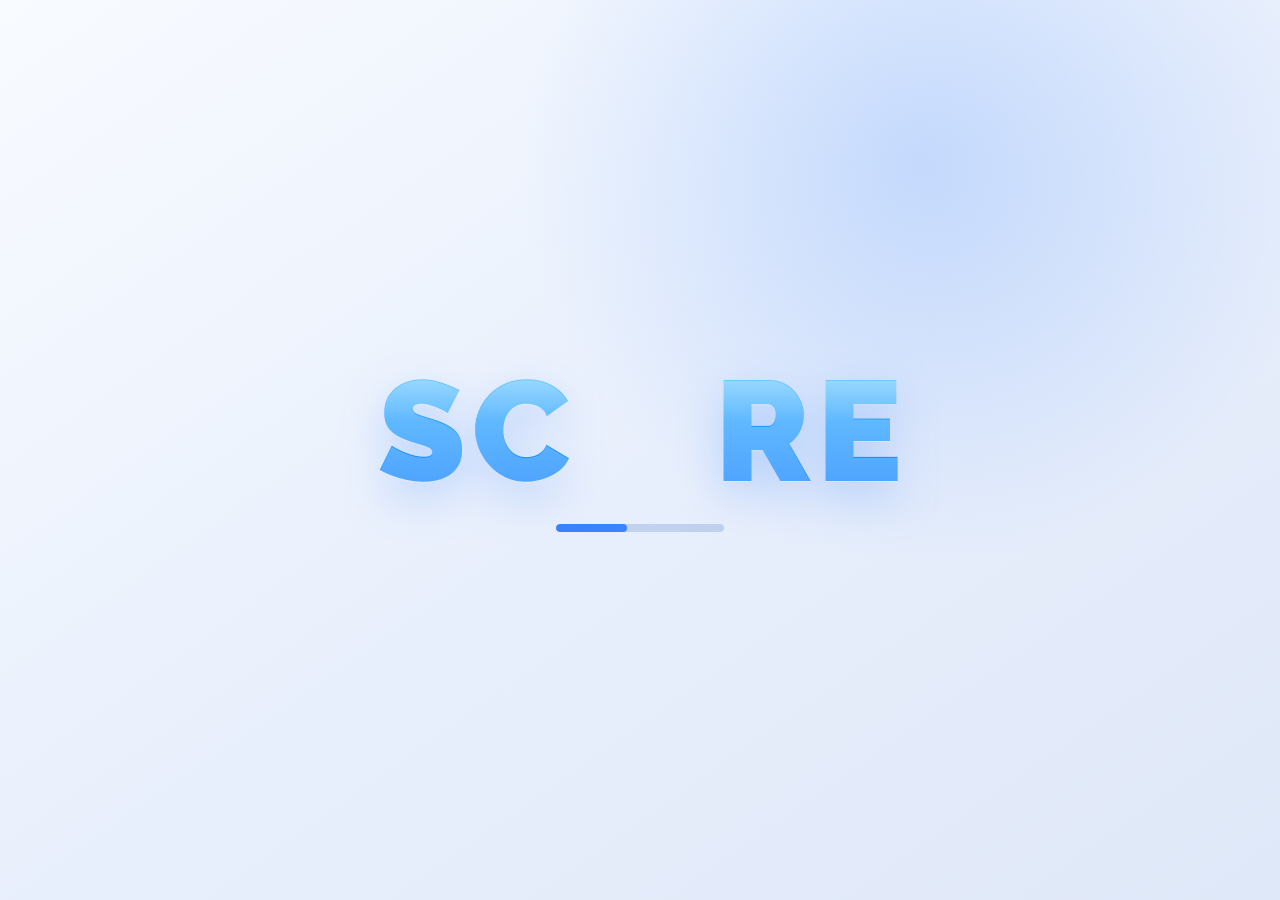
==== commit c889a275: "0708_1055" ====
--- a/MOB/index.html
+++ b/MOB/index.html
@@ -9,13 +9,30 @@
   <meta name="apple-mobile-web-app-status-bar-style" content="black-translucent">
   <meta name="apple-mobile-web-app-title" content="SCORE">
   <title>SCORE PLAY</title>
-  <link rel="icon" type="image/png" href="./icons/logo-blue.png">
+  <link rel="icon" type="image/png" href="./icons/app-icon-192.png">
   <link rel="apple-touch-icon" href="./icons/app-icon-180.png">
   <link rel="manifest" href="./manifest.webmanifest">
   <script src="https://telegram.org/js/telegram-web-app.js"></script>
-  <link rel="stylesheet" href="./styles.css?v=20260806-goal-setup-static-list">
+  <link rel="stylesheet" href="./styles.css?v=20260807-preloader">
 </head>
 <body>
+  <div id="app-loader" class="app-loader" role="status" aria-live="polite" aria-label="Загрузка SCORE">
+    <div class="app-loader-logo" aria-hidden="true">
+      <span class="app-loader-letter">S</span>
+      <span class="app-loader-letter">C</span>
+      <span class="app-loader-object">
+        <img class="is-active" src="../assets/logo-objects/object-1.svg" alt="">
+        <img src="../assets/logo-objects/object-2.svg" alt="">
+        <img src="../assets/logo-objects/object-3.svg" alt="">
+        <img src="../assets/logo-objects/object-4.svg" alt="">
+        <img src="../assets/logo-objects/object-5.svg" alt="">
+      </span>
+      <span class="app-loader-letter">R</span>
+      <span class="app-loader-letter">E</span>
+    </div>
+    <div class="app-loader-bar" aria-hidden="true"><span></span></div>
+  </div>
+
   <div id="app" class="app-shell">
     <section id="login-screen" class="login-screen" aria-label="Вход SCORE PLAY">
       <div class="login-brand" aria-hidden="true">SCORE</div>
@@ -81,7 +98,7 @@
     <div id="toast" class="toast" hidden></div>
   </div>
 
-  <script src="./app.classic.js?v=20260806-goal-setup-static-list"></script>
+  <script src="./app.classic.js?v=20260807-preloader"></script>
   <script>
     if ('serviceWorker' in navigator && location.protocol !== 'file:') {
       window.addEventListener('load', function () {
--- a/MOB/styles.css
+++ b/MOB/styles.css
@@ -79,6 +79,136 @@
 .app-shell {
   min-height: var(--tg-viewport-height, 100dvh);
   background: var(--color-bg);
+}
+
+.app-loader {
+  position: fixed;
+  inset: 0;
+  z-index: 10000;
+  display: grid;
+  place-items: center;
+  gap: 28px;
+  align-content: center;
+  min-height: var(--tg-viewport-height, 100dvh);
+  padding: calc(28px + var(--safe-top)) 22px calc(28px + var(--safe-bottom));
+  background:
+    radial-gradient(circle at 72% 18%, rgba(58, 133, 253, 0.22), transparent 34%),
+    linear-gradient(145deg, #f8fbff 0%, #e8effc 52%, #dfe8f8 100%);
+  opacity: 1;
+  visibility: visible;
+  transition: opacity 0.36s ease, visibility 0.36s ease;
+}
+
+.app-loader.is-leaving {
+  opacity: 0;
+  visibility: hidden;
+  pointer-events: none;
+}
+
+.app-loader-logo {
+  display: inline-flex;
+  align-items: center;
+  justify-content: center;
+  gap: 0.04em;
+  width: min(92vw, 580px);
+  color: var(--color-blue);
+  font-size: clamp(64px, 22vw, 142px);
+  font-weight: 900;
+  line-height: 0.9;
+  letter-spacing: 0;
+  filter: drop-shadow(0 16px 22px rgba(58, 133, 253, 0.26));
+  user-select: none;
+}
+
+.app-loader-letter {
+  display: inline-block;
+  color: transparent;
+  background: linear-gradient(180deg, #84d6ff 0%, #229dff 42%, #087cff 100%);
+  -webkit-background-clip: text;
+  background-clip: text;
+  -webkit-text-fill-color: transparent;
+  text-shadow: 0 1px 0 rgba(255, 255, 255, 0.28);
+  animation: app-loader-letter-float 2.6s ease-in-out infinite;
+}
+
+.app-loader-letter:nth-child(2) {
+  animation-delay: 0.14s;
+}
+
+.app-loader-letter:nth-child(4) {
+  animation-delay: 0.28s;
+}
+
+.app-loader-letter:nth-child(5) {
+  animation-delay: 0.42s;
+}
+
+.app-loader-object {
+  position: relative;
+  display: inline-block;
+  width: 0.88em;
+  height: 0.88em;
+  flex: 0 0 0.88em;
+  margin: 0 0.03em;
+}
+
+.app-loader-object img {
+  position: absolute;
+  inset: 0;
+  width: 100%;
+  height: 100%;
+  object-fit: contain;
+  opacity: 0;
+  transform: scale(0.78) rotate(-8deg);
+  animation: app-loader-object-switch 6s ease-in-out infinite;
+}
+
+.app-loader-object img:nth-child(1) { animation-delay: 0s; }
+.app-loader-object img:nth-child(2) { animation-delay: 1.2s; }
+.app-loader-object img:nth-child(3) { animation-delay: 2.4s; }
+.app-loader-object img:nth-child(4) { animation-delay: 3.6s; }
+.app-loader-object img:nth-child(5) { animation-delay: 4.8s; }
+
+.app-loader-bar {
+  width: min(168px, 42vw);
+  height: 8px;
+  overflow: hidden;
+  border-radius: 999px;
+  background: rgba(164, 190, 230, 0.58);
+}
+
+.app-loader-bar span {
+  display: block;
+  width: 42%;
+  height: 100%;
+  border-radius: inherit;
+  background: var(--color-blue);
+  animation: app-loader-progress 1.1s ease-in-out infinite;
+}
+
+@keyframes app-loader-letter-float {
+  0%, 100% { transform: translateY(0); }
+  50% { transform: translateY(-4px); }
+}
+
+@keyframes app-loader-object-switch {
+  0%, 6% {
+    opacity: 0;
+    transform: scale(0.78) rotate(-8deg);
+  }
+  12%, 20% {
+    opacity: 1;
+    transform: scale(1) rotate(0);
+  }
+  27%, 100% {
+    opacity: 0;
+    transform: scale(0.84) rotate(8deg);
+  }
+}
+
+@keyframes app-loader-progress {
+  0% { transform: translateX(-120%); }
+  55%, 100% { transform: translateX(240%); }
 }
 
 .login-screen {
@@ -562,7 +692,7 @@
   padding: calc(52px + var(--safe-top) + var(--tg-top-offset)) 18px 22px;
   scroll-snap-align: start;
   background:
-    var(--promo-image) center / cover no-repeat,
+    var(--promo-image, linear-gradient(135deg, #3A83FD 0%, #65D979 100%)) center / cover no-repeat,
     #dfeafd;
   color: #fff;
   text-align: left;
@@ -5258,6 +5388,14 @@
   transition: opacity 280ms ease;
 }
 
+.sheet.is-activity-onboarding-root .sheet-backdrop {
+  background: #fff;
+}
+
+.sheet.is-open.is-activity-onboarding-root .sheet-backdrop {
+  opacity: 1;
+}
+
 .sheet-panel {
   position: absolute;
   left: 0;
@@ -5410,8 +5548,11 @@
 }
 
 .sheet-panel.is-activity-onboarding-sheet {
-  height: 100svh;
-  max-height: 100svh;
+  position: fixed;
+  inset: 0;
+  height: auto;
+  max-height: none;
+  width: 100%;
   padding: max(12px, var(--safe-top)) 0 var(--safe-bottom);
   border-radius: 0;
   background: #fff;
@@ -5450,6 +5591,7 @@
   display: grid;
   gap: 10px;
   padding: 20px 32px 14px;
+  min-width: 0;
 }
 
 .activity-goal-onboarding-header > button {
@@ -5485,9 +5627,10 @@
 .activity-goal-onboarding-header h2 {
   grid-row: 2;
   width: 100%;
+  max-width: 100%;
   margin-top: -8px;
   color: #65dc84;
-  font-size: 39px;
+  font-size: clamp(30px, 8vw, 39px);
   font-weight: 850;
   line-height: 1.02;
   white-space: nowrap;
@@ -5685,9 +5828,10 @@
 
 .activity-goal-setup-header h2 {
   width: 100%;
+  max-width: 100%;
   margin: -8px 0 0;
   color: #65dc84;
-  font-size: clamp(34px, 9.5vw, 39px);
+  font-size: clamp(30px, 8vw, 39px);
   font-weight: 850;
   line-height: 1.02;
   white-space: nowrap;
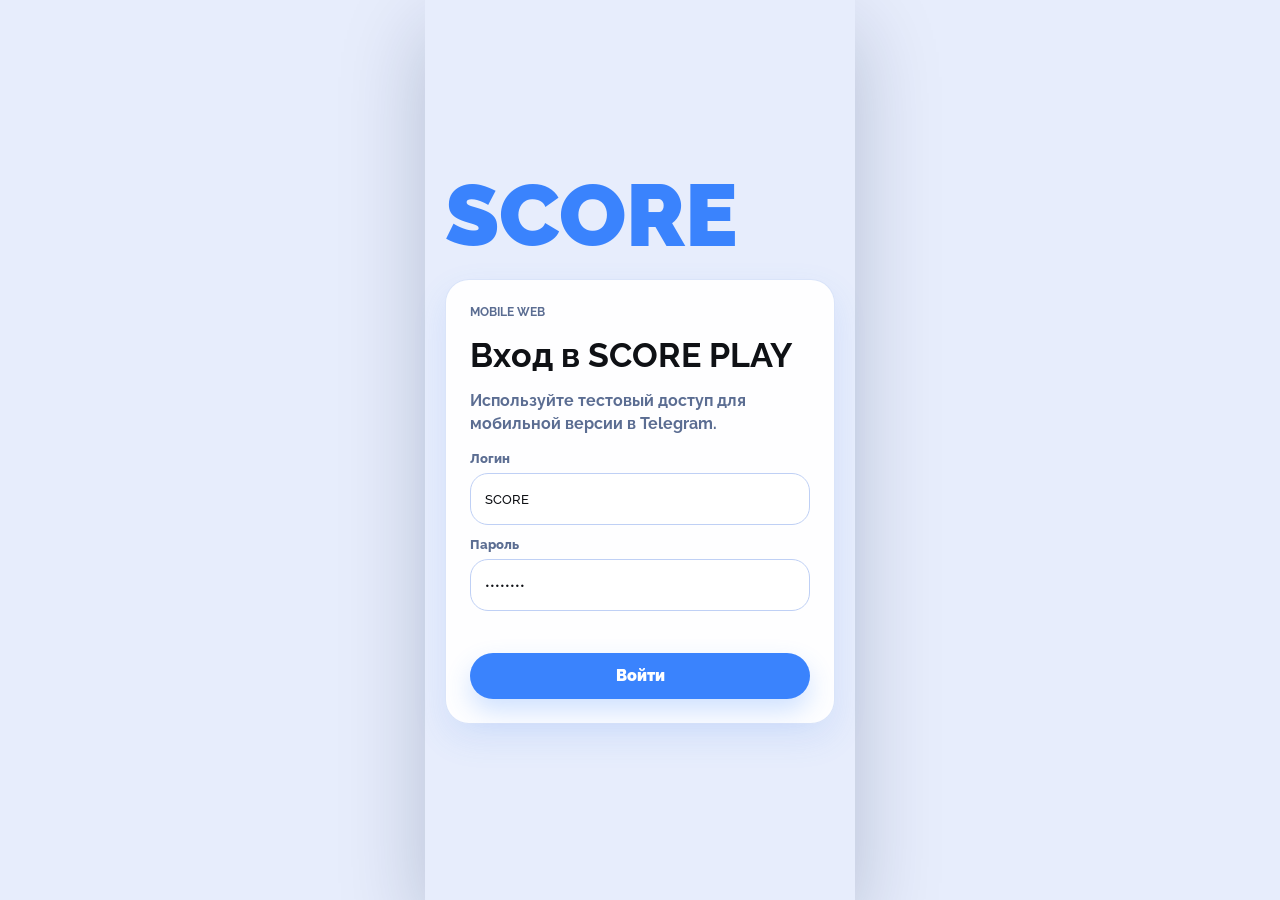
==== commit 6c999769: "0808_0310" ====
--- a/MOB/index.html
+++ b/MOB/index.html
@@ -13,24 +13,17 @@
   <link rel="apple-touch-icon" href="./icons/app-icon-180.png">
   <link rel="manifest" href="./manifest.webmanifest">
   <script src="https://telegram.org/js/telegram-web-app.js"></script>
-  <link rel="stylesheet" href="./styles.css?v=20260807-preloader">
+  <link rel="stylesheet" href="./styles.css?v=20260807-gift-promo">
 </head>
 <body>
-  <div id="app-loader" class="app-loader" role="status" aria-live="polite" aria-label="Загрузка SCORE">
-    <div class="app-loader-logo" aria-hidden="true">
-      <span class="app-loader-letter">S</span>
-      <span class="app-loader-letter">C</span>
-      <span class="app-loader-object">
-        <img class="is-active" src="../assets/logo-objects/object-1.svg" alt="">
-        <img src="../assets/logo-objects/object-2.svg" alt="">
-        <img src="../assets/logo-objects/object-3.svg" alt="">
-        <img src="../assets/logo-objects/object-4.svg" alt="">
-        <img src="../assets/logo-objects/object-5.svg" alt="">
-      </span>
-      <span class="app-loader-letter">R</span>
-      <span class="app-loader-letter">E</span>
+  <div id="app-loader" class="app-loader" role="status" aria-live="polite" aria-label="Загрузка приложения">
+    <div class="app-loader-object" aria-hidden="true">
+      <img class="is-active" src="../assets/logo-objects/object-1.svg" alt="">
+      <img src="../assets/logo-objects/object-2.svg" alt="">
+      <img src="../assets/logo-objects/object-3.svg" alt="">
+      <img src="../assets/logo-objects/object-4.svg" alt="">
+      <img src="../assets/logo-objects/object-5.svg" alt="">
     </div>
-    <div class="app-loader-bar" aria-hidden="true"><span></span></div>
   </div>
 
   <div id="app" class="app-shell">
@@ -98,7 +91,7 @@
     <div id="toast" class="toast" hidden></div>
   </div>
 
-  <script src="./app.classic.js?v=20260807-preloader"></script>
+  <script src="./app.classic.js?v=20260807-gift-promo"></script>
   <script>
     if ('serviceWorker' in navigator && location.protocol !== 'file:') {
       window.addEventListener('load', function () {
--- a/MOB/styles.css
+++ b/MOB/styles.css
@@ -87,7 +87,6 @@
   z-index: 10000;
   display: grid;
   place-items: center;
-  gap: 28px;
   align-content: center;
   min-height: var(--tg-viewport-height, 100dvh);
   padding: calc(28px + var(--safe-top)) 22px calc(28px + var(--safe-bottom));
@@ -105,51 +104,12 @@
   pointer-events: none;
 }
 
-.app-loader-logo {
-  display: inline-flex;
-  align-items: center;
-  justify-content: center;
-  gap: 0.04em;
-  width: min(92vw, 580px);
-  color: var(--color-blue);
-  font-size: clamp(64px, 22vw, 142px);
-  font-weight: 900;
-  line-height: 0.9;
-  letter-spacing: 0;
-  filter: drop-shadow(0 16px 22px rgba(58, 133, 253, 0.26));
-  user-select: none;
-}
-
-.app-loader-letter {
-  display: inline-block;
-  color: transparent;
-  background: linear-gradient(180deg, #84d6ff 0%, #229dff 42%, #087cff 100%);
-  -webkit-background-clip: text;
-  background-clip: text;
-  -webkit-text-fill-color: transparent;
-  text-shadow: 0 1px 0 rgba(255, 255, 255, 0.28);
-  animation: app-loader-letter-float 2.6s ease-in-out infinite;
-}
-
-.app-loader-letter:nth-child(2) {
-  animation-delay: 0.14s;
-}
-
-.app-loader-letter:nth-child(4) {
-  animation-delay: 0.28s;
-}
-
-.app-loader-letter:nth-child(5) {
-  animation-delay: 0.42s;
-}
-
 .app-loader-object {
   position: relative;
-  display: inline-block;
-  width: 0.88em;
-  height: 0.88em;
-  flex: 0 0 0.88em;
-  margin: 0 0.03em;
+  width: min(42vw, 190px);
+  height: min(42vw, 190px);
+  filter: drop-shadow(0 22px 28px rgba(58, 133, 253, 0.22));
+  animation: app-loader-object-float 2.8s ease-in-out infinite;
 }
 
 .app-loader-object img {
@@ -159,56 +119,18 @@
   height: 100%;
   object-fit: contain;
   opacity: 0;
-  transform: scale(0.78) rotate(-8deg);
-  animation: app-loader-object-switch 6s ease-in-out infinite;
-}
-
-.app-loader-object img:nth-child(1) { animation-delay: 0s; }
-.app-loader-object img:nth-child(2) { animation-delay: 1.2s; }
-.app-loader-object img:nth-child(3) { animation-delay: 2.4s; }
-.app-loader-object img:nth-child(4) { animation-delay: 3.6s; }
-.app-loader-object img:nth-child(5) { animation-delay: 4.8s; }
-
-.app-loader-bar {
-  width: min(168px, 42vw);
-  height: 8px;
-  overflow: hidden;
-  border-radius: 999px;
-  background: rgba(164, 190, 230, 0.58);
-}
-
-.app-loader-bar span {
-  display: block;
-  width: 42%;
-  height: 100%;
-  border-radius: inherit;
-  background: var(--color-blue);
-  animation: app-loader-progress 1.1s ease-in-out infinite;
-}
-
-@keyframes app-loader-letter-float {
+  transform: scale(0.76) rotate(-10deg);
+  transition: opacity 0.22s ease, transform 0.22s ease;
+}
+
+.app-loader-object img.is-active {
+  opacity: 1;
+  transform: scale(1) rotate(0);
+}
+
+@keyframes app-loader-object-float {
   0%, 100% { transform: translateY(0); }
-  50% { transform: translateY(-4px); }
-}
-
-@keyframes app-loader-object-switch {
-  0%, 6% {
-    opacity: 0;
-    transform: scale(0.78) rotate(-8deg);
-  }
-  12%, 20% {
-    opacity: 1;
-    transform: scale(1) rotate(0);
-  }
-  27%, 100% {
-    opacity: 0;
-    transform: scale(0.84) rotate(8deg);
-  }
-}
-
-@keyframes app-loader-progress {
-  0% { transform: translateX(-120%); }
-  55%, 100% { transform: translateX(240%); }
+  50% { transform: translateY(-8px); }
 }
 
 .login-screen {
@@ -691,9 +613,7 @@
   overflow: hidden;
   padding: calc(52px + var(--safe-top) + var(--tg-top-offset)) 18px 22px;
   scroll-snap-align: start;
-  background:
-    var(--promo-image, linear-gradient(135deg, #3A83FD 0%, #65D979 100%)) center / cover no-repeat,
-    #dfeafd;
+  background: #dfeafd;
   color: #fff;
   text-align: left;
 }
@@ -705,6 +625,15 @@
 .home-promo-card > * {
   position: relative;
   z-index: 1;
+}
+
+.home-promo-card > .home-promo-image {
+  position: absolute;
+  inset: 0;
+  z-index: 0;
+  width: 100%;
+  height: 100%;
+  object-fit: cover;
 }
 
 .home-promo-card span {
@@ -1642,24 +1571,34 @@
 
 .activity-goal-card {
   display: grid;
-  grid-template-columns: 76px minmax(0, 1fr) 34px;
+  grid-template-columns: 68px minmax(0, 1fr);
   align-items: center;
-  gap: 13px;
+  gap: 15px;
   min-width: 0;
-  padding: 17px 16px 14px;
+  min-height: 104px;
+  padding: 18px 18px;
   overflow: hidden;
-  border: 0;
+  border: 1px solid rgba(25, 145, 67, 0.46);
   border-radius: 8px;
-  background: #2f76ed;
-  color: #fff;
+  background: var(--brand-green, #75EA89);
+  color: #06120b;
   font: inherit;
   text-align: left;
-  box-shadow: 0 10px 24px rgba(47, 118, 237, 0.2);
-  transition: transform 160ms ease;
+  box-shadow:
+    0 7px 0 #43C767,
+    0 17px 30px rgba(23, 112, 57, 0.24),
+    inset 0 1px 0 rgba(255, 255, 255, 0.68),
+    inset 0 -3px 0 rgba(28, 145, 64, 0.14);
+  transition: box-shadow 160ms ease, transform 160ms ease;
 }
 
 .activity-goal-card:active {
-  transform: scale(0.988);
+  box-shadow:
+    0 3px 0 #43C767,
+    0 10px 20px rgba(23, 112, 57, 0.2),
+    inset 0 1px 0 rgba(255, 255, 255, 0.62),
+    inset 0 -2px 0 rgba(28, 145, 64, 0.12);
+  transform: translateY(4px) scale(0.995);
 }
 
 .activity-goal-ring {
@@ -1702,30 +1641,61 @@
   font-weight: 750;
 }
 
+.activity-goal-card .activity-goal-ring {
+  display: block;
+  width: 68px;
+  height: 68px;
+  background:
+    conic-gradient(#16b94b 0 var(--goal-progress), rgba(245, 255, 232, 0.9) var(--goal-progress) 100%);
+  box-shadow:
+    0 10px 16px rgba(18, 95, 44, 0.18),
+    inset 0 3px 3px rgba(255, 255, 255, 0.72),
+    inset 0 -5px 8px rgba(10, 77, 33, 0.18);
+}
+
+.activity-goal-card .activity-goal-ring::before {
+  inset: 15px;
+  background: var(--brand-green, #75EA89);
+  box-shadow:
+    inset 0 4px 7px rgba(16, 94, 39, 0.12),
+    inset 0 -3px 8px rgba(255, 255, 255, 0.22);
+}
+
+.activity-goal-card .activity-goal-ring::after {
+  content: "";
+  position: absolute;
+  top: 1px;
+  left: 50%;
+  width: 17px;
+  height: 17px;
+  border-radius: 50%;
+  background: linear-gradient(180deg, #38db61 0%, #14a93f 100%);
+  box-shadow:
+    0 5px 9px rgba(12, 82, 32, 0.2),
+    inset 0 2px 3px rgba(255, 255, 255, 0.36);
+  transform: translateX(-50%);
+}
+
 .activity-goal-copy {
   display: grid;
-  gap: 5px;
+  gap: 6px;
   min-width: 0;
-}
-
-.activity-goal-copy > small {
-  color: #cfe0ff;
-  font-size: 11px;
-  font-weight: 800;
+  overflow: hidden;
 }
 
 .activity-goal-copy > strong {
-  color: #fff;
-  font-size: 18px;
-  font-weight: 850;
-  line-height: 1.08;
+  color: #030906;
+  font-size: clamp(20px, 5vw, 25px);
+  font-weight: 900;
+  line-height: 1.02;
+  white-space: normal;
 }
 
 .activity-goal-copy > span {
-  color: rgba(255, 255, 255, 0.76);
-  font-size: 11px;
-  font-weight: 650;
-  line-height: 1.25;
+  color: rgba(16, 32, 24, 0.66);
+  font-size: clamp(13px, 3.35vw, 15px);
+  font-weight: 700;
+  line-height: 1.18;
 }
 
 .activity-goal-arrow {
@@ -1771,6 +1741,41 @@
 
 .activity-goal-week .is-active i {
   background: #ffcb45;
+}
+
+@media (max-width: 390px) {
+  .activity-goal-card {
+    grid-template-columns: 58px minmax(0, 1fr);
+    gap: 13px;
+    min-height: 96px;
+    padding: 16px 15px;
+  }
+
+  .activity-goal-card .activity-goal-ring {
+    width: 58px;
+    height: 58px;
+  }
+
+  .activity-goal-card .activity-goal-ring::before {
+    inset: 12px;
+  }
+
+  .activity-goal-card .activity-goal-ring::after {
+    width: 15px;
+    height: 15px;
+  }
+
+  .activity-goal-copy {
+    gap: 5px;
+  }
+
+  .activity-goal-copy > strong {
+    font-size: 19px;
+  }
+
+  .activity-goal-copy > span {
+    font-size: 13px;
+  }
 }
 
 .home-hero-topline {
